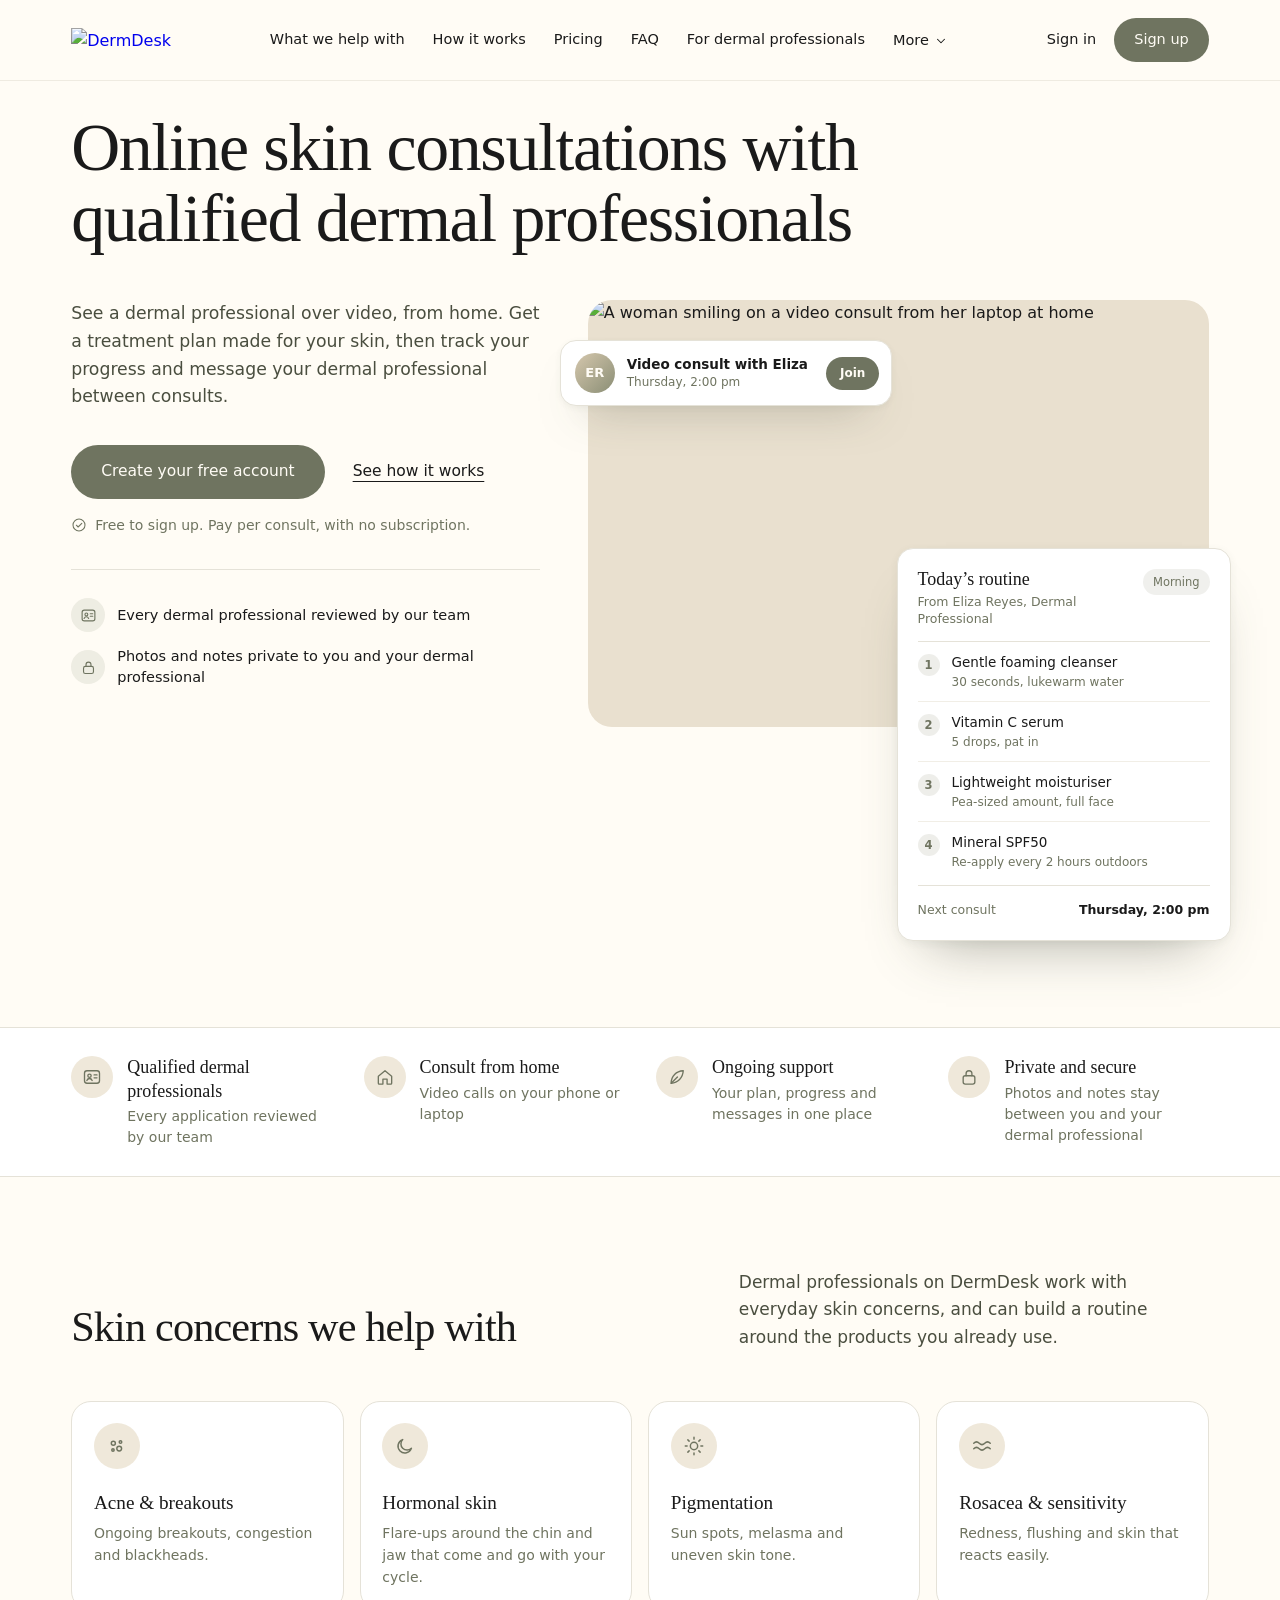
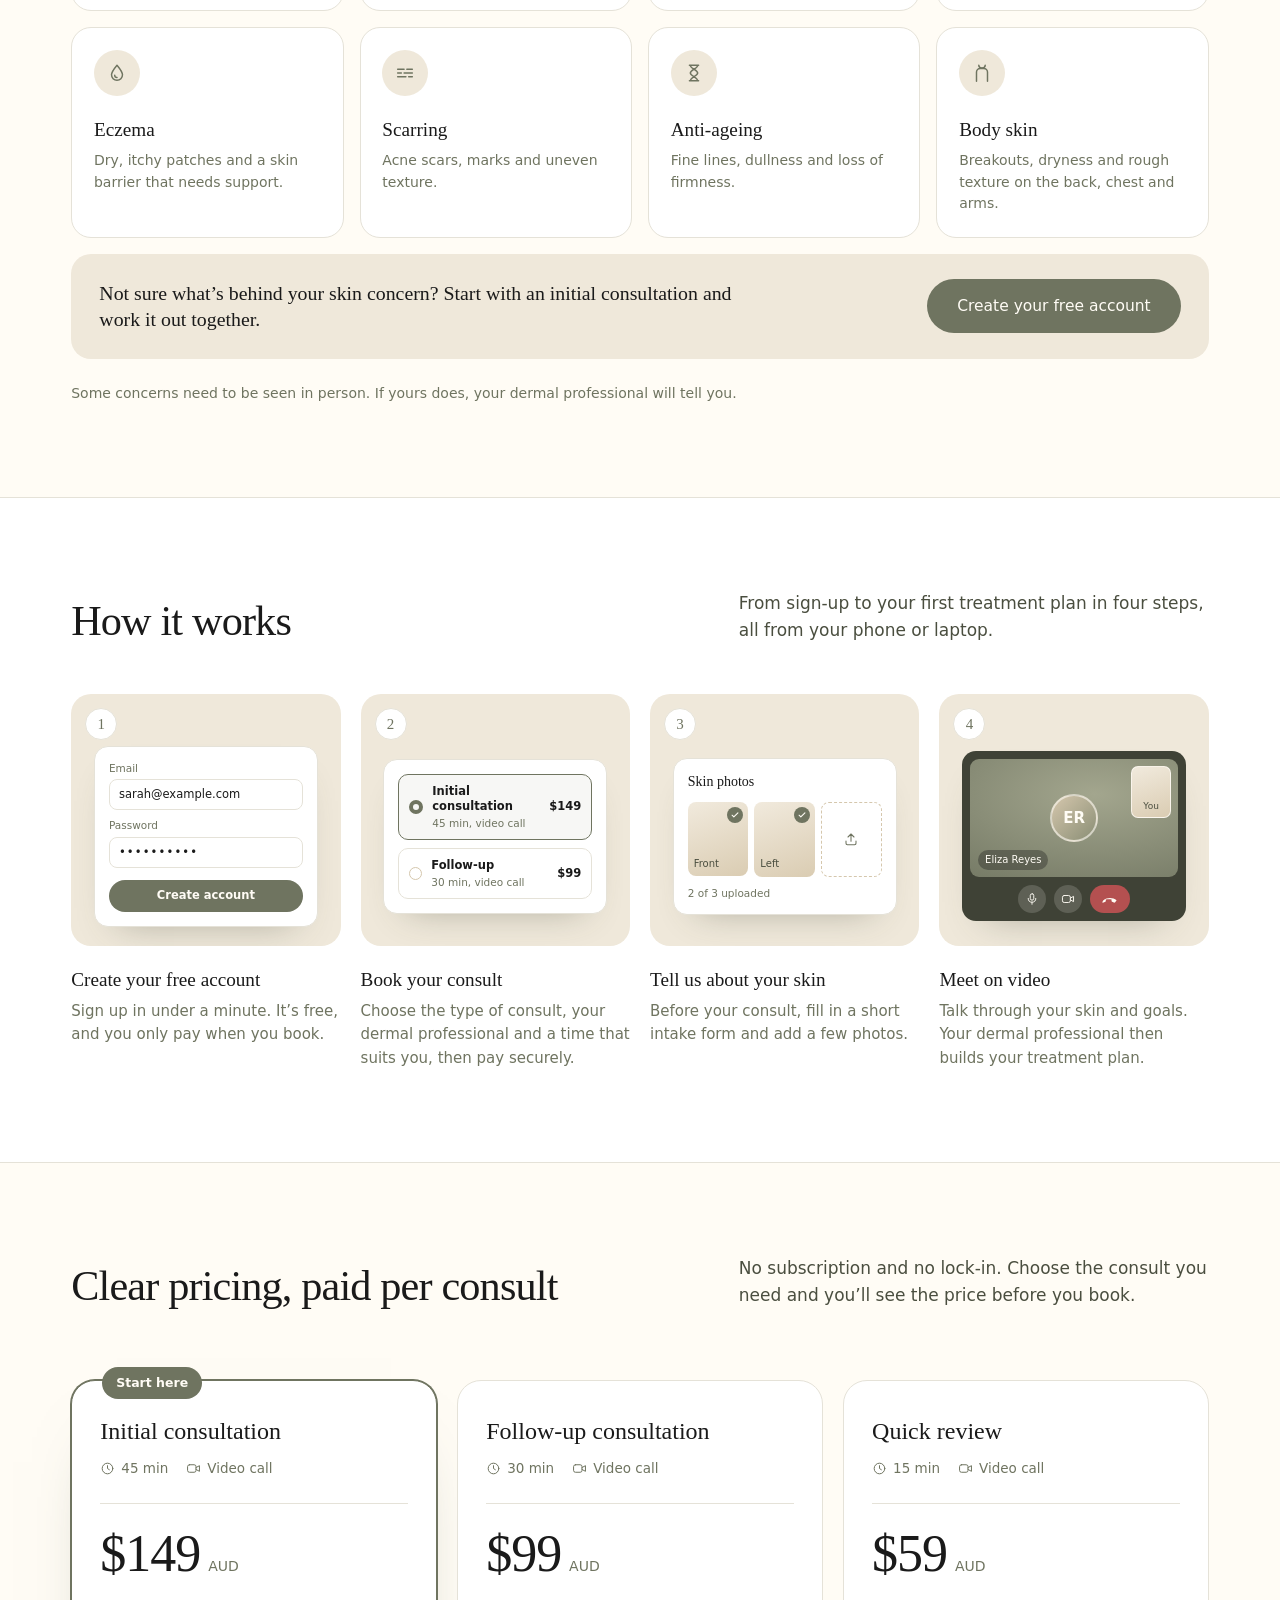
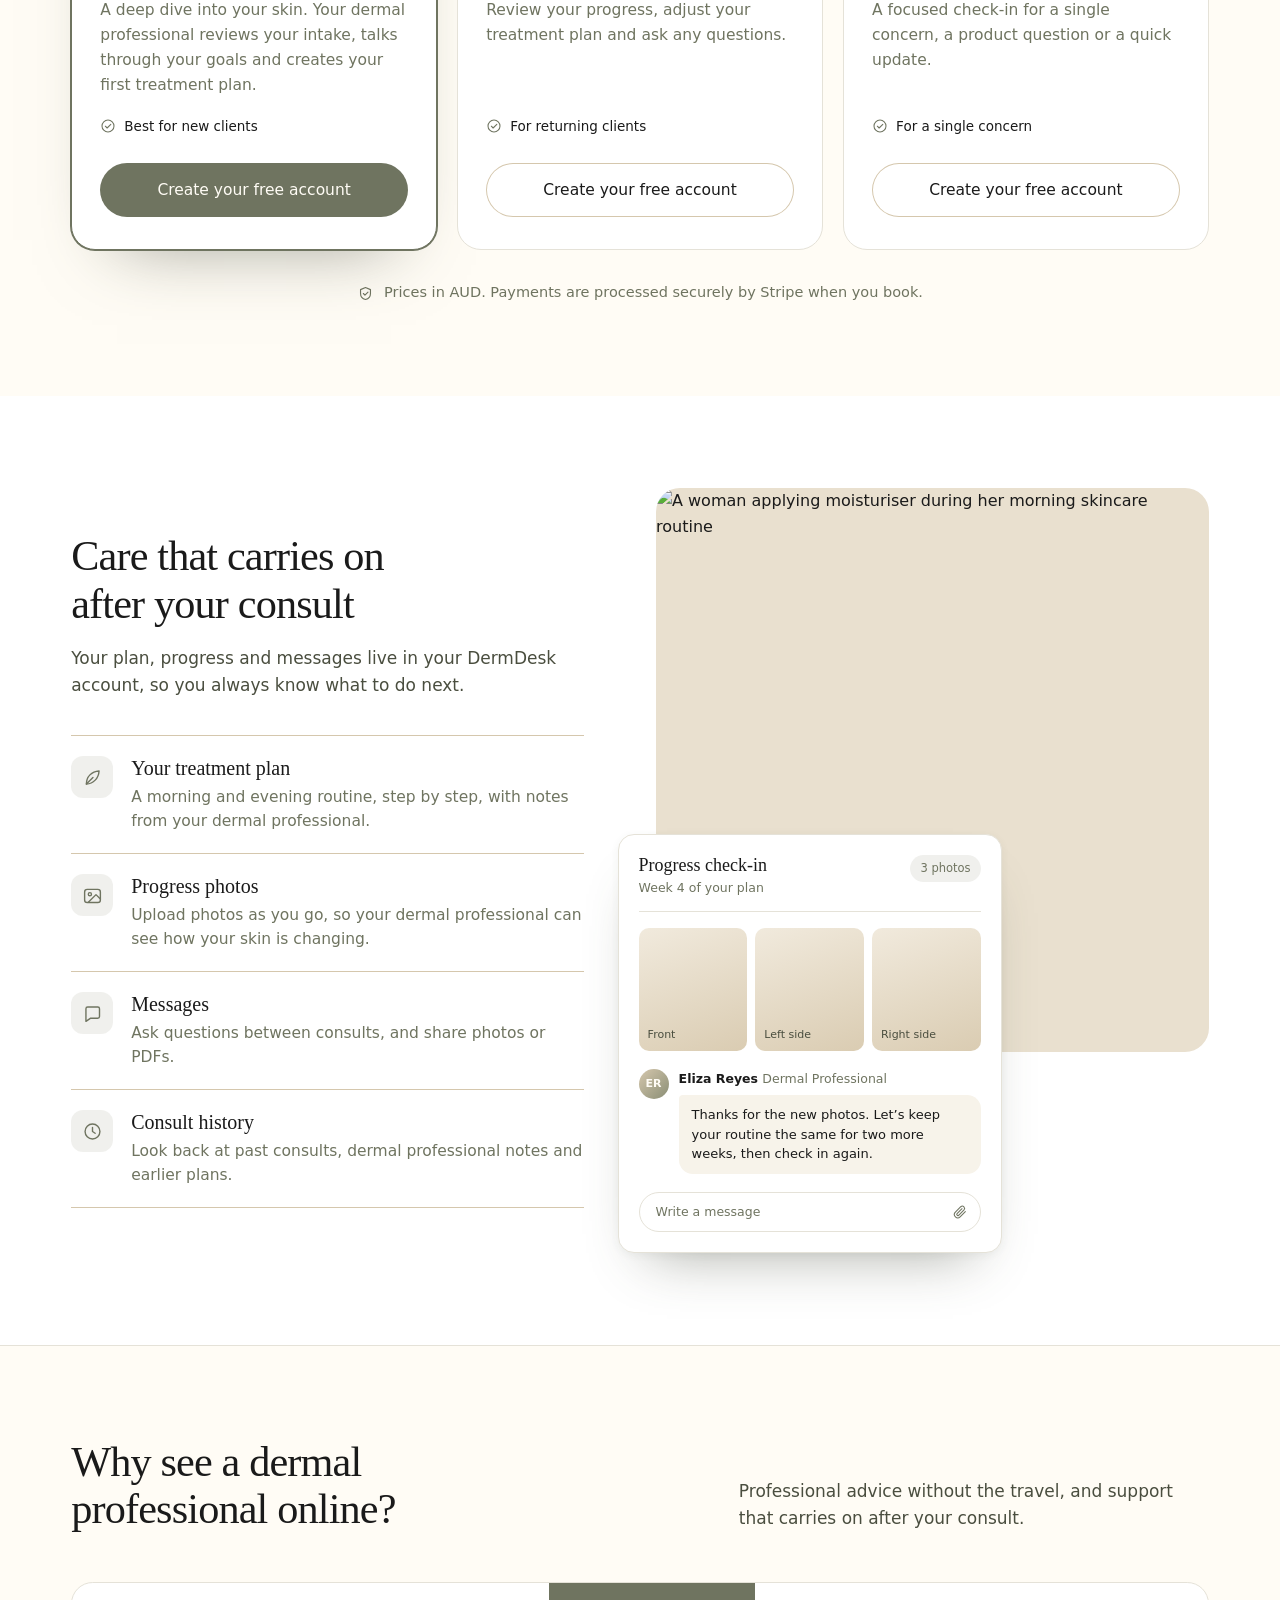
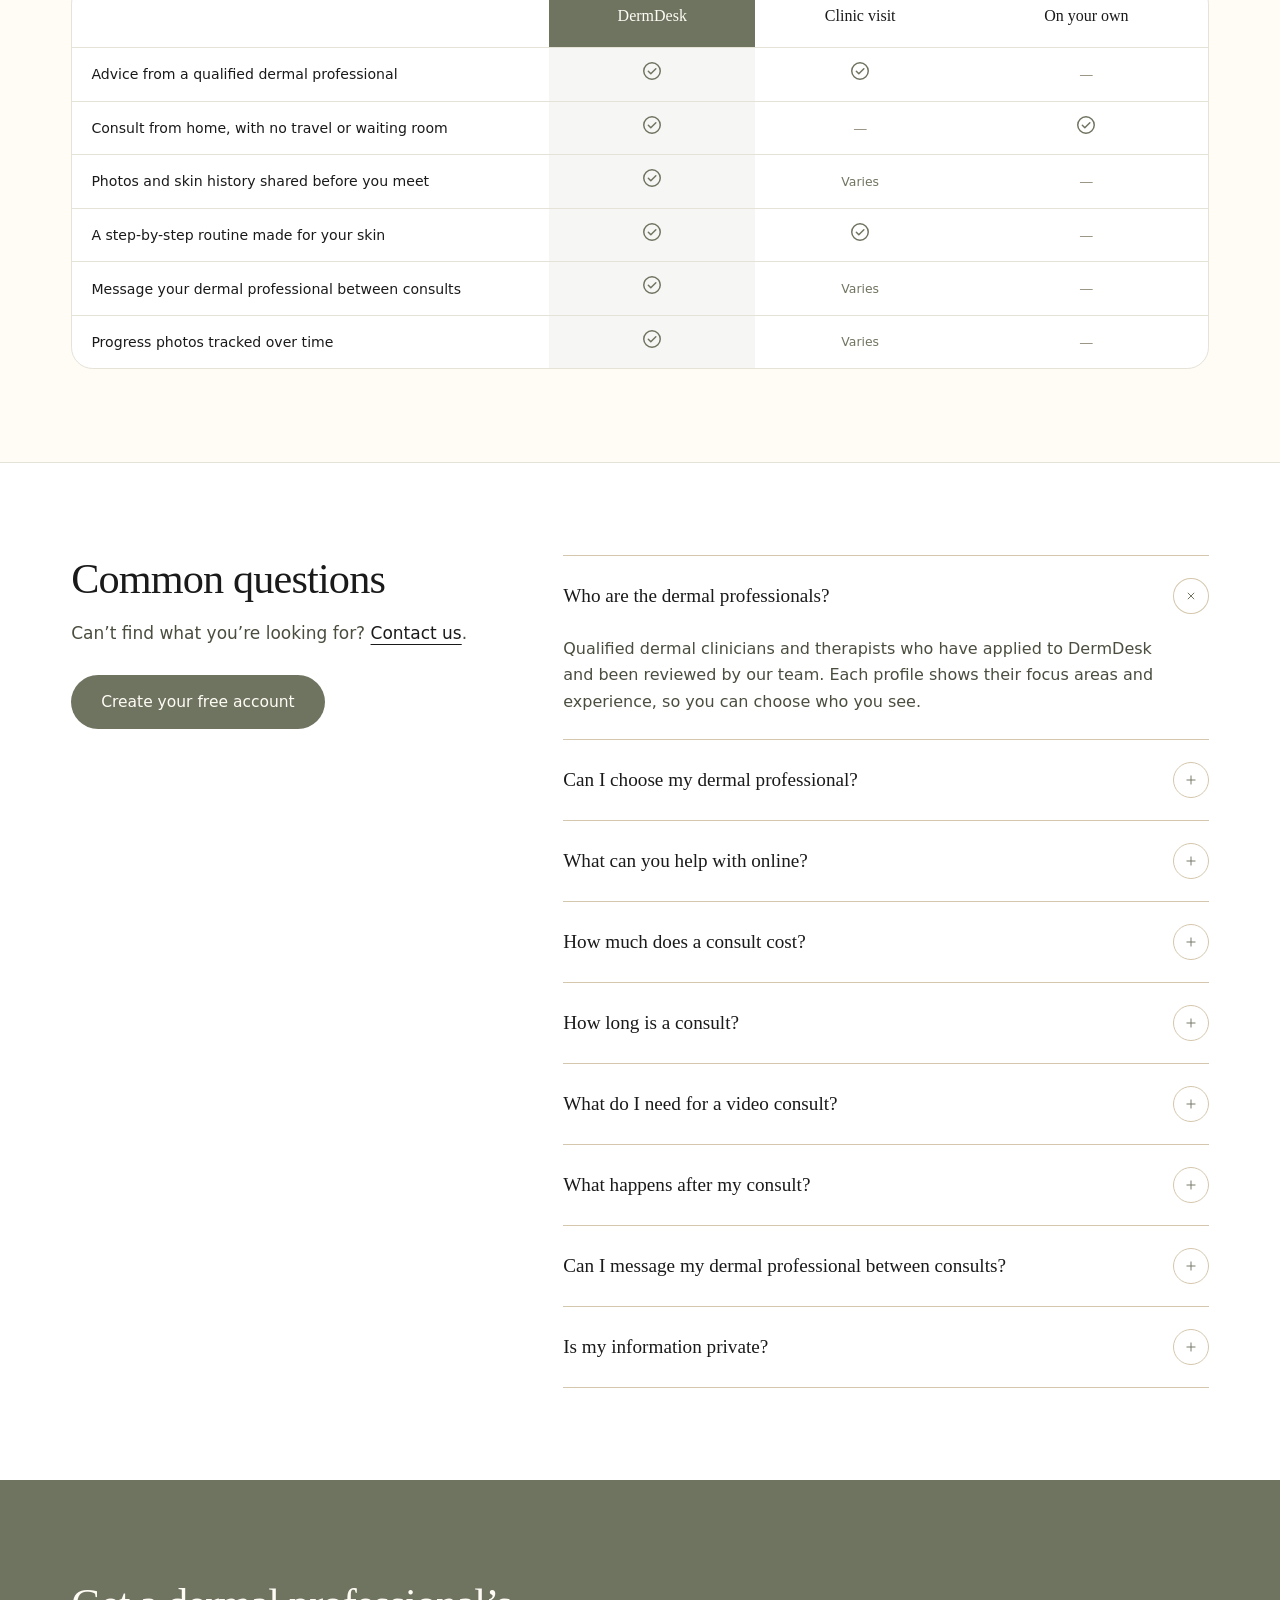
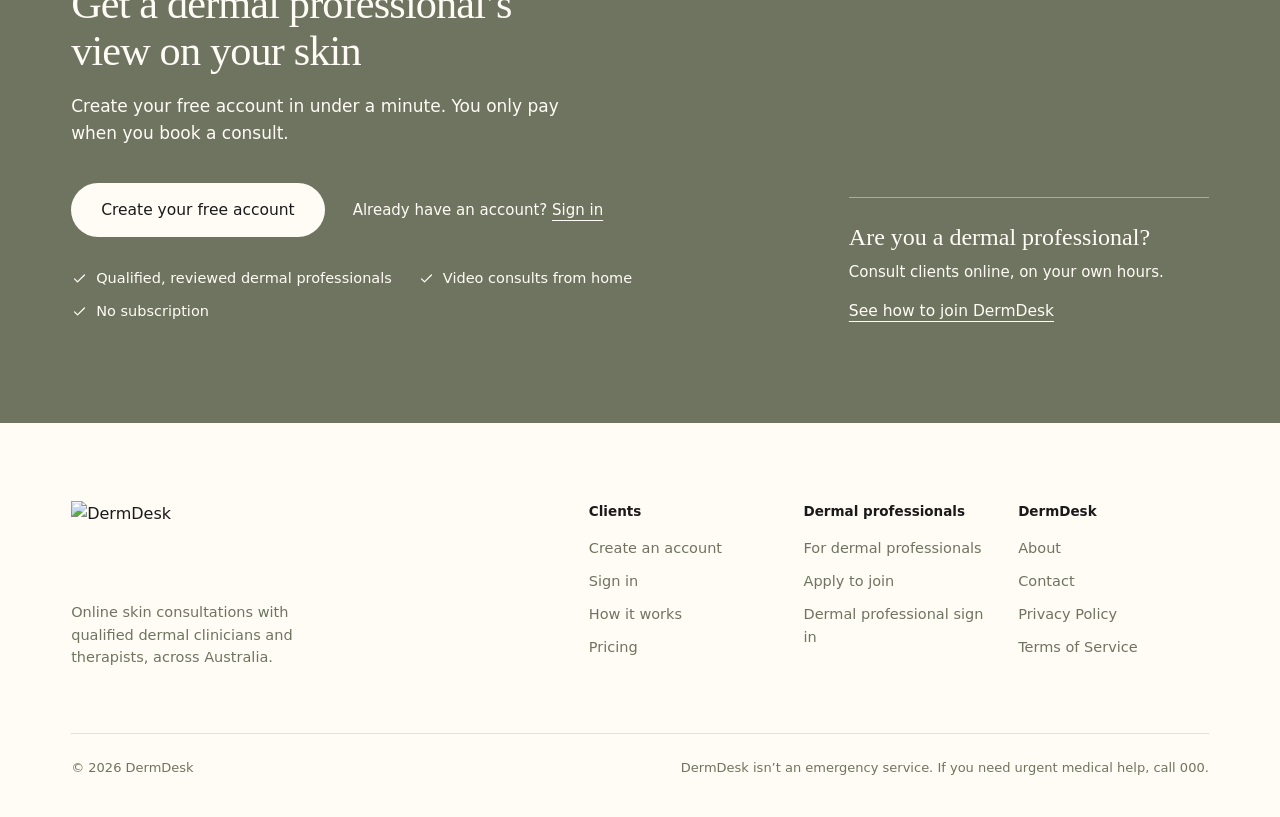
==== site/index.html @ 4ddb9a7c "Initial snapshot before filling in business details Co-Authored-By: Claude Opus 5.5 <noreply@anthrop" ====
<!DOCTYPE html>
<html lang="en-AU">
<head>
<meta charset="utf-8">
<meta name="viewport" content="width=device-width, initial-scale=1">
<title>DermDesk | Online skin consultations with dermal professionals</title>
<meta name="description" content="See a qualified dermal professional over video, from home. Get a treatment plan made for your skin, track your progress and message your dermal professional between consults.">
<meta property="og:title" content="DermDesk | Online skin consultations with dermal professionals">
<meta property="og:description" content="See a qualified dermal professional over video, from home. Get a treatment plan made for your skin, track your progress and message your dermal professional between consults.">
<meta property="og:type" content="website">
<meta name="theme-color" content="#FFFCF5">
<link rel="icon" type="image/svg+xml" href="/assets/mark-sage.svg">
<link rel="preload" href="/assets/fonts/fraunces-latin.woff2" as="font" type="font/woff2" crossorigin>
<link rel="preload" href="/assets/fonts/inter-latin.woff2" as="font" type="font/woff2" crossorigin>
<style>
@font-face {
  font-family: 'Fraunces';
  font-style: normal;
  font-weight: 400 600;
  font-display: swap;
  src: url("/assets/fonts/fraunces-latin.woff2") format('woff2');
  unicode-range: U+0000-00FF, U+0131, U+0152-0153, U+02BB-02BC, U+02C6, U+02DA, U+02DC, U+0304, U+0308, U+0329, U+2000-206F, U+20AC, U+2122, U+2191, U+2193, U+2212, U+2215, U+FEFF, U+FFFD;
}
@font-face {
  font-family: 'Inter';
  font-style: normal;
  font-weight: 400;
  font-display: swap;
  src: url("/assets/fonts/inter-latin.woff2") format('woff2');
  unicode-range: U+0000-00FF, U+0131, U+0152-0153, U+02BB-02BC, U+02C6, U+02DA, U+02DC, U+0304, U+0308, U+0329, U+2000-206F, U+20AC, U+2122, U+2191, U+2193, U+2212, U+2215, U+FEFF, U+FFFD;
}
@font-face {
  font-family: 'Inter';
  font-style: normal;
  font-weight: 500;
  font-display: swap;
  src: url("/assets/fonts/inter-latin.woff2") format('woff2');
  unicode-range: U+0000-00FF, U+0131, U+0152-0153, U+02BB-02BC, U+02C6, U+02DA, U+02DC, U+0304, U+0308, U+0329, U+2000-206F, U+20AC, U+2122, U+2191, U+2193, U+2212, U+2215, U+FEFF, U+FFFD;
}
@font-face {
  font-family: 'Inter';
  font-style: normal;
  font-weight: 600;
  font-display: swap;
  src: url("/assets/fonts/inter-latin.woff2") format('woff2');
  unicode-range: U+0000-00FF, U+0131, U+0152-0153, U+02BB-02BC, U+02C6, U+02DA, U+02DC, U+0304, U+0308, U+0329, U+2000-206F, U+20AC, U+2122, U+2191, U+2193, U+2212, U+2215, U+FEFF, U+FFFD;
}
body{margin:0;background:#FFFCF5}
.dd-navfull,.dd-navcompact,.dd-menu-closed,.dd-wide{display:contents}
.dd-more,.dd-menu-open{display:none}
.dd-more.is-open,[data-menu="open"] .dd-menu-open{display:contents}
[data-menu="open"] .dd-menu-closed{display:none}
@media (max-width:1179.98px){.dd-navfull{display:none}}
@media (min-width:1180px){.dd-navcompact,.dd-menu-open,[data-menu="open"] .dd-menu-open{display:none}}
@media (max-width:899.98px){.dd-wide{display:none}}
html{scroll-behavior:smooth;scroll-padding-top:88px}
details>summary::-webkit-details-marker{display:none}
details>summary>span:last-child{transition:transform .2s ease}
details[open]>summary>span:last-child{transform:rotate(45deg)}
</style>
</head>
<body>
<div style="container-type: inline-size; background: #FFFCF5; color: #1a1a1a; font-family: 'Inter', system-ui, -apple-system, 'Segoe UI', sans-serif; font-size: 16px; line-height: 1.6; overflow-x: hidden; -webkit-font-smoothing: antialiased;">

<div style="display: contents;">
<header style="position: sticky; top: 0; z-index: 20; background: #FFFCF5; border-bottom: 1px solid #efebe1;">
  <div style="max-width: 1240px; margin: 0 auto; padding: 18px clamp(20px, 4cqw, 56px); box-sizing: border-box; display: flex; align-items: center; gap: clamp(12px, 2.25cqw, 32px);">
    <a href="/" aria-label="DermDesk home" style="display: inline-flex; flex: none; text-decoration: none;"><img src="/assets/logo-sage.svg" alt="DermDesk" style="display: block; height: clamp(22px, 1.8cqw, 26px); width: auto;"></a>
    <div class="dd-navfull">
      <nav aria-label="Main" style="display: flex; align-items: center; gap: 28px; margin-left: auto;">
        <a href="#concerns" style="font-size: 14.5px; font-weight: 500; color: #1a1a1a; text-decoration: none;">What we help with</a>
        <a href="#how-it-works" style="font-size: 14.5px; font-weight: 500; color: #1a1a1a; text-decoration: none;">How it works</a>
        <a href="#pricing" style="font-size: 14.5px; font-weight: 500; color: #1a1a1a; text-decoration: none;">Pricing</a>
        <a href="#faq" style="font-size: 14.5px; font-weight: 500; color: #1a1a1a; text-decoration: none;">FAQ</a>
        <a href="/clinicians" style="font-size: 14.5px; font-weight: 500; color: #1a1a1a; text-decoration: none;">For dermal professionals</a>
        <div style="position: relative;">
          <button type="button" aria-expanded="false" aria-controls="more-menu" data-dd="toggle-more" style="display: inline-flex; align-items: center; gap: 5px; margin: 0; padding: 0; border: 0; background: none; font-family: inherit; font-size: 14.5px; font-weight: 500; line-height: 1.6; color: #1a1a1a; cursor: pointer;">More<svg width="14" height="14" viewBox="0 0 24 24" fill="none" stroke="currentColor" stroke-width="1.8" stroke-linecap="round" stroke-linejoin="round" aria-hidden="true"><path d="M6 9l6 6 6-6"></path></svg></button>
          <div class="dd-more">
            <div id="more-menu" style="position: absolute; top: calc(100% + 22px); right: -14px; z-index: 30; min-width: 216px; box-sizing: border-box; padding: 8px; background: #FFFFFF; border: 1px solid #e5e2d8; border-radius: 14px; box-shadow: 0 24px 44px -26px rgba(74,78,63,0.55), 0 2px 6px rgba(74,78,63,0.06);">
              <a href="/about" style="display: flex; align-items: center; min-height: 42px; padding: 0 12px; border-radius: 8px; font-size: 14.5px; color: #1a1a1a; text-decoration: none;">About</a>
              <a href="/contact" style="display: flex; align-items: center; min-height: 42px; padding: 0 12px; border-radius: 8px; font-size: 14.5px; color: #1a1a1a; text-decoration: none;">Contact</a>
              <a href="/privacy" style="display: flex; align-items: center; min-height: 42px; padding: 0 12px; border-radius: 8px; font-size: 14.5px; color: #1a1a1a; text-decoration: none;">Privacy Policy</a>
              <a href="/terms" style="display: flex; align-items: center; min-height: 42px; padding: 0 12px; border-radius: 8px; font-size: 14.5px; color: #1a1a1a; text-decoration: none;">Terms of Service</a>
            </div>
          </div>
        </div>
      </nav>
      <div style="display: flex; align-items: center; gap: 18px; margin-left: auto; flex: none;">
        <a href="https://app.dermdesk.com.au/login" style="font-size: 14.5px; font-weight: 500; color: #1a1a1a; text-decoration: none;">Sign in</a>
        <a href="https://app.dermdesk.com.au/signup" style="display: inline-flex; align-items: center; height: 44px; padding: 0 20px; border-radius: 999px; background: #6f7460; color: #FFFCF5; font-size: 14.5px; font-weight: 500; text-decoration: none; white-space: nowrap; box-sizing: border-box;">Sign up</a>
      </div>
    </div>
    <div class="dd-navcompact">
      <div style="display: flex; align-items: center; gap: 8px; margin-left: auto; flex: none;">
        <a href="https://app.dermdesk.com.au/signup" style="display: inline-flex; align-items: center; height: 44px; padding: 0 16px; border-radius: 999px; background: #6f7460; color: #FFFCF5; font-size: 14px; font-weight: 500; text-decoration: none; white-space: nowrap; box-sizing: border-box;">Sign up</a>
        <button type="button" aria-label="Open menu" aria-expanded="false" aria-controls="site-menu" data-dd="toggle-menu" style="width: 44px; height: 44px; flex: none; margin: 0; padding: 0; box-sizing: border-box; border-radius: 999px; border: 1px solid #e5e2d8; background: #FFFFFF; color: #1a1a1a; display: flex; align-items: center; justify-content: center; cursor: pointer;">
          <div class="dd-menu-open"><svg width="20" height="20" viewBox="0 0 24 24" fill="none" stroke="currentColor" stroke-width="1.7" stroke-linecap="round" aria-hidden="true"><path d="M6 6l12 12M18 6L6 18"></path></svg></div>
          <div class="dd-menu-closed"><svg width="20" height="20" viewBox="0 0 24 24" fill="none" stroke="currentColor" stroke-width="1.7" stroke-linecap="round" aria-hidden="true"><path d="M4 7h16M4 12h16M4 17h16"></path></svg></div>
        </button>
      </div>
    </div>
  </div>
  <div class="dd-menu-open">
    <div id="site-menu" style="position: absolute; top: 100%; left: 0; right: 0; z-index: 30; box-sizing: border-box; padding: 4px 20px 24px; background: #FFFCF5; border-bottom: 1px solid #efebe1; box-shadow: 0 30px 44px -30px rgba(26,26,26,0.4);">
      <nav aria-label="Menu">
        <ul style="list-style: none; margin: 0; padding: 0;">
          <li style="border-bottom: 1px solid #efebe1;"><a href="#concerns" data-dd="close-menu" style="display: flex; align-items: center; justify-content: space-between; gap: 12px; min-height: 56px; font-family: 'Fraunces', Georgia, serif; font-size: 21px; line-height: 1.2; color: #1a1a1a; text-decoration: none;">What we help with<svg width="18" height="18" viewBox="0 0 24 24" fill="none" stroke="#6f7460" stroke-width="1.7" stroke-linecap="round" stroke-linejoin="round" aria-hidden="true" style="flex: none;"><path d="M9 6l6 6-6 6"></path></svg></a></li>
          <li style="border-bottom: 1px solid #efebe1;"><a href="#how-it-works" data-dd="close-menu" style="display: flex; align-items: center; justify-content: space-between; gap: 12px; min-height: 56px; font-family: 'Fraunces', Georgia, serif; font-size: 21px; line-height: 1.2; color: #1a1a1a; text-decoration: none;">How it works<svg width="18" height="18" viewBox="0 0 24 24" fill="none" stroke="#6f7460" stroke-width="1.7" stroke-linecap="round" stroke-linejoin="round" aria-hidden="true" style="flex: none;"><path d="M9 6l6 6-6 6"></path></svg></a></li>
          <li style="border-bottom: 1px solid #efebe1;"><a href="#pricing" data-dd="close-menu" style="display: flex; align-items: center; justify-content: space-between; gap: 12px; min-height: 56px; font-family: 'Fraunces', Georgia, serif; font-size: 21px; line-height: 1.2; color: #1a1a1a; text-decoration: none;">Pricing<svg width="18" height="18" viewBox="0 0 24 24" fill="none" stroke="#6f7460" stroke-width="1.7" stroke-linecap="round" stroke-linejoin="round" aria-hidden="true" style="flex: none;"><path d="M9 6l6 6-6 6"></path></svg></a></li>
          <li style="border-bottom: 1px solid #efebe1;"><a href="#faq" data-dd="close-menu" style="display: flex; align-items: center; justify-content: space-between; gap: 12px; min-height: 56px; font-family: 'Fraunces', Georgia, serif; font-size: 21px; line-height: 1.2; color: #1a1a1a; text-decoration: none;">FAQ<svg width="18" height="18" viewBox="0 0 24 24" fill="none" stroke="#6f7460" stroke-width="1.7" stroke-linecap="round" stroke-linejoin="round" aria-hidden="true" style="flex: none;"><path d="M9 6l6 6-6 6"></path></svg></a></li>
          <li style="border-bottom: 1px solid #efebe1;"><a href="/clinicians" style="display: flex; align-items: center; justify-content: space-between; gap: 12px; min-height: 56px; font-family: 'Fraunces', Georgia, serif; font-size: 21px; line-height: 1.2; color: #1a1a1a; text-decoration: none;">For dermal professionals<svg width="18" height="18" viewBox="0 0 24 24" fill="none" stroke="#6f7460" stroke-width="1.7" stroke-linecap="round" stroke-linejoin="round" aria-hidden="true" style="flex: none;"><path d="M9 6l6 6-6 6"></path></svg></a></li>
        </ul>
        <p style="margin: 22px 0 4px; font-size: 13px; font-weight: 500; color: #6f7460;">More</p>
        <ul style="list-style: none; margin: 0; padding: 0; display: grid; grid-template-columns: repeat(2, minmax(0, 1fr)); column-gap: 16px;">
          <li><a href="/about" style="display: flex; align-items: center; min-height: 44px; font-size: 15.5px; color: #1a1a1a; text-decoration: none;">About</a></li>
          <li><a href="/contact" style="display: flex; align-items: center; min-height: 44px; font-size: 15.5px; color: #1a1a1a; text-decoration: none;">Contact</a></li>
          <li><a href="/privacy" style="display: flex; align-items: center; min-height: 44px; font-size: 15.5px; color: #1a1a1a; text-decoration: none;">Privacy Policy</a></li>
          <li><a href="/terms" style="display: flex; align-items: center; min-height: 44px; font-size: 15.5px; color: #1a1a1a; text-decoration: none;">Terms of Service</a></li>
        </ul>
      </nav>
      <div style="display: grid; grid-template-columns: repeat(2, minmax(0, 1fr)); gap: 10px; margin-top: 18px;">
        <a href="https://app.dermdesk.com.au/login" style="display: flex; align-items: center; justify-content: center; height: 48px; box-sizing: border-box; border-radius: 999px; border: 1px solid #d9d4c7; background: #FFFFFF; color: #1a1a1a; font-size: 15px; font-weight: 500; text-decoration: none;">Sign in</a>
        <a href="https://app.dermdesk.com.au/signup" style="display: flex; align-items: center; justify-content: center; height: 48px; box-sizing: border-box; border-radius: 999px; background: #6f7460; color: #FFFCF5; font-size: 15px; font-weight: 500; text-decoration: none;">Sign up</a>
      </div>
    </div>
  </div>
</header>

<section aria-labelledby="hero-title" style="padding: clamp(20px, 2.4cqw, 36px) 0 clamp(64px, 6.7cqw, 96px);">
  <div style="max-width: 1240px; margin: 0 auto; padding: 0 clamp(20px, 4cqw, 56px); box-sizing: border-box;">
    <h1 id="hero-title" style="margin: 0; max-width: 13.5em; font-family: 'Fraunces', Georgia, serif; font-weight: 400; font-size: clamp(42px, 5.3cqw, 76px); line-height: 1.05; letter-spacing: -0.02em; text-wrap: balance;">Online skin consultations with qualified dermal professionals</h1>
    <div style="display: flex; flex-wrap: wrap; align-items: flex-start; gap: 40px 48px; margin-top: clamp(28px, 3.6cqw, 52px);">
      <div style="flex: 1 1 360px; max-width: 470px;">
        <p style="margin: 0; font-size: clamp(17px, 1.35cqw, 19px); line-height: 1.6; color: #4a4e3f;">See a dermal professional over video, from home. Get a treatment plan made for your skin, then track your progress and message your dermal professional between consults.</p>
        <div style="display: flex; flex-wrap: wrap; align-items: center; gap: 18px 28px; margin-top: 34px;">
          <a href="https://app.dermdesk.com.au/signup" style="display: inline-flex; align-items: center; justify-content: center; height: 54px; padding: 0 30px; border-radius: 999px; background: #6f7460; color: #FFFCF5; font-size: 15.5px; font-weight: 500; text-decoration: none; white-space: nowrap; box-sizing: border-box;">Create your free account</a>
          <a href="#how-it-works" style="font-size: 15.5px; font-weight: 500; color: #1a1a1a; text-decoration: underline; text-decoration-thickness: 1px; text-underline-offset: 5px;">See how it works</a>
        </div>
        <p style="margin: 16px 0 0; display: flex; align-items: center; gap: 8px; font-size: 14px; line-height: 1.45; color: #6f7460;"><svg width="16" height="16" viewBox="0 0 24 24" fill="none" stroke="currentColor" stroke-width="1.6" stroke-linecap="round" stroke-linejoin="round" aria-hidden="true" style="flex: none;"><circle cx="12" cy="12" r="9"></circle><path d="M8 12.3l2.7 2.7 5.5-5.5"></path></svg>Free to sign up. Pay per consult, with no subscription.</p>
        <ul style="list-style: none; margin: 34px 0 0; padding: 28px 0 0; border-top: 1px solid #e5e2d8; display: flex; flex-direction: column; gap: 14px;">
          <li style="display: flex; align-items: center; gap: 12px; font-size: 14.5px; line-height: 1.45;"><span style="width: 34px; height: 34px; flex: none; border-radius: 50%; background: rgba(138,142,117,0.14); color: #6f7460; display: flex; align-items: center; justify-content: center;"><svg width="17" height="17" viewBox="0 0 24 24" fill="none" stroke="currentColor" stroke-width="1.6" stroke-linecap="round" stroke-linejoin="round" aria-hidden="true"><rect x="3" y="4.5" width="18" height="15" rx="3"></rect><circle cx="9" cy="10.5" r="2"></circle><path d="M5.8 16.2c.7-1.6 1.9-2.4 3.2-2.4s2.5.8 3.2 2.4M14.5 9.5h3.5M14.5 13h3.5"></path></svg></span>Every dermal professional reviewed by our team</li>
          <li style="display: flex; align-items: center; gap: 12px; font-size: 14.5px; line-height: 1.45;"><span style="width: 34px; height: 34px; flex: none; border-radius: 50%; background: rgba(138,142,117,0.14); color: #6f7460; display: flex; align-items: center; justify-content: center;"><svg width="17" height="17" viewBox="0 0 24 24" fill="none" stroke="currentColor" stroke-width="1.6" stroke-linecap="round" stroke-linejoin="round" aria-hidden="true"><rect x="5" y="10.5" width="14" height="10" rx="2.5"></rect><path d="M8.5 10.5V8a3.5 3.5 0 0 1 7 0v2.5"></path></svg></span>Photos and notes private to you and your dermal professional</li>
        </ul>
      </div>
      <div style="flex: 1.3 1 480px; min-width: 0; position: relative;">
        <img src="/assets/member-hero.jpg" alt="A woman smiling on a video consult from her laptop at home" style="display: block; width: 100%; height: auto; aspect-ratio: 16 / 11; object-fit: cover; border-radius: 24px; background: #E9E0CF;">
        <div class="dd-wide">
          <div style="position: absolute; top: 40px; left: -28px; z-index: 2; display: flex; align-items: center; gap: 12px; padding: 12px 12px 12px 14px; background: #FFFFFF; border: 1px solid #e5e2d8; border-radius: 16px; box-shadow: 0 24px 44px -26px rgba(74,78,63,0.55), 0 2px 6px rgba(74,78,63,0.06); color: #1a1a1a;">
            <span style="width: 40px; height: 40px; flex: none; border-radius: 50%; background: linear-gradient(135deg, #D5C7AD, #8A8E75); color: #FFFCF5; font-size: 13px; font-weight: 600; display: flex; align-items: center; justify-content: center;">ER</span>
            <div>
              <p style="margin: 0; font-size: 13.5px; font-weight: 600; line-height: 1.3;">Video consult with Eliza</p>
              <p style="margin: 1px 0 0; font-size: 12px; line-height: 1.35; color: #6f7460;">Thursday, 2:00 pm</p>
            </div>
            <span style="margin-left: 6px; padding: 7px 14px; border-radius: 999px; background: #6f7460; color: #FFFCF5; font-size: 12px; font-weight: 600;">Join</span>
          </div>
        </div>
        <div role="img" aria-label="Preview of the DermDesk app: today's skincare routine from your dermal professional" style="position: relative; z-index: 2; box-sizing: border-box; width: min(334px, 100%); margin: clamp(-210px, -14cqw, -96px) clamp(-24px, -1.7cqw, 0px) 0 auto; padding: 20px; background: #FFFFFF; border: 1px solid #e5e2d8; border-radius: 16px; box-shadow: 0 30px 54px -30px rgba(74,78,63,0.48), 0 2px 8px rgba(74,78,63,0.06); color: #1a1a1a;">
          <div style="display: flex; justify-content: space-between; align-items: flex-start; gap: 12px; padding-bottom: 14px; border-bottom: 1px solid #e5e2d8;">
            <div>
              <p style="margin: 0; font-family: 'Fraunces', Georgia, serif; font-size: 18px; font-weight: 500; line-height: 1.2;">Today’s routine</p>
              <p style="margin: 3px 0 0; font-size: 12.5px; line-height: 1.35; color: #6f7460;">From Eliza Reyes, Dermal Professional</p>
            </div>
            <span style="padding: 4px 10px; border-radius: 999px; background: rgba(138,142,117,0.13); color: #6f7460; font-size: 11.5px; font-weight: 500; white-space: nowrap;">Morning</span>
          </div>
          <ol style="list-style: none; margin: 0; padding: 0;">
            <li style="display: flex; gap: 12px; padding: 11px 0; border-bottom: 1px solid #f1eee6;"><span style="width: 22px; height: 22px; flex: none; margin-top: 1px; border-radius: 50%; background: rgba(138,142,117,0.15); color: #6f7460; font-size: 11.5px; font-weight: 600; display: flex; align-items: center; justify-content: center;">1</span><div><p style="margin: 0; font-size: 13.5px; font-weight: 500; line-height: 1.35;">Gentle foaming cleanser</p><p style="margin: 2px 0 0; font-size: 12px; line-height: 1.4; color: #6f7460;">30 seconds, lukewarm water</p></div></li>
            <li style="display: flex; gap: 12px; padding: 11px 0; border-bottom: 1px solid #f1eee6;"><span style="width: 22px; height: 22px; flex: none; margin-top: 1px; border-radius: 50%; background: rgba(138,142,117,0.15); color: #6f7460; font-size: 11.5px; font-weight: 600; display: flex; align-items: center; justify-content: center;">2</span><div><p style="margin: 0; font-size: 13.5px; font-weight: 500; line-height: 1.35;">Vitamin C serum</p><p style="margin: 2px 0 0; font-size: 12px; line-height: 1.4; color: #6f7460;">5 drops, pat in</p></div></li>
            <li style="display: flex; gap: 12px; padding: 11px 0; border-bottom: 1px solid #f1eee6;"><span style="width: 22px; height: 22px; flex: none; margin-top: 1px; border-radius: 50%; background: rgba(138,142,117,0.15); color: #6f7460; font-size: 11.5px; font-weight: 600; display: flex; align-items: center; justify-content: center;">3</span><div><p style="margin: 0; font-size: 13.5px; font-weight: 500; line-height: 1.35;">Lightweight moisturiser</p><p style="margin: 2px 0 0; font-size: 12px; line-height: 1.4; color: #6f7460;">Pea-sized amount, full face</p></div></li>
            <li style="display: flex; gap: 12px; padding: 11px 0;"><span style="width: 22px; height: 22px; flex: none; margin-top: 1px; border-radius: 50%; background: rgba(138,142,117,0.15); color: #6f7460; font-size: 11.5px; font-weight: 600; display: flex; align-items: center; justify-content: center;">4</span><div><p style="margin: 0; font-size: 13.5px; font-weight: 500; line-height: 1.35;">Mineral SPF50</p><p style="margin: 2px 0 0; font-size: 12px; line-height: 1.4; color: #6f7460;">Re-apply every 2 hours outdoors</p></div></li>
          </ol>
          <div style="display: flex; justify-content: space-between; align-items: center; gap: 12px; margin-top: 4px; padding-top: 14px; border-top: 1px solid #e5e2d8; font-size: 12.5px; color: #6f7460;"><span>Next consult</span><strong style="color: #1a1a1a; font-weight: 600;">Thursday, 2:00 pm</strong></div>
        </div>
      </div>
    </div>
  </div>
</section>

<section aria-label="Why DermDesk" style="background: #FFFFFF; border-top: 1px solid #e5e2d8; border-bottom: 1px solid #e5e2d8;">
  <div style="max-width: 1240px; margin: 0 auto; padding: 0 clamp(20px, 4cqw, 56px); box-sizing: border-box;">
    <ul style="list-style: none; margin: 0; padding: 28px 0; display: flex; flex-wrap: wrap; gap: 22px 32px;">
      <li style="flex: 1 1 220px; display: flex; align-items: flex-start; gap: 14px;"><span style="width: 42px; height: 42px; flex: none; border-radius: 50%; background: #EFE8DA; color: #6f7460; display: flex; align-items: center; justify-content: center;"><svg width="20" height="20" viewBox="0 0 24 24" fill="none" stroke="currentColor" stroke-width="1.6" stroke-linecap="round" stroke-linejoin="round" aria-hidden="true"><rect x="3" y="4.5" width="18" height="15" rx="3"></rect><circle cx="9" cy="10.5" r="2"></circle><path d="M5.8 16.2c.7-1.6 1.9-2.4 3.2-2.4s2.5.8 3.2 2.4M14.5 9.5h3.5M14.5 13h3.5"></path></svg></span><div><p style="margin: 0; font-family: 'Fraunces', Georgia, serif; font-size: 18px; font-weight: 500; line-height: 1.3;">Qualified dermal professionals</p><p style="margin: 3px 0 0; font-size: 14px; line-height: 1.5; color: #6f7460;">Every application reviewed by our team</p></div></li>
      <li style="flex: 1 1 220px; display: flex; align-items: flex-start; gap: 14px;"><span style="width: 42px; height: 42px; flex: none; border-radius: 50%; background: #EFE8DA; color: #6f7460; display: flex; align-items: center; justify-content: center;"><svg width="20" height="20" viewBox="0 0 24 24" fill="none" stroke="currentColor" stroke-width="1.6" stroke-linecap="round" stroke-linejoin="round" aria-hidden="true"><path d="M4 11l8-6.5 8 6.5v8.5a1 1 0 0 1-1 1h-4.5v-6h-5v6H5a1 1 0 0 1-1-1z"></path></svg></span><div><p style="margin: 0; font-family: 'Fraunces', Georgia, serif; font-size: 18px; font-weight: 500; line-height: 1.3;">Consult from home</p><p style="margin: 3px 0 0; font-size: 14px; line-height: 1.5; color: #6f7460;">Video calls on your phone or laptop</p></div></li>
      <li style="flex: 1 1 220px; display: flex; align-items: flex-start; gap: 14px;"><span style="width: 42px; height: 42px; flex: none; border-radius: 50%; background: #EFE8DA; color: #6f7460; display: flex; align-items: center; justify-content: center;"><svg width="20" height="20" viewBox="0 0 24 24" fill="none" stroke="currentColor" stroke-width="1.6" stroke-linecap="round" stroke-linejoin="round" aria-hidden="true"><path d="M5 19.5C5 11 11 5 19.5 4.5 19 13 13 19 5 19.5z"></path><path d="M5 19.5l7.5-7.5"></path></svg></span><div><p style="margin: 0; font-family: 'Fraunces', Georgia, serif; font-size: 18px; font-weight: 500; line-height: 1.3;">Ongoing support</p><p style="margin: 3px 0 0; font-size: 14px; line-height: 1.5; color: #6f7460;">Your plan, progress and messages in one place</p></div></li>
      <li style="flex: 1 1 220px; display: flex; align-items: flex-start; gap: 14px;"><span style="width: 42px; height: 42px; flex: none; border-radius: 50%; background: #EFE8DA; color: #6f7460; display: flex; align-items: center; justify-content: center;"><svg width="20" height="20" viewBox="0 0 24 24" fill="none" stroke="currentColor" stroke-width="1.6" stroke-linecap="round" stroke-linejoin="round" aria-hidden="true"><rect x="5" y="10.5" width="14" height="10" rx="2.5"></rect><path d="M8.5 10.5V8a3.5 3.5 0 0 1 7 0v2.5"></path></svg></span><div><p style="margin: 0; font-family: 'Fraunces', Georgia, serif; font-size: 18px; font-weight: 500; line-height: 1.3;">Private and secure</p><p style="margin: 3px 0 0; font-size: 14px; line-height: 1.5; color: #6f7460;">Photos and notes stay between you and your dermal professional</p></div></li>
    </ul>
  </div>
</section>

<section id="concerns" aria-labelledby="concerns-title" style="padding: clamp(56px, 7.2cqw, 104px) 0;">
  <div style="max-width: 1240px; margin: 0 auto; padding: 0 clamp(20px, 4cqw, 56px); box-sizing: border-box;">
    <div style="display: flex; flex-wrap: wrap; align-items: flex-end; justify-content: space-between; gap: 16px 48px;">
      <h2 id="concerns-title" style="margin: 0; flex: 1 1 420px; font-family: 'Fraunces', Georgia, serif; font-weight: 400; font-size: clamp(32px, 3.3cqw, 46px); line-height: 1.12; letter-spacing: -0.02em; text-wrap: balance;">Skin concerns we help with</h2>
      <p style="margin: 0; flex: 0 1 470px; font-size: clamp(17px, 1.25cqw, 18px); line-height: 1.6; color: #4a4e3f;">Dermal professionals on DermDesk work with everyday skin concerns, and can build a routine around the products you already use.</p>
    </div>
    <ul style="list-style: none; margin: clamp(36px, 3.9cqw, 56px) 0 0; padding: 0; display: grid; grid-template-columns: repeat(auto-fill, minmax(max(150px, calc(25% - 12px)), 1fr)); gap: 16px;">
      <li style="box-sizing: border-box; padding: clamp(18px, 1.7cqw, 24px); background: #FFFFFF; border: 1px solid #e5e2d8; border-radius: 20px;"><span style="width: 46px; height: 46px; border-radius: 50%; background: #EFE8DA; color: #6f7460; display: flex; align-items: center; justify-content: center;"><svg width="22" height="22" viewBox="0 0 24 24" fill="none" stroke="currentColor" stroke-width="1.6" stroke-linecap="round" stroke-linejoin="round" aria-hidden="true"><circle cx="8" cy="9" r="2.2"></circle><circle cx="15.8" cy="7.6" r="1.4"></circle><circle cx="14.4" cy="14.8" r="2.6"></circle><circle cx="7.6" cy="16.4" r="1.3"></circle></svg></span><h3 style="margin: 22px 0 0; font-family: 'Fraunces', Georgia, serif; font-weight: 500; font-size: clamp(18px, 1.5cqw, 21px); line-height: 1.25;">Acne &amp; breakouts</h3><p style="margin: 8px 0 0; font-size: clamp(14px, 1.05cqw, 15px); line-height: 1.55; color: #6f7460;">Ongoing breakouts, congestion and blackheads.</p></li>
      <li style="box-sizing: border-box; padding: clamp(18px, 1.7cqw, 24px); background: #FFFFFF; border: 1px solid #e5e2d8; border-radius: 20px;"><span style="width: 46px; height: 46px; border-radius: 50%; background: #EFE8DA; color: #6f7460; display: flex; align-items: center; justify-content: center;"><svg width="22" height="22" viewBox="0 0 24 24" fill="none" stroke="currentColor" stroke-width="1.6" stroke-linecap="round" stroke-linejoin="round" aria-hidden="true"><path d="M19 14.5A7.5 7.5 0 1 1 9.5 5a6 6 0 0 0 9.5 9.5z"></path></svg></span><h3 style="margin: 22px 0 0; font-family: 'Fraunces', Georgia, serif; font-weight: 500; font-size: clamp(18px, 1.5cqw, 21px); line-height: 1.25;">Hormonal skin</h3><p style="margin: 8px 0 0; font-size: clamp(14px, 1.05cqw, 15px); line-height: 1.55; color: #6f7460;">Flare-ups around the chin and jaw that come and go with your cycle.</p></li>
      <li style="box-sizing: border-box; padding: clamp(18px, 1.7cqw, 24px); background: #FFFFFF; border: 1px solid #e5e2d8; border-radius: 20px;"><span style="width: 46px; height: 46px; border-radius: 50%; background: #EFE8DA; color: #6f7460; display: flex; align-items: center; justify-content: center;"><svg width="22" height="22" viewBox="0 0 24 24" fill="none" stroke="currentColor" stroke-width="1.6" stroke-linecap="round" stroke-linejoin="round" aria-hidden="true"><circle cx="12" cy="12" r="4"></circle><path d="M12 2.5v2M12 19.5v2M2.5 12h2M19.5 12h2M5.3 5.3l1.4 1.4M17.3 17.3l1.4 1.4M5.3 18.7l1.4-1.4M17.3 6.7l1.4-1.4"></path></svg></span><h3 style="margin: 22px 0 0; font-family: 'Fraunces', Georgia, serif; font-weight: 500; font-size: clamp(18px, 1.5cqw, 21px); line-height: 1.25;">Pigmentation</h3><p style="margin: 8px 0 0; font-size: clamp(14px, 1.05cqw, 15px); line-height: 1.55; color: #6f7460;">Sun spots, melasma and uneven skin tone.</p></li>
      <li style="box-sizing: border-box; padding: clamp(18px, 1.7cqw, 24px); background: #FFFFFF; border: 1px solid #e5e2d8; border-radius: 20px;"><span style="width: 46px; height: 46px; border-radius: 50%; background: #EFE8DA; color: #6f7460; display: flex; align-items: center; justify-content: center;"><svg width="22" height="22" viewBox="0 0 24 24" fill="none" stroke="currentColor" stroke-width="1.6" stroke-linecap="round" stroke-linejoin="round" aria-hidden="true"><path d="M3 9c2-2 4-2 6 0s4 2 6 0 4-2 6 0M3 15c2-2 4-2 6 0s4 2 6 0 4-2 6 0"></path></svg></span><h3 style="margin: 22px 0 0; font-family: 'Fraunces', Georgia, serif; font-weight: 500; font-size: clamp(18px, 1.5cqw, 21px); line-height: 1.25;">Rosacea &amp; sensitivity</h3><p style="margin: 8px 0 0; font-size: clamp(14px, 1.05cqw, 15px); line-height: 1.55; color: #6f7460;">Redness, flushing and skin that reacts easily.</p></li>
      <li style="box-sizing: border-box; padding: clamp(18px, 1.7cqw, 24px); background: #FFFFFF; border: 1px solid #e5e2d8; border-radius: 20px;"><span style="width: 46px; height: 46px; border-radius: 50%; background: #EFE8DA; color: #6f7460; display: flex; align-items: center; justify-content: center;"><svg width="22" height="22" viewBox="0 0 24 24" fill="none" stroke="currentColor" stroke-width="1.6" stroke-linecap="round" stroke-linejoin="round" aria-hidden="true"><path d="M12 3.5c3.5 4.2 6 7.4 6 10.5a6 6 0 0 1-12 0c0-3.1 2.5-6.3 6-10.5z"></path><path d="M9.5 14.5a2.5 2.5 0 0 0 2.5 2.5"></path></svg></span><h3 style="margin: 22px 0 0; font-family: 'Fraunces', Georgia, serif; font-weight: 500; font-size: clamp(18px, 1.5cqw, 21px); line-height: 1.25;">Eczema</h3><p style="margin: 8px 0 0; font-size: clamp(14px, 1.05cqw, 15px); line-height: 1.55; color: #6f7460;">Dry, itchy patches and a skin barrier that needs support.</p></li>
      <li style="box-sizing: border-box; padding: clamp(18px, 1.7cqw, 24px); background: #FFFFFF; border: 1px solid #e5e2d8; border-radius: 20px;"><span style="width: 46px; height: 46px; border-radius: 50%; background: #EFE8DA; color: #6f7460; display: flex; align-items: center; justify-content: center;"><svg width="22" height="22" viewBox="0 0 24 24" fill="none" stroke="currentColor" stroke-width="1.6" stroke-linecap="round" stroke-linejoin="round" aria-hidden="true"><path d="M4 8h7M14 8h6M4 12h4M11 12h9M4 16h9M16 16h4"></path></svg></span><h3 style="margin: 22px 0 0; font-family: 'Fraunces', Georgia, serif; font-weight: 500; font-size: clamp(18px, 1.5cqw, 21px); line-height: 1.25;">Scarring</h3><p style="margin: 8px 0 0; font-size: clamp(14px, 1.05cqw, 15px); line-height: 1.55; color: #6f7460;">Acne scars, marks and uneven texture.</p></li>
      <li style="box-sizing: border-box; padding: clamp(18px, 1.7cqw, 24px); background: #FFFFFF; border: 1px solid #e5e2d8; border-radius: 20px;"><span style="width: 46px; height: 46px; border-radius: 50%; background: #EFE8DA; color: #6f7460; display: flex; align-items: center; justify-content: center;"><svg width="22" height="22" viewBox="0 0 24 24" fill="none" stroke="currentColor" stroke-width="1.6" stroke-linecap="round" stroke-linejoin="round" aria-hidden="true"><path d="M7 3.5h10M7 20.5h10M8 3.5c0 4 8 5 8 8.5s-8 4.5-8 8.5M16 3.5c0 4-8 5-8 8.5s8 4.5 8 8.5"></path></svg></span><h3 style="margin: 22px 0 0; font-family: 'Fraunces', Georgia, serif; font-weight: 500; font-size: clamp(18px, 1.5cqw, 21px); line-height: 1.25;">Anti-ageing</h3><p style="margin: 8px 0 0; font-size: clamp(14px, 1.05cqw, 15px); line-height: 1.55; color: #6f7460;">Fine lines, dullness and loss of firmness.</p></li>
      <li style="box-sizing: border-box; padding: clamp(18px, 1.7cqw, 24px); background: #FFFFFF; border: 1px solid #e5e2d8; border-radius: 20px;"><span style="width: 46px; height: 46px; border-radius: 50%; background: #EFE8DA; color: #6f7460; display: flex; align-items: center; justify-content: center;"><svg width="22" height="22" viewBox="0 0 24 24" fill="none" stroke="currentColor" stroke-width="1.6" stroke-linecap="round" stroke-linejoin="round" aria-hidden="true"><path d="M8.5 3.5c0 2 1.5 3 3.5 3s3.5-1 3.5-3M6 21V11a4 4 0 0 1 4-4h4a4 4 0 0 1 4 4v10"></path></svg></span><h3 style="margin: 22px 0 0; font-family: 'Fraunces', Georgia, serif; font-weight: 500; font-size: clamp(18px, 1.5cqw, 21px); line-height: 1.25;">Body skin</h3><p style="margin: 8px 0 0; font-size: clamp(14px, 1.05cqw, 15px); line-height: 1.55; color: #6f7460;">Breakouts, dryness and rough texture on the back, chest and arms.</p></li>
    </ul>
    <div style="display: flex; flex-wrap: wrap; align-items: center; justify-content: space-between; gap: 20px 32px; margin-top: 16px; padding: clamp(22px, 2cqw, 28px) clamp(22px, 2.2cqw, 32px); border-radius: 20px; background: #EFE8DA;">
      <p style="margin: 0; flex: 1 1 300px; max-width: 34em; font-family: 'Fraunces', Georgia, serif; font-size: clamp(19px, 1.55cqw, 22px); line-height: 1.35;">Not sure what’s behind your skin concern? Start with an initial consultation and work it out together.</p>
      <a href="https://app.dermdesk.com.au/signup" style="display: inline-flex; align-items: center; justify-content: center; height: 54px; padding: 0 30px; border-radius: 999px; background: #6f7460; color: #FFFCF5; font-size: 15.5px; font-weight: 500; text-decoration: none; white-space: nowrap; box-sizing: border-box;">Create your free account</a>
    </div>
    <p style="margin: 24px 0 0; font-size: 14px; line-height: 1.55; color: #6f7460;">Some concerns need to be seen in person. If yours does, your dermal professional will tell you.</p>
  </div>
</section>

<section id="how-it-works" aria-labelledby="how-title" style="padding: clamp(56px, 7.2cqw, 104px) 0; background: #FFFFFF; border-top: 1px solid #e5e2d8; border-bottom: 1px solid #e5e2d8;">
  <div style="max-width: 1240px; margin: 0 auto; padding: 0 clamp(20px, 4cqw, 56px); box-sizing: border-box;">
    <div style="display: flex; flex-wrap: wrap; align-items: flex-end; justify-content: space-between; gap: 16px 48px;">
      <h2 id="how-title" style="margin: 0; flex: 1 1 420px; font-family: 'Fraunces', Georgia, serif; font-weight: 400; font-size: clamp(32px, 3.3cqw, 46px); line-height: 1.12; letter-spacing: -0.02em; text-wrap: balance;">How it works</h2>
      <p style="margin: 0; flex: 0 1 470px; font-size: clamp(17px, 1.25cqw, 18px); line-height: 1.6; color: #4a4e3f;">From sign-up to your first treatment plan in four steps, all from your phone or laptop.</p>
    </div>
    <ol style="list-style: none; margin: clamp(36px, 3.9cqw, 56px) 0 0; padding: 0; display: grid; grid-template-columns: repeat(auto-fill, minmax(max(240px, calc(25% - 15px)), 1fr)); gap: 36px 20px;">
      <li>
        <div style="position: relative; height: 252px; box-sizing: border-box; padding: 52px 22px 20px; border-radius: 20px; background: #EFE8DA; display: flex; align-items: center; justify-content: center; overflow: hidden;">
          <span aria-hidden="true" style="position: absolute; top: 14px; left: 14px; width: 30px; height: 30px; border-radius: 50%; background: #FFFFFF; border: 1px solid #e5e2d8; display: flex; align-items: center; justify-content: center; font-family: 'Fraunces', Georgia, serif; font-size: 15px; font-weight: 500; color: #6f7460;">1</span>
          <div aria-hidden="true" style="width: 100%; max-width: 224px; box-sizing: border-box; padding: 14px; background: #FFFFFF; border: 1px solid #e5e2d8; border-radius: 14px; box-shadow: 0 18px 36px -24px rgba(74,78,63,0.45); font-size: 11.5px; line-height: 1.35;">
            <p style="margin: 0 0 4px; font-size: 10.5px; font-weight: 500; color: #6f7460;">Email</p>
            <div style="padding: 7px 9px; border: 1px solid #e5e2d8; border-radius: 8px;">sarah@example.com</div>
            <p style="margin: 8px 0 4px; font-size: 10.5px; font-weight: 500; color: #6f7460;">Password</p>
            <div style="padding: 7px 9px; border: 1px solid #e5e2d8; border-radius: 8px; letter-spacing: 0.1em;">••••••••••</div>
            <div style="margin-top: 12px; padding: 8px; border-radius: 999px; background: #6f7460; color: #FFFCF5; text-align: center; font-weight: 600;">Create account</div>
          </div>
        </div>
        <h3 style="margin: 22px 0 0; font-family: 'Fraunces', Georgia, serif; font-weight: 500; font-size: clamp(19px, 1.5cqw, 21px); line-height: 1.25;">Create your free account</h3>
        <p style="margin: 8px 0 0; max-width: 32ch; font-size: 15px; line-height: 1.55; color: #6f7460;">Sign up in under a minute. It’s free, and you only pay when you book.</p>
      </li>
      <li>
        <div style="position: relative; height: 252px; box-sizing: border-box; padding: 52px 22px 20px; border-radius: 20px; background: #EFE8DA; display: flex; align-items: center; justify-content: center; overflow: hidden;">
          <span aria-hidden="true" style="position: absolute; top: 14px; left: 14px; width: 30px; height: 30px; border-radius: 50%; background: #FFFFFF; border: 1px solid #e5e2d8; display: flex; align-items: center; justify-content: center; font-family: 'Fraunces', Georgia, serif; font-size: 15px; font-weight: 500; color: #6f7460;">2</span>
          <div aria-hidden="true" style="width: 100%; max-width: 224px; box-sizing: border-box; padding: 14px; background: #FFFFFF; border: 1px solid #e5e2d8; border-radius: 14px; box-shadow: 0 18px 36px -24px rgba(74,78,63,0.45); font-size: 11.5px; line-height: 1.35;">
            <div style="display: flex; align-items: center; gap: 9px; padding: 9px 10px; border: 1px solid #6f7460; border-radius: 10px; background: rgba(138,142,117,0.07);"><span style="width: 6px; height: 6px; flex: none; border-radius: 50%; border: 4px solid #6f7460;"></span><div style="flex: 1;"><p style="margin: 0; font-weight: 600;">Initial consultation</p><p style="margin: 1px 0 0; font-size: 10.5px; color: #6f7460;">45 min, video call</p></div><span style="font-weight: 600;">$149</span></div>
            <div style="display: flex; align-items: center; gap: 9px; margin-top: 8px; padding: 9px 10px; border: 1px solid #e5e2d8; border-radius: 10px;"><span style="width: 11px; height: 11px; flex: none; border-radius: 50%; border: 1.5px solid #D5C7AD;"></span><div style="flex: 1;"><p style="margin: 0; font-weight: 600;">Follow-up</p><p style="margin: 1px 0 0; font-size: 10.5px; color: #6f7460;">30 min, video call</p></div><span style="font-weight: 600;">$99</span></div>
          </div>
        </div>
        <h3 style="margin: 22px 0 0; font-family: 'Fraunces', Georgia, serif; font-weight: 500; font-size: clamp(19px, 1.5cqw, 21px); line-height: 1.25;">Book your consult</h3>
        <p style="margin: 8px 0 0; max-width: 32ch; font-size: 15px; line-height: 1.55; color: #6f7460;">Choose the type of consult, your dermal professional and a time that suits you, then pay securely.</p>
      </li>
      <li>
        <div style="position: relative; height: 252px; box-sizing: border-box; padding: 52px 22px 20px; border-radius: 20px; background: #EFE8DA; display: flex; align-items: center; justify-content: center; overflow: hidden;">
          <span aria-hidden="true" style="position: absolute; top: 14px; left: 14px; width: 30px; height: 30px; border-radius: 50%; background: #FFFFFF; border: 1px solid #e5e2d8; display: flex; align-items: center; justify-content: center; font-family: 'Fraunces', Georgia, serif; font-size: 15px; font-weight: 500; color: #6f7460;">3</span>
          <div aria-hidden="true" style="width: 100%; max-width: 224px; box-sizing: border-box; padding: 14px; background: #FFFFFF; border: 1px solid #e5e2d8; border-radius: 14px; box-shadow: 0 18px 36px -24px rgba(74,78,63,0.45); font-size: 11.5px; line-height: 1.35;">
            <p style="margin: 0; font-family: 'Fraunces', Georgia, serif; font-size: 14px; font-weight: 500;">Skin photos</p>
            <div style="display: grid; grid-template-columns: repeat(3, minmax(0, 1fr)); gap: 6px; margin-top: 10px;">
              <div style="position: relative; aspect-ratio: 3 / 3.7; box-sizing: border-box; padding: 6px; border-radius: 8px; background: linear-gradient(160deg, #F1EADD, #DACCB2); display: flex; align-items: flex-end; font-size: 10px; font-weight: 500; color: #4a4e3f;"><span style="position: absolute; top: 5px; right: 5px; width: 16px; height: 16px; border-radius: 50%; background: #6f7460; color: #FFFCF5; display: flex; align-items: center; justify-content: center;"><svg width="10" height="10" viewBox="0 0 24 24" fill="none" stroke="currentColor" stroke-width="2.6" stroke-linecap="round" stroke-linejoin="round" aria-hidden="true"><path d="M5 12.5l4.2 4.2L19 7"></path></svg></span>Front</div>
              <div style="position: relative; aspect-ratio: 3 / 3.7; box-sizing: border-box; padding: 6px; border-radius: 8px; background: linear-gradient(160deg, #F1EADD, #DACCB2); display: flex; align-items: flex-end; font-size: 10px; font-weight: 500; color: #4a4e3f;"><span style="position: absolute; top: 5px; right: 5px; width: 16px; height: 16px; border-radius: 50%; background: #6f7460; color: #FFFCF5; display: flex; align-items: center; justify-content: center;"><svg width="10" height="10" viewBox="0 0 24 24" fill="none" stroke="currentColor" stroke-width="2.6" stroke-linecap="round" stroke-linejoin="round" aria-hidden="true"><path d="M5 12.5l4.2 4.2L19 7"></path></svg></span>Left</div>
              <div style="aspect-ratio: 3 / 3.7; box-sizing: border-box; border-radius: 8px; border: 1px dashed #D5C7AD; color: #6f7460; display: flex; align-items: center; justify-content: center;"><svg width="16" height="16" viewBox="0 0 24 24" fill="none" stroke="currentColor" stroke-width="1.6" stroke-linecap="round" stroke-linejoin="round" aria-hidden="true"><path d="M12 15.5V4.5M7.5 9L12 4.5 16.5 9M4.5 15v3.5a2 2 0 0 0 2 2h11a2 2 0 0 0 2-2V15"></path></svg></div>
            </div>
            <p style="margin: 9px 0 0; font-size: 10.5px; color: #6f7460;">2 of 3 uploaded</p>
          </div>
        </div>
        <h3 style="margin: 22px 0 0; font-family: 'Fraunces', Georgia, serif; font-weight: 500; font-size: clamp(19px, 1.5cqw, 21px); line-height: 1.25;">Tell us about your skin</h3>
        <p style="margin: 8px 0 0; max-width: 32ch; font-size: 15px; line-height: 1.55; color: #6f7460;">Before your consult, fill in a short intake form and add a few photos.</p>
      </li>
      <li>
        <div style="position: relative; height: 252px; box-sizing: border-box; padding: 52px 22px 20px; border-radius: 20px; background: #EFE8DA; display: flex; align-items: center; justify-content: center; overflow: hidden;">
          <span aria-hidden="true" style="position: absolute; top: 14px; left: 14px; width: 30px; height: 30px; border-radius: 50%; background: #FFFFFF; border: 1px solid #e5e2d8; display: flex; align-items: center; justify-content: center; font-family: 'Fraunces', Georgia, serif; font-size: 15px; font-weight: 500; color: #6f7460;">4</span>
          <div aria-hidden="true" style="width: 100%; max-width: 224px; box-sizing: border-box; padding: 8px; background: #3f4236; border-radius: 14px; box-shadow: 0 18px 36px -24px rgba(74,78,63,0.45);">
            <div style="position: relative; height: 118px; border-radius: 9px; background: radial-gradient(120% 100% at 60% 30%, #a3a68e, #6f7460); display: flex; align-items: center; justify-content: center;">
              <span style="width: 48px; height: 48px; box-sizing: border-box; border-radius: 50%; border: 2px solid rgba(255,252,245,0.6); background: linear-gradient(135deg, #D5C7AD, #8A8E75); color: #FFFCF5; font-size: 15px; font-weight: 600; display: flex; align-items: center; justify-content: center;">ER</span>
              <span style="position: absolute; left: 8px; bottom: 7px; padding: 2px 7px; border-radius: 999px; background: rgba(26,26,26,0.35); color: #FFFCF5; font-size: 10px; font-weight: 500;">Eliza Reyes</span>
              <span style="position: absolute; top: 7px; right: 7px; width: 40px; height: 52px; box-sizing: border-box; padding-bottom: 4px; border-radius: 7px; border: 1.5px solid rgba(255,252,245,0.8); background: linear-gradient(160deg, #F1EADD, #DACCB2); color: #4a4e3f; font-size: 9px; display: flex; align-items: flex-end; justify-content: center;">You</span>
            </div>
            <div style="display: flex; justify-content: center; gap: 8px; margin-top: 8px;">
              <span style="width: 28px; height: 28px; border-radius: 50%; background: rgba(255,252,245,0.16); color: #FFFCF5; display: flex; align-items: center; justify-content: center;"><svg width="14" height="14" viewBox="0 0 24 24" fill="none" stroke="currentColor" stroke-width="1.6" stroke-linecap="round" stroke-linejoin="round" aria-hidden="true"><rect x="9" y="3" width="6" height="11" rx="3"></rect><path d="M5.5 11a6.5 6.5 0 0 0 13 0M12 17.5V21"></path></svg></span>
              <span style="width: 28px; height: 28px; border-radius: 50%; background: rgba(255,252,245,0.16); color: #FFFCF5; display: flex; align-items: center; justify-content: center;"><svg width="14" height="14" viewBox="0 0 24 24" fill="none" stroke="currentColor" stroke-width="1.6" stroke-linecap="round" stroke-linejoin="round" aria-hidden="true"><rect x="2.5" y="6" width="13.5" height="12" rx="3"></rect><path d="M16 10.5l5.5-3v9l-5.5-3"></path></svg></span>
              <span style="width: 40px; height: 28px; border-radius: 999px; background: #b45050; color: #FFFCF5; display: flex; align-items: center; justify-content: center;"><svg width="18" height="18" viewBox="0 0 24 24" aria-hidden="true"><path fill="currentColor" d="M3.2 13.6c4.9-4.1 12.7-4.1 17.6 0l-1.9 2.7c-.4.6-1.2.8-1.8.4l-2.4-1.2c-.5-.3-.8-.9-.7-1.5l.2-1.2c-2.6-.8-5.3-.8-7.9 0l.2 1.2c.1.6-.2 1.2-.7 1.5l-2.4 1.2c-.6.4-1.4.2-1.8-.4z"></path></svg></span>
            </div>
          </div>
        </div>
        <h3 style="margin: 22px 0 0; font-family: 'Fraunces', Georgia, serif; font-weight: 500; font-size: clamp(19px, 1.5cqw, 21px); line-height: 1.25;">Meet on video</h3>
        <p style="margin: 8px 0 0; max-width: 32ch; font-size: 15px; line-height: 1.55; color: #6f7460;">Talk through your skin and goals. Your dermal professional then builds your treatment plan.</p>
      </li>
    </ol>
  </div>
</section>

<section id="pricing" aria-labelledby="pricing-title" style="padding: clamp(56px, 7.2cqw, 104px) 0;">
  <div style="max-width: 1240px; margin: 0 auto; padding: 0 clamp(20px, 4cqw, 56px); box-sizing: border-box;">
    <div style="display: flex; flex-wrap: wrap; align-items: flex-end; justify-content: space-between; gap: 16px 48px;">
      <h2 id="pricing-title" style="margin: 0; flex: 1 1 420px; font-family: 'Fraunces', Georgia, serif; font-weight: 400; font-size: clamp(32px, 3.3cqw, 46px); line-height: 1.12; letter-spacing: -0.02em; text-wrap: balance;">Clear pricing, paid per consult</h2>
      <p style="margin: 0; flex: 0 1 470px; font-size: clamp(17px, 1.25cqw, 18px); line-height: 1.6; color: #4a4e3f;">No subscription and no lock-in. Choose the consult you need and you’ll see the price before you book.</p>
    </div>
    <ul style="list-style: none; margin: clamp(44px, 4.4cqw, 64px) 0 0; padding: 14px 0 0; display: grid; grid-template-columns: repeat(auto-fill, minmax(max(280px, calc(33.333% - 14px)), 1fr)); gap: 36px 20px;">
      <li style="position: relative; box-sizing: border-box; display: flex; flex-direction: column; padding: 36px clamp(24px, 2.2cqw, 32px) 32px; border-radius: 24px; background: #FFFFFF; border: 1px solid #6f7460; box-shadow: 0 0 0 1px #6f7460, 0 36px 70px -46px rgba(74,78,63,0.6);">
        <span style="position: absolute; top: -14px; left: 30px; padding: 6px 14px; border-radius: 999px; background: #6f7460; color: #FFFCF5; font-size: 12.5px; font-weight: 600;">Start here</span>
        <h3 style="margin: 0; font-family: 'Fraunces', Georgia, serif; font-weight: 500; font-size: 24px; line-height: 1.2;">Initial consultation</h3>
        <div style="display: flex; flex-wrap: wrap; gap: 8px 18px; margin-top: 12px; font-size: 13.5px; color: #6f7460;"><span style="display: inline-flex; align-items: center; gap: 6px;"><svg width="15" height="15" viewBox="0 0 24 24" fill="none" stroke="currentColor" stroke-width="1.6" stroke-linecap="round" stroke-linejoin="round" aria-hidden="true"><circle cx="12" cy="12" r="8.5"></circle><path d="M12 7.5V12l3 2"></path></svg>45 min</span><span style="display: inline-flex; align-items: center; gap: 6px;"><svg width="15" height="15" viewBox="0 0 24 24" fill="none" stroke="currentColor" stroke-width="1.6" stroke-linecap="round" stroke-linejoin="round" aria-hidden="true"><rect x="2.5" y="6" width="13.5" height="12" rx="3"></rect><path d="M16 10.5l5.5-3v9l-5.5-3"></path></svg>Video call</span></div>
        <div style="display: flex; align-items: baseline; gap: 8px; margin-top: 24px; padding-top: 24px; border-top: 1px solid #e5e2d8;"><span style="font-family: 'Fraunces', Georgia, serif; font-size: 52px; line-height: 1; letter-spacing: -0.02em;">$149</span><span style="font-size: 14px; color: #6f7460;">AUD</span></div>
        <p style="margin: 18px 0 0; flex: 1; font-size: 15.5px; line-height: 1.6; color: #6f7460;">A deep dive into your skin. Your dermal professional reviews your intake, talks through your goals and creates your first treatment plan.</p>
        <p style="margin: 18px 0 0; display: flex; align-items: center; gap: 8px; font-size: 13.5px; font-weight: 500;"><svg width="16" height="16" viewBox="0 0 24 24" fill="none" stroke="currentColor" stroke-width="1.6" stroke-linecap="round" stroke-linejoin="round" aria-hidden="true" style="flex: none; color: #6f7460;"><circle cx="12" cy="12" r="9"></circle><path d="M8 12.3l2.7 2.7 5.5-5.5"></path></svg>Best for new clients</p>
        <a href="https://app.dermdesk.com.au/signup" style="display: flex; align-items: center; justify-content: center; height: 54px; margin-top: 26px; border-radius: 999px; background: #6f7460; color: #FFFCF5; font-size: 15.5px; font-weight: 500; text-decoration: none;">Create your free account</a>
      </li>
      <li style="position: relative; box-sizing: border-box; display: flex; flex-direction: column; padding: 36px clamp(24px, 2.2cqw, 32px) 32px; border-radius: 24px; background: #FFFFFF; border: 1px solid #e5e2d8;">
        <h3 style="margin: 0; font-family: 'Fraunces', Georgia, serif; font-weight: 500; font-size: 24px; line-height: 1.2;">Follow-up consultation</h3>
        <div style="display: flex; flex-wrap: wrap; gap: 8px 18px; margin-top: 12px; font-size: 13.5px; color: #6f7460;"><span style="display: inline-flex; align-items: center; gap: 6px;"><svg width="15" height="15" viewBox="0 0 24 24" fill="none" stroke="currentColor" stroke-width="1.6" stroke-linecap="round" stroke-linejoin="round" aria-hidden="true"><circle cx="12" cy="12" r="8.5"></circle><path d="M12 7.5V12l3 2"></path></svg>30 min</span><span style="display: inline-flex; align-items: center; gap: 6px;"><svg width="15" height="15" viewBox="0 0 24 24" fill="none" stroke="currentColor" stroke-width="1.6" stroke-linecap="round" stroke-linejoin="round" aria-hidden="true"><rect x="2.5" y="6" width="13.5" height="12" rx="3"></rect><path d="M16 10.5l5.5-3v9l-5.5-3"></path></svg>Video call</span></div>
        <div style="display: flex; align-items: baseline; gap: 8px; margin-top: 24px; padding-top: 24px; border-top: 1px solid #e5e2d8;"><span style="font-family: 'Fraunces', Georgia, serif; font-size: 52px; line-height: 1; letter-spacing: -0.02em;">$99</span><span style="font-size: 14px; color: #6f7460;">AUD</span></div>
        <p style="margin: 18px 0 0; flex: 1; font-size: 15.5px; line-height: 1.6; color: #6f7460;">Review your progress, adjust your treatment plan and ask any questions.</p>
        <p style="margin: 18px 0 0; display: flex; align-items: center; gap: 8px; font-size: 13.5px; font-weight: 500;"><svg width="16" height="16" viewBox="0 0 24 24" fill="none" stroke="currentColor" stroke-width="1.6" stroke-linecap="round" stroke-linejoin="round" aria-hidden="true" style="flex: none; color: #6f7460;"><circle cx="12" cy="12" r="9"></circle><path d="M8 12.3l2.7 2.7 5.5-5.5"></path></svg>For returning clients</p>
        <a href="https://app.dermdesk.com.au/signup" style="display: flex; align-items: center; justify-content: center; height: 54px; margin-top: 26px; border-radius: 999px; box-shadow: inset 0 0 0 1px #D5C7AD; color: #1a1a1a; font-size: 15.5px; font-weight: 500; text-decoration: none;">Create your free account</a>
      </li>
      <li style="position: relative; box-sizing: border-box; display: flex; flex-direction: column; padding: 36px clamp(24px, 2.2cqw, 32px) 32px; border-radius: 24px; background: #FFFFFF; border: 1px solid #e5e2d8;">
        <h3 style="margin: 0; font-family: 'Fraunces', Georgia, serif; font-weight: 500; font-size: 24px; line-height: 1.2;">Quick review</h3>
        <div style="display: flex; flex-wrap: wrap; gap: 8px 18px; margin-top: 12px; font-size: 13.5px; color: #6f7460;"><span style="display: inline-flex; align-items: center; gap: 6px;"><svg width="15" height="15" viewBox="0 0 24 24" fill="none" stroke="currentColor" stroke-width="1.6" stroke-linecap="round" stroke-linejoin="round" aria-hidden="true"><circle cx="12" cy="12" r="8.5"></circle><path d="M12 7.5V12l3 2"></path></svg>15 min</span><span style="display: inline-flex; align-items: center; gap: 6px;"><svg width="15" height="15" viewBox="0 0 24 24" fill="none" stroke="currentColor" stroke-width="1.6" stroke-linecap="round" stroke-linejoin="round" aria-hidden="true"><rect x="2.5" y="6" width="13.5" height="12" rx="3"></rect><path d="M16 10.5l5.5-3v9l-5.5-3"></path></svg>Video call</span></div>
        <div style="display: flex; align-items: baseline; gap: 8px; margin-top: 24px; padding-top: 24px; border-top: 1px solid #e5e2d8;"><span style="font-family: 'Fraunces', Georgia, serif; font-size: 52px; line-height: 1; letter-spacing: -0.02em;">$59</span><span style="font-size: 14px; color: #6f7460;">AUD</span></div>
        <p style="margin: 18px 0 0; flex: 1; font-size: 15.5px; line-height: 1.6; color: #6f7460;">A focused check-in for a single concern, a product question or a quick update.</p>
        <p style="margin: 18px 0 0; display: flex; align-items: center; gap: 8px; font-size: 13.5px; font-weight: 500;"><svg width="16" height="16" viewBox="0 0 24 24" fill="none" stroke="currentColor" stroke-width="1.6" stroke-linecap="round" stroke-linejoin="round" aria-hidden="true" style="flex: none; color: #6f7460;"><circle cx="12" cy="12" r="9"></circle><path d="M8 12.3l2.7 2.7 5.5-5.5"></path></svg>For a single concern</p>
        <a href="https://app.dermdesk.com.au/signup" style="display: flex; align-items: center; justify-content: center; height: 54px; margin-top: 26px; border-radius: 999px; box-shadow: inset 0 0 0 1px #D5C7AD; color: #1a1a1a; font-size: 15.5px; font-weight: 500; text-decoration: none;">Create your free account</a>
      </li>
    </ul>
    <p style="margin: 32px 0 0; display: flex; flex-wrap: wrap; align-items: center; justify-content: center; gap: 10px; text-align: center; font-size: 14.5px; line-height: 1.5; color: #6f7460;"><svg width="17" height="17" viewBox="0 0 24 24" fill="none" stroke="currentColor" stroke-width="1.6" stroke-linecap="round" stroke-linejoin="round" aria-hidden="true" style="flex: none;"><path d="M12 3.5l7 3v5.5c0 4.3-3 7.6-7 8.5-4-.9-7-4.2-7-8.5V6.5z"></path><path d="M9 12l2.2 2.2L15.5 10"></path></svg>Prices in AUD. Payments are processed securely by Stripe when you book.</p>
  </div>
</section>
</div>

<div style="display: contents;">
<section aria-labelledby="care-title" style="padding: clamp(56px, 7.2cqw, 104px) 0; background: #FFFFFF; border-bottom: 1px solid #e5e2d8;">
  <div style="max-width: 1240px; margin: 0 auto; padding: 0 clamp(20px, 4cqw, 56px); box-sizing: border-box;">
    <div style="display: flex; flex-wrap: wrap; align-items: center; gap: 48px 72px;">
      <div style="flex: 1 1 400px; max-width: 520px;">
        <h2 id="care-title" style="margin: 0; font-family: 'Fraunces', Georgia, serif; font-weight: 400; font-size: clamp(32px, 3.3cqw, 46px); line-height: 1.12; letter-spacing: -0.02em; text-wrap: balance;">Care that carries on after your consult</h2>
        <p style="margin: 18px 0 0; font-size: clamp(17px, 1.25cqw, 18px); line-height: 1.6; color: #4a4e3f;">Your plan, progress and messages live in your DermDesk account, so you always know what to do next.</p>
        <ul style="list-style: none; margin: 36px 0 0; padding: 0; border-bottom: 1px solid #D5C7AD;">
          <li style="display: flex; gap: 18px; padding: 20px 0; border-top: 1px solid #D5C7AD;"><span style="width: 42px; height: 42px; flex: none; border-radius: 12px; background: rgba(138,142,117,0.13); color: #6f7460; display: flex; align-items: center; justify-content: center;"><svg width="21" height="21" viewBox="0 0 24 24" fill="none" stroke="currentColor" stroke-width="1.6" stroke-linecap="round" stroke-linejoin="round" aria-hidden="true"><path d="M5 19.5C5 11 11 5 19.5 4.5 19 13 13 19 5 19.5z"></path><path d="M5 19.5l7.5-7.5"></path></svg></span><div><h3 style="margin: 0; font-family: 'Fraunces', Georgia, serif; font-weight: 500; font-size: 20px; line-height: 1.25;">Your treatment plan</h3><p style="margin: 4px 0 0; font-size: 15.5px; line-height: 1.55; color: #6f7460;">A morning and evening routine, step by step, with notes from your dermal professional.</p></div></li>
          <li style="display: flex; gap: 18px; padding: 20px 0; border-top: 1px solid #D5C7AD;"><span style="width: 42px; height: 42px; flex: none; border-radius: 12px; background: rgba(138,142,117,0.13); color: #6f7460; display: flex; align-items: center; justify-content: center;"><svg width="21" height="21" viewBox="0 0 24 24" fill="none" stroke="currentColor" stroke-width="1.6" stroke-linecap="round" stroke-linejoin="round" aria-hidden="true"><rect x="3" y="5" width="18" height="15" rx="3"></rect><circle cx="9" cy="10.5" r="1.8"></circle><path d="M21 16l-5-5-8.5 8.5"></path></svg></span><div><h3 style="margin: 0; font-family: 'Fraunces', Georgia, serif; font-weight: 500; font-size: 20px; line-height: 1.25;">Progress photos</h3><p style="margin: 4px 0 0; font-size: 15.5px; line-height: 1.55; color: #6f7460;">Upload photos as you go, so your dermal professional can see how your skin is changing.</p></div></li>
          <li style="display: flex; gap: 18px; padding: 20px 0; border-top: 1px solid #D5C7AD;"><span style="width: 42px; height: 42px; flex: none; border-radius: 12px; background: rgba(138,142,117,0.13); color: #6f7460; display: flex; align-items: center; justify-content: center;"><svg width="21" height="21" viewBox="0 0 24 24" fill="none" stroke="currentColor" stroke-width="1.6" stroke-linecap="round" stroke-linejoin="round" aria-hidden="true"><path d="M20 15.5a2 2 0 0 1-2 2H9.5L4.5 21V6.5a2 2 0 0 1 2-2H18a2 2 0 0 1 2 2z"></path></svg></span><div><h3 style="margin: 0; font-family: 'Fraunces', Georgia, serif; font-weight: 500; font-size: 20px; line-height: 1.25;">Messages</h3><p style="margin: 4px 0 0; font-size: 15.5px; line-height: 1.55; color: #6f7460;">Ask questions between consults, and share photos or PDFs.</p></div></li>
          <li style="display: flex; gap: 18px; padding: 20px 0; border-top: 1px solid #D5C7AD;"><span style="width: 42px; height: 42px; flex: none; border-radius: 12px; background: rgba(138,142,117,0.13); color: #6f7460; display: flex; align-items: center; justify-content: center;"><svg width="21" height="21" viewBox="0 0 24 24" fill="none" stroke="currentColor" stroke-width="1.6" stroke-linecap="round" stroke-linejoin="round" aria-hidden="true"><circle cx="12" cy="12" r="8.5"></circle><path d="M12 7.5V12l3 2"></path></svg></span><div><h3 style="margin: 0; font-family: 'Fraunces', Georgia, serif; font-weight: 500; font-size: 20px; line-height: 1.25;">Consult history</h3><p style="margin: 4px 0 0; font-size: 15.5px; line-height: 1.55; color: #6f7460;">Look back at past consults, dermal professional notes and earlier plans.</p></div></li>
        </ul>
      </div>
      <div style="flex: 1 1 440px; min-width: 0; position: relative;">
        <img src="/assets/member-routine.jpg" alt="A woman applying moisturiser during her morning skincare routine" style="display: block; width: 100%; height: auto; aspect-ratio: 1 / 1.02; object-fit: cover; border-radius: 24px; background: #E9E0CF;">
        <div role="img" aria-label="Preview of the DermDesk app: a progress check-in with photos and a message from your dermal professional" style="position: relative; z-index: 2; box-sizing: border-box; width: min(384px, 100%); margin: clamp(-250px, -17cqw, -100px) auto 0 clamp(-44px, -3cqw, 0px); padding: 20px; background: #FFFFFF; border: 1px solid #e5e2d8; border-radius: 16px; box-shadow: 0 30px 54px -30px rgba(74,78,63,0.48), 0 2px 8px rgba(74,78,63,0.06); color: #1a1a1a;">
          <div style="display: flex; justify-content: space-between; align-items: flex-start; gap: 12px; padding-bottom: 14px; border-bottom: 1px solid #e5e2d8;">
            <div>
              <p style="margin: 0; font-family: 'Fraunces', Georgia, serif; font-size: 18px; font-weight: 500; line-height: 1.2;">Progress check-in</p>
              <p style="margin: 3px 0 0; font-size: 12.5px; line-height: 1.35; color: #6f7460;">Week 4 of your plan</p>
            </div>
            <span style="padding: 4px 10px; border-radius: 999px; background: rgba(138,142,117,0.13); color: #6f7460; font-size: 11.5px; font-weight: 500; white-space: nowrap;">3 photos</span>
          </div>
          <div style="display: grid; grid-template-columns: repeat(3, minmax(0, 1fr)); gap: 8px; margin-top: 16px;">
            <div style="aspect-ratio: 3 / 3.4; box-sizing: border-box; padding: 8px 9px; border-radius: 10px; background: linear-gradient(160deg, #F1EADD, #DACCB2); display: flex; align-items: flex-end; font-size: 11px; font-weight: 500; color: #4a4e3f;">Front</div>
            <div style="aspect-ratio: 3 / 3.4; box-sizing: border-box; padding: 8px 9px; border-radius: 10px; background: linear-gradient(160deg, #F1EADD, #DACCB2); display: flex; align-items: flex-end; font-size: 11px; font-weight: 500; color: #4a4e3f;">Left side</div>
            <div style="aspect-ratio: 3 / 3.4; box-sizing: border-box; padding: 8px 9px; border-radius: 10px; background: linear-gradient(160deg, #F1EADD, #DACCB2); display: flex; align-items: flex-end; font-size: 11px; font-weight: 500; color: #4a4e3f;">Right side</div>
          </div>
          <div style="display: flex; gap: 10px; margin-top: 18px;">
            <span style="width: 30px; height: 30px; flex: none; border-radius: 50%; background: linear-gradient(135deg, #D5C7AD, #8A8E75); color: #FFFCF5; font-size: 11px; font-weight: 600; display: flex; align-items: center; justify-content: center;">ER</span>
            <div>
              <p style="margin: 0; font-size: 12.5px; font-weight: 600;">Eliza Reyes <span style="font-weight: 400; color: #6f7460;">Dermal Professional</span></p>
              <p style="margin: 6px 0 0; padding: 10px 13px; border-radius: 4px 14px 14px 14px; background: #F7F3EA; font-size: 13px; line-height: 1.5;">Thanks for the new photos. Let’s keep your routine the same for two more weeks, then check in again.</p>
            </div>
          </div>
          <div style="display: flex; justify-content: space-between; align-items: center; margin-top: 18px; padding: 9px 12px 9px 16px; border: 1px solid #e5e2d8; border-radius: 999px; font-size: 12.5px; color: #6f7460;"><span>Write a message</span><svg width="16" height="16" viewBox="0 0 24 24" fill="none" stroke="currentColor" stroke-width="1.6" stroke-linecap="round" stroke-linejoin="round" aria-hidden="true"><path d="M20 11.5l-7.8 7.8a5 5 0 0 1-7.1-7.1l8.1-8.1a3.4 3.4 0 0 1 4.8 4.8l-8 8a1.7 1.7 0 0 1-2.4-2.4l7.4-7.4"></path></svg></div>
        </div>
      </div>
    </div>
  </div>
</section>

<section id="compare" aria-labelledby="compare-title" style="padding: clamp(56px, 7.2cqw, 104px) 0;">
  <div style="max-width: 1240px; margin: 0 auto; padding: 0 clamp(20px, 4cqw, 56px); box-sizing: border-box;">
    <div style="display: flex; flex-wrap: wrap; align-items: flex-end; justify-content: space-between; gap: 16px 48px;">
      <h2 id="compare-title" style="margin: 0; flex: 1 1 420px; font-family: 'Fraunces', Georgia, serif; font-weight: 400; font-size: clamp(32px, 3.3cqw, 46px); line-height: 1.12; letter-spacing: -0.02em; text-wrap: balance;">Why see a dermal professional online?</h2>
      <p style="margin: 0; flex: 0 1 470px; font-size: clamp(17px, 1.25cqw, 18px); line-height: 1.6; color: #4a4e3f;">Professional advice without the travel, and support that carries on after your consult.</p>
    </div>
    <div style="margin-top: clamp(36px, 3.9cqw, 56px); overflow: hidden; border-radius: clamp(16px, 1.7cqw, 24px); border: 1px solid #e5e2d8; background: #FFFFFF;">
      <table style="width: 100%; border-collapse: collapse; font-size: clamp(12.5px, 1.1cqw, 15.5px);">
        <thead>
          <tr>
            <th scope="col" style="width: 42%; padding: clamp(14px, 1.5cqw, 22px); text-align: left; font-weight: 400;"><span style="position: absolute; width: 1px; height: 1px; overflow: hidden; clip: rect(0 0 0 0); white-space: nowrap;">Feature</span></th>
            <th scope="col" style="padding: clamp(14px, 1.5cqw, 22px) 8px; background: #6f7460; color: #FFFCF5; font-family: 'Fraunces', Georgia, serif; font-weight: 500; font-size: clamp(13.5px, 1.25cqw, 18px);">DermDesk</th>
            <th scope="col" style="padding: clamp(14px, 1.5cqw, 22px) 8px; font-family: 'Fraunces', Georgia, serif; font-weight: 500; font-size: clamp(13.5px, 1.25cqw, 18px);">Clinic visit</th>
            <th scope="col" style="padding: clamp(14px, 1.5cqw, 22px) 8px; font-family: 'Fraunces', Georgia, serif; font-weight: 500; font-size: clamp(13.5px, 1.25cqw, 18px);">On your own</th>
          </tr>
        </thead>
        <tbody>
          <tr>
            <th scope="row" style="padding: clamp(12px, 1.25cqw, 18px) clamp(12px, 1.5cqw, 22px); border-top: 1px solid #e5e2d8; text-align: left; font-weight: 400; line-height: 1.45;">Advice from a qualified dermal professional</th>
            <td style="padding: 12px 8px; border-top: 1px solid #e5e2d8; background: rgba(138,142,117,0.08); text-align: center; color: #6f7460;"><svg width="22" height="22" viewBox="0 0 24 24" fill="none" stroke="currentColor" stroke-width="1.6" stroke-linecap="round" stroke-linejoin="round" role="img" aria-label="Yes" style="margin: 0 auto;"><circle cx="12" cy="12" r="9"></circle><path d="M8 12.3l2.7 2.7 5.5-5.5"></path></svg></td>
            <td style="padding: 12px 8px; border-top: 1px solid #e5e2d8; text-align: center; color: #6f7460;"><svg width="22" height="22" viewBox="0 0 24 24" fill="none" stroke="currentColor" stroke-width="1.6" stroke-linecap="round" stroke-linejoin="round" role="img" aria-label="Yes" style="margin: 0 auto;"><circle cx="12" cy="12" r="9"></circle><path d="M8 12.3l2.7 2.7 5.5-5.5"></path></svg></td>
            <td style="padding: 12px 8px; border-top: 1px solid #e5e2d8; text-align: center; color: #9b9686;" aria-label="No">—</td>
          </tr>
          <tr>
            <th scope="row" style="padding: clamp(12px, 1.25cqw, 18px) clamp(12px, 1.5cqw, 22px); border-top: 1px solid #e5e2d8; text-align: left; font-weight: 400; line-height: 1.45;">Consult from home, with no travel or waiting room</th>
            <td style="padding: 12px 8px; border-top: 1px solid #e5e2d8; background: rgba(138,142,117,0.08); text-align: center; color: #6f7460;"><svg width="22" height="22" viewBox="0 0 24 24" fill="none" stroke="currentColor" stroke-width="1.6" stroke-linecap="round" stroke-linejoin="round" role="img" aria-label="Yes" style="margin: 0 auto;"><circle cx="12" cy="12" r="9"></circle><path d="M8 12.3l2.7 2.7 5.5-5.5"></path></svg></td>
            <td style="padding: 12px 8px; border-top: 1px solid #e5e2d8; text-align: center; color: #9b9686;" aria-label="No">—</td>
            <td style="padding: 12px 8px; border-top: 1px solid #e5e2d8; text-align: center; color: #6f7460;"><svg width="22" height="22" viewBox="0 0 24 24" fill="none" stroke="currentColor" stroke-width="1.6" stroke-linecap="round" stroke-linejoin="round" role="img" aria-label="Yes" style="margin: 0 auto;"><circle cx="12" cy="12" r="9"></circle><path d="M8 12.3l2.7 2.7 5.5-5.5"></path></svg></td>
          </tr>
          <tr>
            <th scope="row" style="padding: clamp(12px, 1.25cqw, 18px) clamp(12px, 1.5cqw, 22px); border-top: 1px solid #e5e2d8; text-align: left; font-weight: 400; line-height: 1.45;">Photos and skin history shared before you meet</th>
            <td style="padding: 12px 8px; border-top: 1px solid #e5e2d8; background: rgba(138,142,117,0.08); text-align: center; color: #6f7460;"><svg width="22" height="22" viewBox="0 0 24 24" fill="none" stroke="currentColor" stroke-width="1.6" stroke-linecap="round" stroke-linejoin="round" role="img" aria-label="Yes" style="margin: 0 auto;"><circle cx="12" cy="12" r="9"></circle><path d="M8 12.3l2.7 2.7 5.5-5.5"></path></svg></td>
            <td style="padding: 12px 8px; border-top: 1px solid #e5e2d8; text-align: center; font-size: 0.88em; color: #6f7460;">Varies</td>
            <td style="padding: 12px 8px; border-top: 1px solid #e5e2d8; text-align: center; color: #9b9686;" aria-label="No">—</td>
          </tr>
          <tr>
            <th scope="row" style="padding: clamp(12px, 1.25cqw, 18px) clamp(12px, 1.5cqw, 22px); border-top: 1px solid #e5e2d8; text-align: left; font-weight: 400; line-height: 1.45;">A step-by-step routine made for your skin</th>
            <td style="padding: 12px 8px; border-top: 1px solid #e5e2d8; background: rgba(138,142,117,0.08); text-align: center; color: #6f7460;"><svg width="22" height="22" viewBox="0 0 24 24" fill="none" stroke="currentColor" stroke-width="1.6" stroke-linecap="round" stroke-linejoin="round" role="img" aria-label="Yes" style="margin: 0 auto;"><circle cx="12" cy="12" r="9"></circle><path d="M8 12.3l2.7 2.7 5.5-5.5"></path></svg></td>
            <td style="padding: 12px 8px; border-top: 1px solid #e5e2d8; text-align: center; color: #6f7460;"><svg width="22" height="22" viewBox="0 0 24 24" fill="none" stroke="currentColor" stroke-width="1.6" stroke-linecap="round" stroke-linejoin="round" role="img" aria-label="Yes" style="margin: 0 auto;"><circle cx="12" cy="12" r="9"></circle><path d="M8 12.3l2.7 2.7 5.5-5.5"></path></svg></td>
            <td style="padding: 12px 8px; border-top: 1px solid #e5e2d8; text-align: center; color: #9b9686;" aria-label="No">—</td>
          </tr>
          <tr>
            <th scope="row" style="padding: clamp(12px, 1.25cqw, 18px) clamp(12px, 1.5cqw, 22px); border-top: 1px solid #e5e2d8; text-align: left; font-weight: 400; line-height: 1.45;">Message your dermal professional between consults</th>
            <td style="padding: 12px 8px; border-top: 1px solid #e5e2d8; background: rgba(138,142,117,0.08); text-align: center; color: #6f7460;"><svg width="22" height="22" viewBox="0 0 24 24" fill="none" stroke="currentColor" stroke-width="1.6" stroke-linecap="round" stroke-linejoin="round" role="img" aria-label="Yes" style="margin: 0 auto;"><circle cx="12" cy="12" r="9"></circle><path d="M8 12.3l2.7 2.7 5.5-5.5"></path></svg></td>
            <td style="padding: 12px 8px; border-top: 1px solid #e5e2d8; text-align: center; font-size: 0.88em; color: #6f7460;">Varies</td>
            <td style="padding: 12px 8px; border-top: 1px solid #e5e2d8; text-align: center; color: #9b9686;" aria-label="No">—</td>
          </tr>
          <tr>
            <th scope="row" style="padding: clamp(12px, 1.25cqw, 18px) clamp(12px, 1.5cqw, 22px); border-top: 1px solid #e5e2d8; text-align: left; font-weight: 400; line-height: 1.45;">Progress photos tracked over time</th>
            <td style="padding: 12px 8px; border-top: 1px solid #e5e2d8; background: rgba(138,142,117,0.08); text-align: center; color: #6f7460;"><svg width="22" height="22" viewBox="0 0 24 24" fill="none" stroke="currentColor" stroke-width="1.6" stroke-linecap="round" stroke-linejoin="round" role="img" aria-label="Yes" style="margin: 0 auto;"><circle cx="12" cy="12" r="9"></circle><path d="M8 12.3l2.7 2.7 5.5-5.5"></path></svg></td>
            <td style="padding: 12px 8px; border-top: 1px solid #e5e2d8; text-align: center; font-size: 0.88em; color: #6f7460;">Varies</td>
            <td style="padding: 12px 8px; border-top: 1px solid #e5e2d8; text-align: center; color: #9b9686;" aria-label="No">—</td>
          </tr>
        </tbody>
      </table>
    </div>
  </div>
</section>

<section id="faq" aria-labelledby="faq-title" style="padding: clamp(56px, 7.2cqw, 104px) 0; background: #FFFFFF; border-top: 1px solid #e5e2d8;">
  <div style="max-width: 1240px; margin: 0 auto; padding: 0 clamp(20px, 4cqw, 56px); box-sizing: border-box; display: flex; flex-wrap: wrap; align-items: flex-start; gap: 36px 72px;">
    <div style="flex: 1 1 320px; max-width: 420px;">
      <h2 id="faq-title" style="margin: 0; font-family: 'Fraunces', Georgia, serif; font-weight: 400; font-size: clamp(32px, 3.3cqw, 46px); line-height: 1.12; letter-spacing: -0.02em;">Common questions</h2>
      <p style="margin: 18px 0 0; font-size: clamp(17px, 1.25cqw, 18px); line-height: 1.6; color: #4a4e3f;">Can’t find what you’re looking for? <a href="/contact" style="color: #1a1a1a; font-weight: 500; text-decoration: underline; text-underline-offset: 5px; text-decoration-thickness: 1px;">Contact us</a>.</p>
      <a href="https://app.dermdesk.com.au/signup" style="display: inline-flex; align-items: center; justify-content: center; height: 54px; margin-top: 28px; padding: 0 30px; border-radius: 999px; background: #6f7460; color: #FFFCF5; font-size: 15.5px; font-weight: 500; text-decoration: none; white-space: nowrap; box-sizing: border-box;">Create your free account</a>
    </div>
    <div style="flex: 1.5 1 460px; min-width: 0; border-bottom: 1px solid #D5C7AD;">
      <details open="" style="border-top: 1px solid #D5C7AD;"><summary style="list-style: none; display: flex; justify-content: space-between; align-items: center; gap: 24px; padding: 22px 0; cursor: pointer;"><h3 style="margin: 0; font-family: 'Fraunces', Georgia, serif; font-weight: 400; font-size: clamp(18.5px, 1.5cqw, 21px); line-height: 1.35;">Who are the dermal professionals?</h3><span style="width: 34px; height: 34px; flex: none; border-radius: 50%; border: 1px solid #D5C7AD; color: #6f7460; display: flex; align-items: center; justify-content: center;"><svg width="14" height="14" viewBox="0 0 24 24" fill="none" stroke="currentColor" stroke-width="1.6" stroke-linecap="round" stroke-linejoin="round" aria-hidden="true"><path d="M12 5v14M5 12h14"></path></svg></span></summary><p style="margin: 0; padding: 0 clamp(0px, 4cqw, 58px) 24px 0; max-width: 60ch; font-size: 16px; line-height: 1.65; color: #4a4e3f;">Qualified dermal clinicians and therapists who have applied to DermDesk and been reviewed by our team. Each profile shows their focus areas and experience, so you can choose who you see.</p></details>
      <details style="border-top: 1px solid #D5C7AD;"><summary style="list-style: none; display: flex; justify-content: space-between; align-items: center; gap: 24px; padding: 22px 0; cursor: pointer;"><h3 style="margin: 0; font-family: 'Fraunces', Georgia, serif; font-weight: 400; font-size: clamp(18.5px, 1.5cqw, 21px); line-height: 1.35;">Can I choose my dermal professional?</h3><span style="width: 34px; height: 34px; flex: none; border-radius: 50%; border: 1px solid #D5C7AD; color: #6f7460; display: flex; align-items: center; justify-content: center;"><svg width="14" height="14" viewBox="0 0 24 24" fill="none" stroke="currentColor" stroke-width="1.6" stroke-linecap="round" stroke-linejoin="round" aria-hidden="true"><path d="M12 5v14M5 12h14"></path></svg></span></summary><p style="margin: 0; padding: 0 clamp(0px, 4cqw, 58px) 24px 0; max-width: 60ch; font-size: 16px; line-height: 1.65; color: #4a4e3f;">Yes. When you book, you can see each dermal professional’s focus areas and experience, and choose who you’d like to see.</p></details>
      <details style="border-top: 1px solid #D5C7AD;"><summary style="list-style: none; display: flex; justify-content: space-between; align-items: center; gap: 24px; padding: 22px 0; cursor: pointer;"><h3 style="margin: 0; font-family: 'Fraunces', Georgia, serif; font-weight: 400; font-size: clamp(18.5px, 1.5cqw, 21px); line-height: 1.35;">What can you help with online?</h3><span style="width: 34px; height: 34px; flex: none; border-radius: 50%; border: 1px solid #D5C7AD; color: #6f7460; display: flex; align-items: center; justify-content: center;"><svg width="14" height="14" viewBox="0 0 24 24" fill="none" stroke="currentColor" stroke-width="1.6" stroke-linecap="round" stroke-linejoin="round" aria-hidden="true"><path d="M12 5v14M5 12h14"></path></svg></span></summary><p style="margin: 0; padding: 0 clamp(0px, 4cqw, 58px) 24px 0; max-width: 60ch; font-size: 16px; line-height: 1.65; color: #4a4e3f;">Common concerns like acne, pigmentation, rosacea, eczema and scarring, as well as building a routine that suits your skin. If something needs to be seen in person, your dermal professional will let you know.</p></details>
      <details style="border-top: 1px solid #D5C7AD;"><summary style="list-style: none; display: flex; justify-content: space-between; align-items: center; gap: 24px; padding: 22px 0; cursor: pointer;"><h3 style="margin: 0; font-family: 'Fraunces', Georgia, serif; font-weight: 400; font-size: clamp(18.5px, 1.5cqw, 21px); line-height: 1.35;">How much does a consult cost?</h3><span style="width: 34px; height: 34px; flex: none; border-radius: 50%; border: 1px solid #D5C7AD; color: #6f7460; display: flex; align-items: center; justify-content: center;"><svg width="14" height="14" viewBox="0 0 24 24" fill="none" stroke="currentColor" stroke-width="1.6" stroke-linecap="round" stroke-linejoin="round" aria-hidden="true"><path d="M12 5v14M5 12h14"></path></svg></span></summary><p style="margin: 0; padding: 0 clamp(0px, 4cqw, 58px) 24px 0; max-width: 60ch; font-size: 16px; line-height: 1.65; color: #4a4e3f;">An initial consultation is $149, a follow-up is $99 and a quick review is $59. You’ll see the price before you book, and you pay securely when you book.</p></details>
      <details style="border-top: 1px solid #D5C7AD;"><summary style="list-style: none; display: flex; justify-content: space-between; align-items: center; gap: 24px; padding: 22px 0; cursor: pointer;"><h3 style="margin: 0; font-family: 'Fraunces', Georgia, serif; font-weight: 400; font-size: clamp(18.5px, 1.5cqw, 21px); line-height: 1.35;">How long is a consult?</h3><span style="width: 34px; height: 34px; flex: none; border-radius: 50%; border: 1px solid #D5C7AD; color: #6f7460; display: flex; align-items: center; justify-content: center;"><svg width="14" height="14" viewBox="0 0 24 24" fill="none" stroke="currentColor" stroke-width="1.6" stroke-linecap="round" stroke-linejoin="round" aria-hidden="true"><path d="M12 5v14M5 12h14"></path></svg></span></summary><p style="margin: 0; padding: 0 clamp(0px, 4cqw, 58px) 24px 0; max-width: 60ch; font-size: 16px; line-height: 1.65; color: #4a4e3f;">Initial consultations are 45 minutes, follow-ups are 30 minutes and quick reviews are 15 minutes.</p></details>
      <details style="border-top: 1px solid #D5C7AD;"><summary style="list-style: none; display: flex; justify-content: space-between; align-items: center; gap: 24px; padding: 22px 0; cursor: pointer;"><h3 style="margin: 0; font-family: 'Fraunces', Georgia, serif; font-weight: 400; font-size: clamp(18.5px, 1.5cqw, 21px); line-height: 1.35;">What do I need for a video consult?</h3><span style="width: 34px; height: 34px; flex: none; border-radius: 50%; border: 1px solid #D5C7AD; color: #6f7460; display: flex; align-items: center; justify-content: center;"><svg width="14" height="14" viewBox="0 0 24 24" fill="none" stroke="currentColor" stroke-width="1.6" stroke-linecap="round" stroke-linejoin="round" aria-hidden="true"><path d="M12 5v14M5 12h14"></path></svg></span></summary><p style="margin: 0; padding: 0 clamp(0px, 4cqw, 58px) 24px 0; max-width: 60ch; font-size: 16px; line-height: 1.65; color: #4a4e3f;">A phone or computer with a camera and a good internet connection. Natural light helps your dermal professional see your skin clearly. You join from your DermDesk account.</p></details>
      <details style="border-top: 1px solid #D5C7AD;"><summary style="list-style: none; display: flex; justify-content: space-between; align-items: center; gap: 24px; padding: 22px 0; cursor: pointer;"><h3 style="margin: 0; font-family: 'Fraunces', Georgia, serif; font-weight: 400; font-size: clamp(18.5px, 1.5cqw, 21px); line-height: 1.35;">What happens after my consult?</h3><span style="width: 34px; height: 34px; flex: none; border-radius: 50%; border: 1px solid #D5C7AD; color: #6f7460; display: flex; align-items: center; justify-content: center;"><svg width="14" height="14" viewBox="0 0 24 24" fill="none" stroke="currentColor" stroke-width="1.6" stroke-linecap="round" stroke-linejoin="round" aria-hidden="true"><path d="M12 5v14M5 12h14"></path></svg></span></summary><p style="margin: 0; padding: 0 clamp(0px, 4cqw, 58px) 24px 0; max-width: 60ch; font-size: 16px; line-height: 1.65; color: #4a4e3f;">Your dermal professional shares your treatment plan in your account. You can upload progress photos, message your dermal professional and book a follow-up when you’re ready.</p></details>
      <details style="border-top: 1px solid #D5C7AD;"><summary style="list-style: none; display: flex; justify-content: space-between; align-items: center; gap: 24px; padding: 22px 0; cursor: pointer;"><h3 style="margin: 0; font-family: 'Fraunces', Georgia, serif; font-weight: 400; font-size: clamp(18.5px, 1.5cqw, 21px); line-height: 1.35;">Can I message my dermal professional between consults?</h3><span style="width: 34px; height: 34px; flex: none; border-radius: 50%; border: 1px solid #D5C7AD; color: #6f7460; display: flex; align-items: center; justify-content: center;"><svg width="14" height="14" viewBox="0 0 24 24" fill="none" stroke="currentColor" stroke-width="1.6" stroke-linecap="round" stroke-linejoin="round" aria-hidden="true"><path d="M12 5v14M5 12h14"></path></svg></span></summary><p style="margin: 0; padding: 0 clamp(0px, 4cqw, 58px) 24px 0; max-width: 60ch; font-size: 16px; line-height: 1.65; color: #4a4e3f;">Yes. You can message your dermal professional from your account and share photos or PDFs.</p></details>
      <details style="border-top: 1px solid #D5C7AD;"><summary style="list-style: none; display: flex; justify-content: space-between; align-items: center; gap: 24px; padding: 22px 0; cursor: pointer;"><h3 style="margin: 0; font-family: 'Fraunces', Georgia, serif; font-weight: 400; font-size: clamp(18.5px, 1.5cqw, 21px); line-height: 1.35;">Is my information private?</h3><span style="width: 34px; height: 34px; flex: none; border-radius: 50%; border: 1px solid #D5C7AD; color: #6f7460; display: flex; align-items: center; justify-content: center;"><svg width="14" height="14" viewBox="0 0 24 24" fill="none" stroke="currentColor" stroke-width="1.6" stroke-linecap="round" stroke-linejoin="round" aria-hidden="true"><path d="M12 5v14M5 12h14"></path></svg></span></summary><p style="margin: 0; padding: 0 clamp(0px, 4cqw, 58px) 24px 0; max-width: 60ch; font-size: 16px; line-height: 1.65; color: #4a4e3f;">Yes. Your photos and consultation notes are always private to you and your dermal professional, and payments are processed by Stripe.</p></details>
    </div>
  </div>
</section>

<section aria-labelledby="cta-title" style="padding: clamp(72px, 7.8cqw, 112px) 0; background: #6f7460; color: #FFFCF5;">
  <div style="max-width: 1240px; margin: 0 auto; padding: 0 clamp(20px, 4cqw, 56px); box-sizing: border-box; display: flex; flex-wrap: wrap; align-items: flex-end; justify-content: space-between; gap: 48px 64px;">
    <div style="flex: 1 1 520px; max-width: 680px;">
      <h2 id="cta-title" style="margin: 0; font-family: 'Fraunces', Georgia, serif; font-weight: 400; font-size: clamp(32px, 3.3cqw, 46px); line-height: 1.12; letter-spacing: -0.02em; text-wrap: balance;">Get a dermal professional’s view on your skin</h2>
      <p style="margin: 18px 0 0; max-width: 48ch; font-size: clamp(17px, 1.25cqw, 18px); line-height: 1.6;">Create your free account in under a minute. You only pay when you book a consult.</p>
      <div style="display: flex; flex-wrap: wrap; align-items: center; gap: 18px 28px; margin-top: 36px;">
        <a href="https://app.dermdesk.com.au/signup" style="display: inline-flex; align-items: center; justify-content: center; height: 54px; padding: 0 30px; border-radius: 999px; background: #FFFCF5; color: #1a1a1a; font-size: 15.5px; font-weight: 500; text-decoration: none; white-space: nowrap; box-sizing: border-box;">Create your free account</a>
        <span style="font-size: 15px;">Already have an account? <a href="https://app.dermdesk.com.au/login" style="color: #FFFCF5; font-weight: 500; text-decoration: underline; text-underline-offset: 5px; text-decoration-thickness: 1px;">Sign in</a></span>
      </div>
      <ul style="list-style: none; margin: 30px 0 0; padding: 0; display: flex; flex-wrap: wrap; gap: 10px 26px; font-size: 14.5px;">
        <li style="display: flex; align-items: center; gap: 8px;"><svg width="17" height="17" viewBox="0 0 24 24" fill="none" stroke="currentColor" stroke-width="1.8" stroke-linecap="round" stroke-linejoin="round" aria-hidden="true"><path d="M5 12.5l4.2 4.2L19 7"></path></svg>Qualified, reviewed dermal professionals</li>
        <li style="display: flex; align-items: center; gap: 8px;"><svg width="17" height="17" viewBox="0 0 24 24" fill="none" stroke="currentColor" stroke-width="1.8" stroke-linecap="round" stroke-linejoin="round" aria-hidden="true"><path d="M5 12.5l4.2 4.2L19 7"></path></svg>Video consults from home</li>
        <li style="display: flex; align-items: center; gap: 8px;"><svg width="17" height="17" viewBox="0 0 24 24" fill="none" stroke="currentColor" stroke-width="1.8" stroke-linecap="round" stroke-linejoin="round" aria-hidden="true"><path d="M5 12.5l4.2 4.2L19 7"></path></svg>No subscription</li>
      </ul>
    </div>
    <aside aria-label="For dermal professionals" style="flex: 0 1 360px; padding-top: 24px; border-top: 1px solid rgba(255,252,245,0.4);">
      <p style="margin: 0; font-family: 'Fraunces', Georgia, serif; font-size: 24px; line-height: 1.3;">Are you a dermal professional?</p>
      <p style="margin: 8px 0 0; font-size: 15px; line-height: 1.55;">Consult clients online, on your own hours.</p>
      <a href="/clinicians" style="display: inline-block; margin-top: 14px; color: #FFFCF5; font-size: 15.5px; font-weight: 500; text-decoration: underline; text-underline-offset: 5px; text-decoration-thickness: 1px;">See how to join DermDesk</a>
    </aside>
  </div>
</section>

<footer style="padding: clamp(64px, 6.1cqw, 88px) 0 40px;">
  <div style="max-width: 1240px; margin: 0 auto; padding: 0 clamp(20px, 4cqw, 56px); box-sizing: border-box;">
    <div style="display: flex; flex-wrap: wrap; justify-content: space-between; gap: 48px 64px;">
      <div style="flex: 1 1 300px; max-width: 380px;">
        <img src="/assets/mark-sage.svg" alt="DermDesk" style="display: block; height: 78px; width: auto;">
        <p style="margin: 22px 0 0; max-width: 30ch; font-size: 14.5px; line-height: 1.55; color: #6f7460;">Online skin consultations with qualified dermal clinicians and therapists, across Australia.</p>
      </div>
      <nav aria-label="Footer" style="flex: 1 1 480px; max-width: 620px; display: flex; flex-wrap: wrap; gap: 32px 24px;">
        <div style="flex: 1 1 150px;">
          <p style="margin: 0 0 14px; font-size: 13.5px; font-weight: 600;">Clients</p>
          <ul style="list-style: none; margin: 0; padding: 0; display: flex; flex-direction: column; gap: 10px; font-size: 14.5px;">
            <li><a href="https://app.dermdesk.com.au/signup" style="color: #6f7460; text-decoration: none;">Create an account</a></li>
            <li><a href="https://app.dermdesk.com.au/login" style="color: #6f7460; text-decoration: none;">Sign in</a></li>
            <li><a href="#how-it-works" style="color: #6f7460; text-decoration: none;">How it works</a></li>
            <li><a href="#pricing" style="color: #6f7460; text-decoration: none;">Pricing</a></li>
          </ul>
        </div>
        <div style="flex: 1 1 150px;">
          <p style="margin: 0 0 14px; font-size: 13.5px; font-weight: 600;">Dermal professionals</p>
          <ul style="list-style: none; margin: 0; padding: 0; display: flex; flex-direction: column; gap: 10px; font-size: 14.5px;">
            <li><a href="/clinicians" style="color: #6f7460; text-decoration: none;">For dermal professionals</a></li>
            <li><a href="https://app.dermdesk.com.au/apply" style="color: #6f7460; text-decoration: none;">Apply to join</a></li>
            <li><a href="https://app.dermdesk.com.au/login" style="color: #6f7460; text-decoration: none;">Dermal professional sign in</a></li>
          </ul>
        </div>
        <div style="flex: 1 1 150px;">
          <p style="margin: 0 0 14px; font-size: 13.5px; font-weight: 600;">DermDesk</p>
          <ul style="list-style: none; margin: 0; padding: 0; display: flex; flex-direction: column; gap: 10px; font-size: 14.5px;">
            <li><a href="/about" style="color: #6f7460; text-decoration: none;">About</a></li>
            <li><a href="/contact" style="color: #6f7460; text-decoration: none;">Contact</a></li>
            <li><a href="/privacy" style="color: #6f7460; text-decoration: none;">Privacy Policy</a></li>
            <li><a href="/terms" style="color: #6f7460; text-decoration: none;">Terms of Service</a></li>
          </ul>
        </div>
      </nav>
    </div>
    <div style="display: flex; flex-wrap: wrap; justify-content: space-between; gap: 8px 24px; margin-top: clamp(48px, 5cqw, 72px); padding-top: 24px; border-top: 1px solid #e5e2d8; font-size: 13px; line-height: 1.5; color: #6f7460;">
      <p style="margin: 0;">© 2026 DermDesk</p>
      <p style="margin: 0;">DermDesk isn’t an emergency service. If you need urgent medical help, call 000.</p>
    </div>
  </div>
</footer>
</div>

</div>
<script>(function(){
  var root=document.documentElement;
  function setMenu(open){
    if(open)root.setAttribute('data-menu','open');else root.removeAttribute('data-menu');
    document.querySelectorAll('[data-dd="toggle-menu"]').forEach(function(b){
      b.setAttribute('aria-expanded',open?'true':'false');
      b.setAttribute('aria-label',open?'Close menu':'Open menu');
    });
  }
  function setMore(open){
    document.querySelectorAll('.dd-more').forEach(function(m){m.classList.toggle('is-open',open)});
    document.querySelectorAll('[data-dd="toggle-more"]').forEach(function(b){b.setAttribute('aria-expanded',open?'true':'false')});
  }
  document.addEventListener('click',function(e){
    var t=e.target.closest('[data-dd]');
    var act=t&&t.getAttribute('data-dd');
    if(act==='toggle-menu'){setMenu(root.getAttribute('data-menu')!=='open');return}
    if(act==='close-menu'){setMenu(false);return}
    if(act==='toggle-more'){setMore(!document.querySelector('.dd-more.is-open'));return}
    if(!e.target.closest('.dd-more'))setMore(false);
  });
  document.addEventListener('keydown',function(e){if(e.key==='Escape'){setMenu(false);setMore(false)}});
  window.addEventListener('resize',function(){if(window.innerWidth>=1180)setMenu(false);else setMore(false)});
})();</script>
</body>
</html>
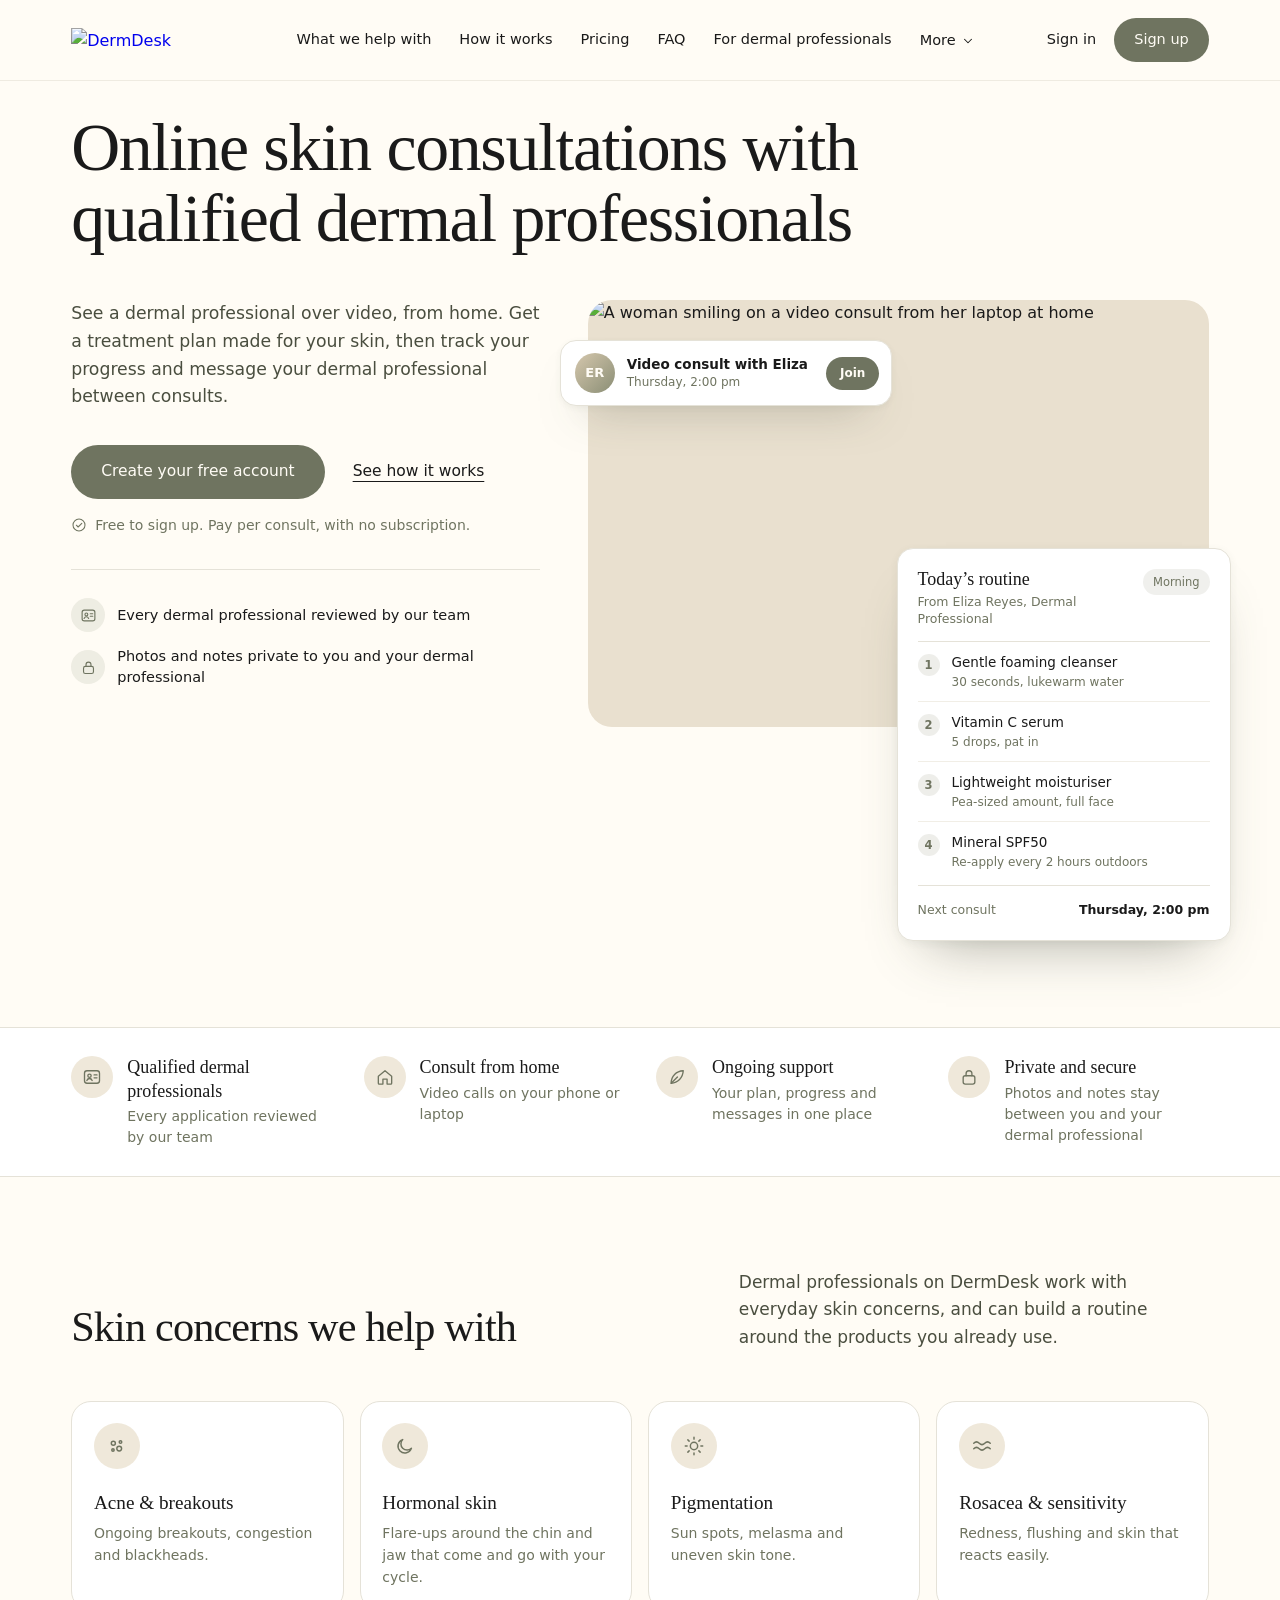
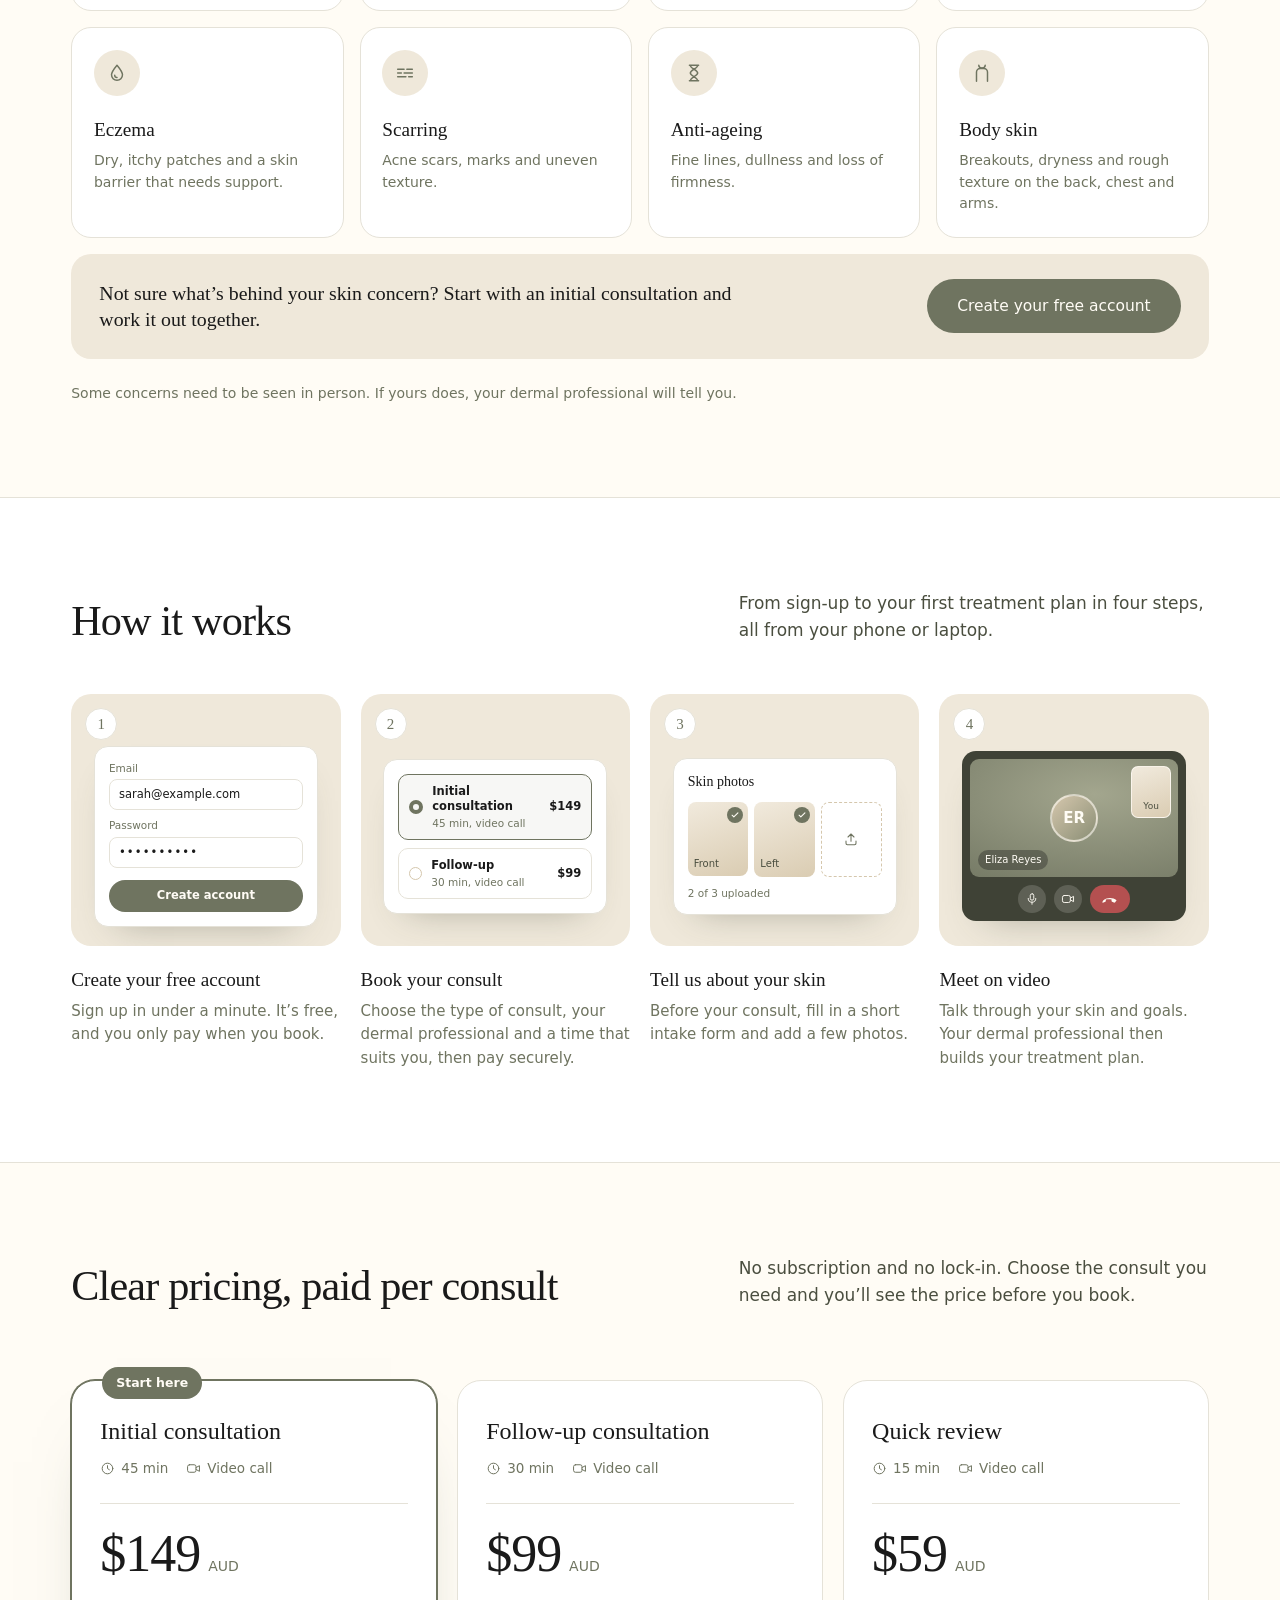
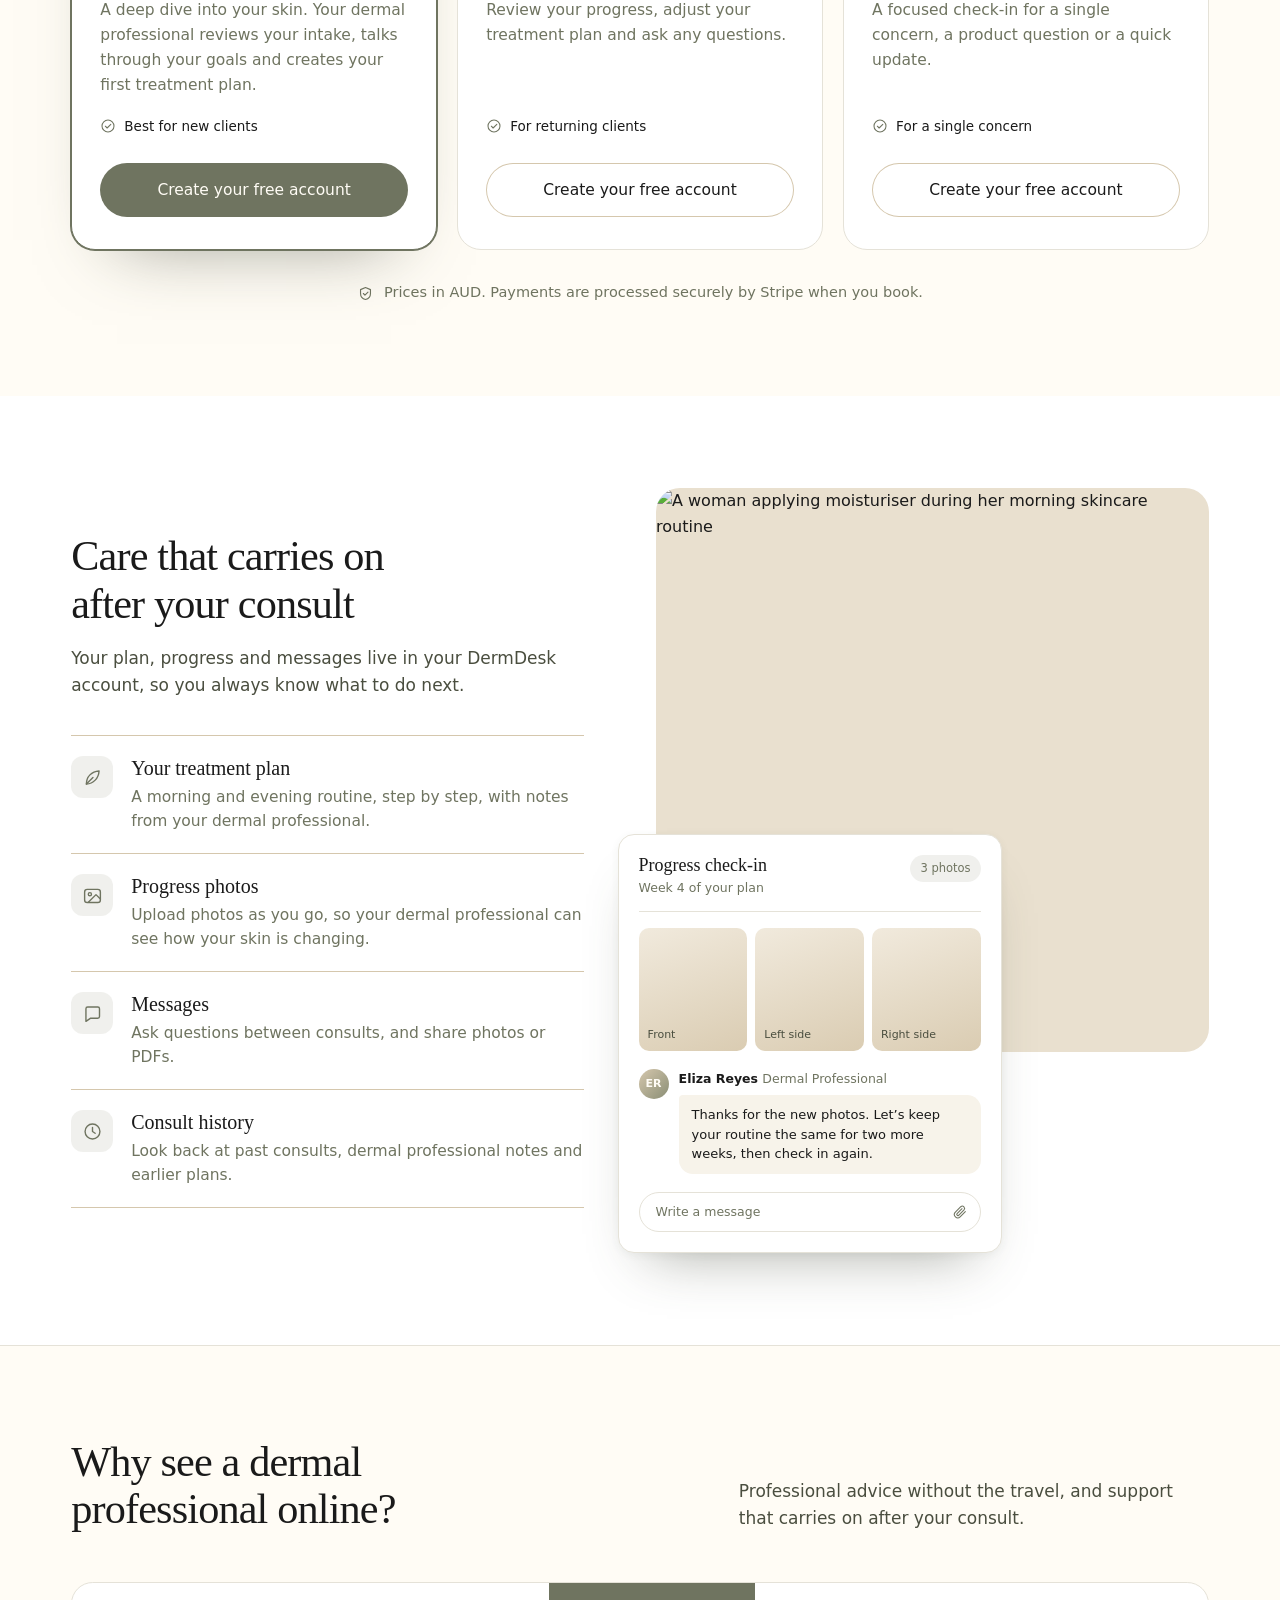
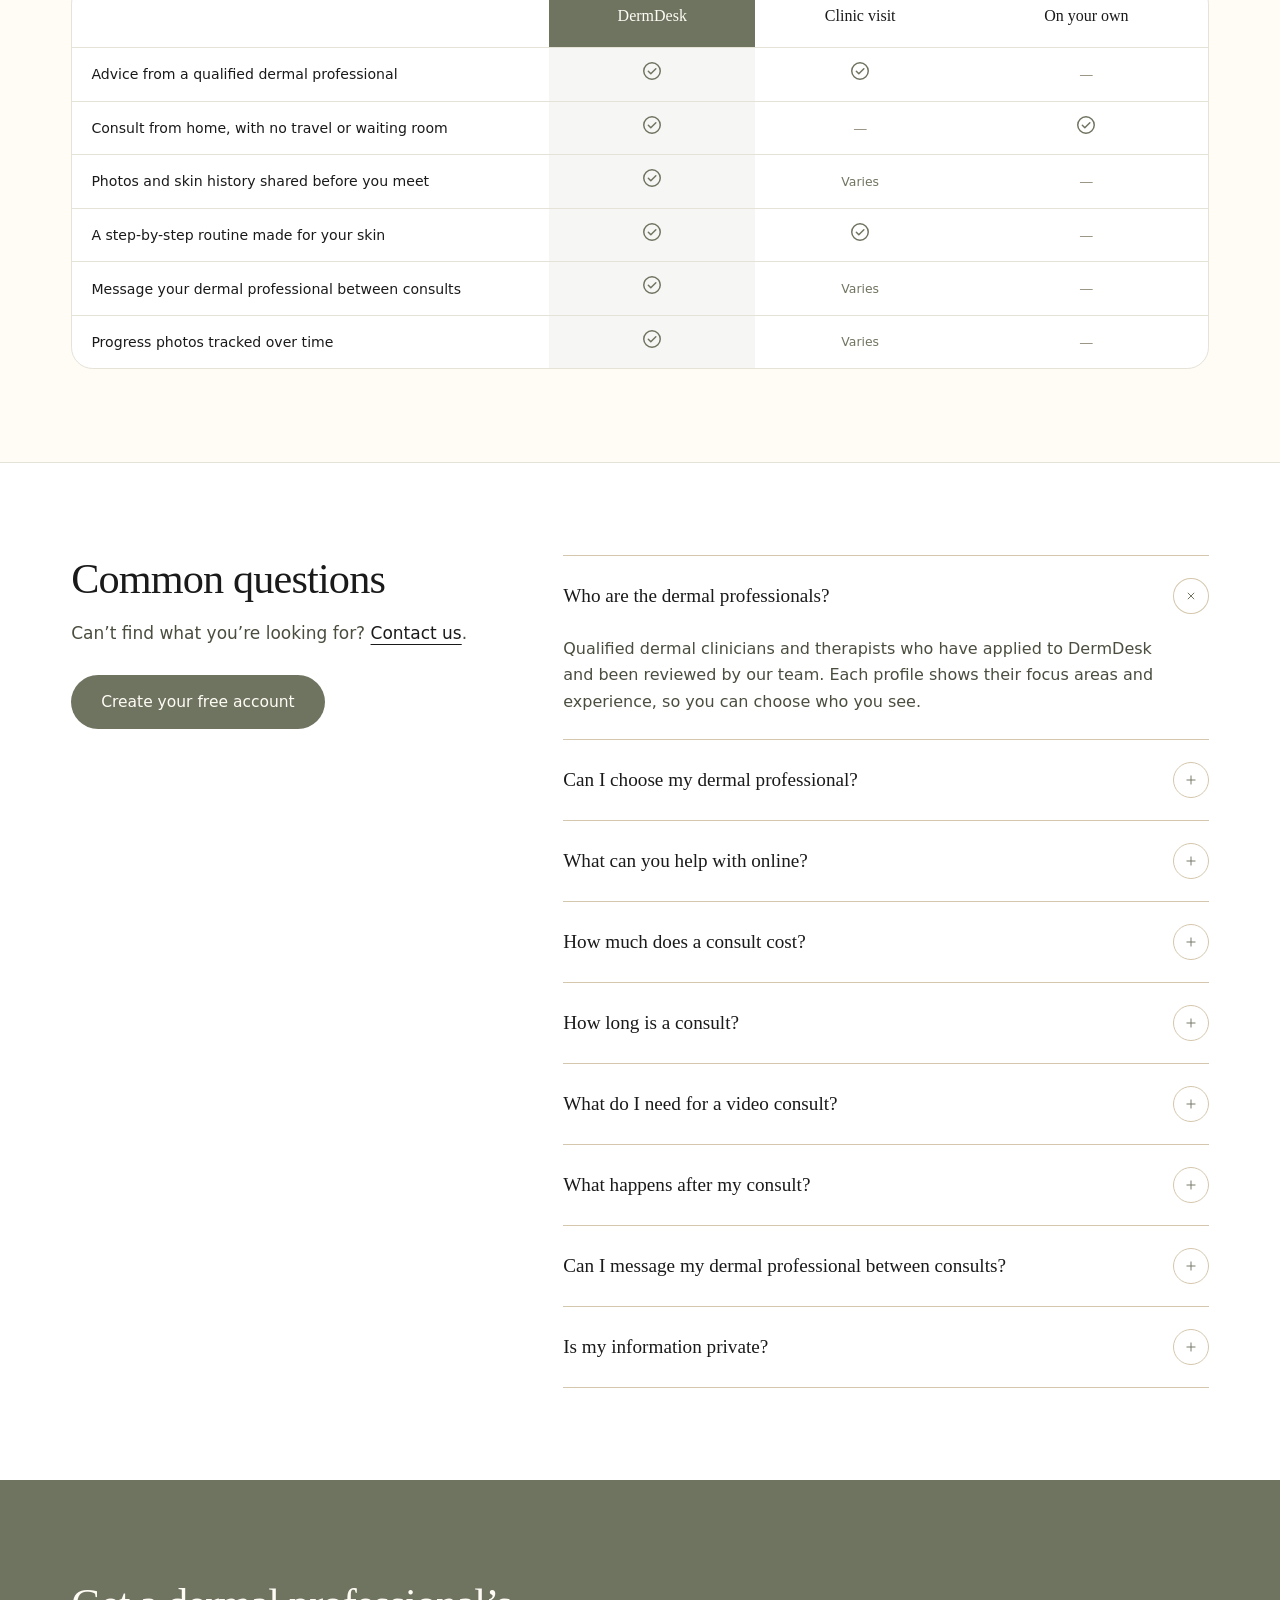
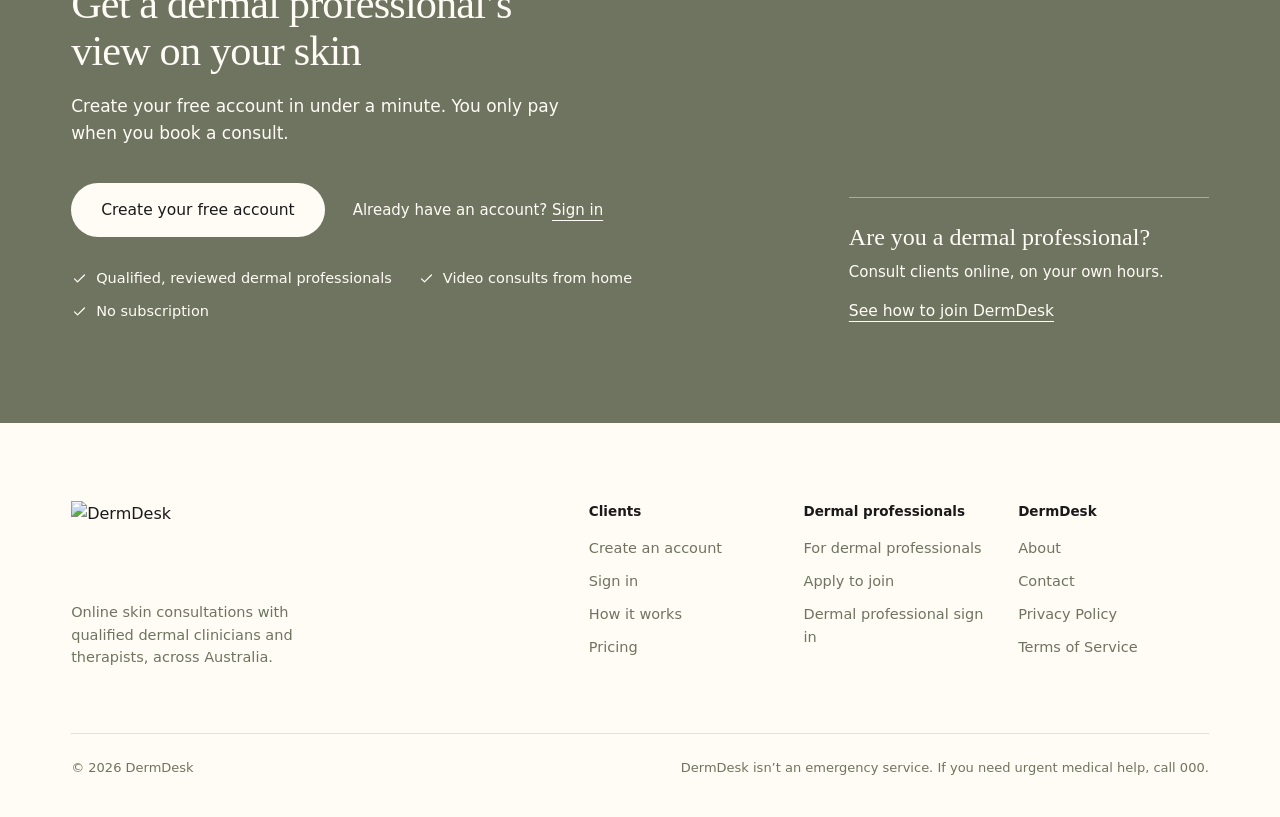
==== commit fe083708: "Add SEO basics: head tags, structured data, sitemap - Canonical links, Open Graph and Twitter tags w" ====
--- a/site/index.html
+++ b/site/index.html
@@ -4,10 +4,23 @@
 <meta charset="utf-8">
 <meta name="viewport" content="width=device-width, initial-scale=1">
 <title>DermDesk | Online skin consultations with dermal professionals</title>
-<meta name="description" content="See a qualified dermal professional over video, from home. Get a treatment plan made for your skin, track your progress and message your dermal professional between consults.">
+<meta name="description" content="See a qualified dermal professional over video, from home. Get a treatment plan for your skin and message your dermal professional between consults.">
+<link rel="canonical" href="https://dermdesk.com.au/">
+<meta property="og:type" content="website">
+<meta property="og:site_name" content="DermDesk">
+<meta property="og:locale" content="en_AU">
+<meta property="og:url" content="https://dermdesk.com.au/">
 <meta property="og:title" content="DermDesk | Online skin consultations with dermal professionals">
-<meta property="og:description" content="See a qualified dermal professional over video, from home. Get a treatment plan made for your skin, track your progress and message your dermal professional between consults.">
-<meta property="og:type" content="website">
+<meta property="og:description" content="See a qualified dermal professional over video, from home. Get a treatment plan for your skin and message your dermal professional between consults.">
+<meta property="og:image" content="https://dermdesk.com.au/assets/og-home.jpg">
+<meta property="og:image:width" content="1200">
+<meta property="og:image:height" content="630">
+<meta property="og:image:alt" content="A woman smiling on a video consult from her laptop at home">
+<meta name="twitter:card" content="summary_large_image">
+<meta name="twitter:title" content="DermDesk | Online skin consultations with dermal professionals">
+<meta name="twitter:description" content="See a qualified dermal professional over video, from home. Get a treatment plan for your skin and message your dermal professional between consults.">
+<meta name="twitter:image" content="https://dermdesk.com.au/assets/og-home.jpg">
+<meta name="twitter:image:alt" content="A woman smiling on a video consult from her laptop at home">
 <meta name="theme-color" content="#FFFCF5">
 <link rel="icon" type="image/svg+xml" href="/assets/mark-sage.svg">
 <link rel="preload" href="/assets/fonts/fraunces-latin.woff2" as="font" type="font/woff2" crossorigin>
@@ -58,6 +71,113 @@
 details>summary>span:last-child{transition:transform .2s ease}
 details[open]>summary>span:last-child{transform:rotate(45deg)}
 </style>
+<script type="application/ld+json">
+{
+ "@context": "https://schema.org",
+ "@graph": [
+  {
+   "@type": "Organization",
+   "@id": "https://dermdesk.com.au/#organization",
+   "name": "DermDesk",
+   "legalName": "Karlee Jayne Sandland",
+   "url": "https://dermdesk.com.au/",
+   "logo": "https://dermdesk.com.au/assets/mark-sage.svg",
+   "description": "DermDesk connects people across Australia with qualified dermal clinicians and therapists over video, with ongoing support after every consult.",
+   "areaServed": {
+    "@type": "Country",
+    "name": "Australia"
+   }
+  },
+  {
+   "@type": "WebSite",
+   "@id": "https://dermdesk.com.au/#website",
+   "url": "https://dermdesk.com.au/",
+   "name": "DermDesk",
+   "inLanguage": "en-AU",
+   "publisher": {
+    "@id": "https://dermdesk.com.au/#organization"
+   }
+  },
+  {
+   "@type": "FAQPage",
+   "mainEntity": [
+    {
+     "@type": "Question",
+     "name": "Who are the dermal professionals?",
+     "acceptedAnswer": {
+      "@type": "Answer",
+      "text": "Qualified dermal clinicians and therapists who have applied to DermDesk and been reviewed by our team. Each profile shows their focus areas and experience, so you can choose who you see."
+     }
+    },
+    {
+     "@type": "Question",
+     "name": "Can I choose my dermal professional?",
+     "acceptedAnswer": {
+      "@type": "Answer",
+      "text": "Yes. When you book, you can see each dermal professional’s focus areas and experience, and choose who you’d like to see."
+     }
+    },
+    {
+     "@type": "Question",
+     "name": "What can you help with online?",
+     "acceptedAnswer": {
+      "@type": "Answer",
+      "text": "Common concerns like acne, pigmentation, rosacea, eczema and scarring, as well as building a routine that suits your skin. If something needs to be seen in person, your dermal professional will let you know."
+     }
+    },
+    {
+     "@type": "Question",
+     "name": "How much does a consult cost?",
+     "acceptedAnswer": {
+      "@type": "Answer",
+      "text": "An initial consultation is $149, a follow-up is $99 and a quick review is $59. You’ll see the price before you book, and you pay securely when you book."
+     }
+    },
+    {
+     "@type": "Question",
+     "name": "How long is a consult?",
+     "acceptedAnswer": {
+      "@type": "Answer",
+      "text": "Initial consultations are 45 minutes, follow-ups are 30 minutes and quick reviews are 15 minutes."
+     }
+    },
+    {
+     "@type": "Question",
+     "name": "What do I need for a video consult?",
+     "acceptedAnswer": {
+      "@type": "Answer",
+      "text": "A phone or computer with a camera and a good internet connection. Natural light helps your dermal professional see your skin clearly. You join from your DermDesk account."
+     }
+    },
+    {
+     "@type": "Question",
+     "name": "What happens after my consult?",
+     "acceptedAnswer": {
+      "@type": "Answer",
+      "text": "Your dermal professional shares your treatment plan in your account. You can upload progress photos, message your dermal professional and book a follow-up when you’re ready."
+     }
+    },
+    {
+     "@type": "Question",
+     "name": "Can I message my dermal professional between consults?",
+     "acceptedAnswer": {
+      "@type": "Answer",
+      "text": "Yes. You can message your dermal professional from your account and share photos or PDFs."
+     }
+    },
+    {
+     "@type": "Question",
+     "name": "Is my information private?",
+     "acceptedAnswer": {
+      "@type": "Answer",
+      "text": "Yes. Your photos and consultation notes are always private to you and your dermal professional, and payments are processed by Stripe."
+     }
+    }
+   ]
+  }
+ ]
+}
+</script>
 </head>
 <body>
 <div style="container-type: inline-size; background: #FFFCF5; color: #1a1a1a; font-family: 'Inter', system-ui, -apple-system, 'Segoe UI', sans-serif; font-size: 16px; line-height: 1.6; overflow-x: hidden; -webkit-font-smoothing: antialiased;">
@@ -65,7 +185,7 @@
 <div style="display: contents;">
 <header style="position: sticky; top: 0; z-index: 20; background: #FFFCF5; border-bottom: 1px solid #efebe1;">
   <div style="max-width: 1240px; margin: 0 auto; padding: 18px clamp(20px, 4cqw, 56px); box-sizing: border-box; display: flex; align-items: center; gap: clamp(12px, 2.25cqw, 32px);">
-    <a href="/" aria-label="DermDesk home" style="display: inline-flex; flex: none; text-decoration: none;"><img src="/assets/logo-sage.svg" alt="DermDesk" style="display: block; height: clamp(22px, 1.8cqw, 26px); width: auto;"></a>
+    <a href="/" aria-label="DermDesk home" style="display: inline-flex; flex: none; text-decoration: none;"><img src="/assets/logo-sage.svg" width="1850" height="278" alt="DermDesk" style="display: block; height: clamp(22px, 1.8cqw, 26px); width: auto;"></a>
     <div class="dd-navfull">
       <nav aria-label="Main" style="display: flex; align-items: center; gap: 28px; margin-left: auto;">
         <a href="#concerns" style="font-size: 14.5px; font-weight: 500; color: #1a1a1a; text-decoration: none;">What we help with</a>
@@ -143,7 +263,7 @@
         </ul>
       </div>
       <div style="flex: 1.3 1 480px; min-width: 0; position: relative;">
-        <img src="/assets/member-hero.jpg" alt="A woman smiling on a video consult from her laptop at home" style="display: block; width: 100%; height: auto; aspect-ratio: 16 / 11; object-fit: cover; border-radius: 24px; background: #E9E0CF;">
+        <img src="/assets/member-hero.jpg" width="1600" height="1100" fetchpriority="high" alt="A woman smiling on a video consult from her laptop at home" style="display: block; width: 100%; height: auto; aspect-ratio: 16 / 11; object-fit: cover; border-radius: 24px; background: #E9E0CF;">
         <div class="dd-wide">
           <div style="position: absolute; top: 40px; left: -28px; z-index: 2; display: flex; align-items: center; gap: 12px; padding: 12px 12px 12px 14px; background: #FFFFFF; border: 1px solid #e5e2d8; border-radius: 16px; box-shadow: 0 24px 44px -26px rgba(74,78,63,0.55), 0 2px 6px rgba(74,78,63,0.06); color: #1a1a1a;">
             <span style="width: 40px; height: 40px; flex: none; border-radius: 50%; background: linear-gradient(135deg, #D5C7AD, #8A8E75); color: #FFFCF5; font-size: 13px; font-weight: 600; display: flex; align-items: center; justify-content: center;">ER</span>
@@ -334,7 +454,7 @@
         </ul>
       </div>
       <div style="flex: 1 1 440px; min-width: 0; position: relative;">
-        <img src="/assets/member-routine.jpg" alt="A woman applying moisturiser during her morning skincare routine" style="display: block; width: 100%; height: auto; aspect-ratio: 1 / 1.02; object-fit: cover; border-radius: 24px; background: #E9E0CF;">
+        <img src="/assets/member-routine.jpg" width="1300" height="1326" loading="lazy" decoding="async" alt="A woman applying moisturiser during her morning skincare routine" style="display: block; width: 100%; height: auto; aspect-ratio: 1 / 1.02; object-fit: cover; border-radius: 24px; background: #E9E0CF;">
         <div role="img" aria-label="Preview of the DermDesk app: a progress check-in with photos and a message from your dermal professional" style="position: relative; z-index: 2; box-sizing: border-box; width: min(384px, 100%); margin: clamp(-250px, -17cqw, -100px) auto 0 clamp(-44px, -3cqw, 0px); padding: 20px; background: #FFFFFF; border: 1px solid #e5e2d8; border-radius: 16px; box-shadow: 0 30px 54px -30px rgba(74,78,63,0.48), 0 2px 8px rgba(74,78,63,0.06); color: #1a1a1a;">
           <div style="display: flex; justify-content: space-between; align-items: flex-start; gap: 12px; padding-bottom: 14px; border-bottom: 1px solid #e5e2d8;">
             <div>
@@ -469,7 +589,7 @@
   <div style="max-width: 1240px; margin: 0 auto; padding: 0 clamp(20px, 4cqw, 56px); box-sizing: border-box;">
     <div style="display: flex; flex-wrap: wrap; justify-content: space-between; gap: 48px 64px;">
       <div style="flex: 1 1 300px; max-width: 380px;">
-        <img src="/assets/mark-sage.svg" alt="DermDesk" style="display: block; height: 78px; width: auto;">
+        <img src="/assets/mark-sage.svg" width="965" height="569" loading="lazy" decoding="async" alt="DermDesk" style="display: block; height: 78px; width: auto;">
         <p style="margin: 22px 0 0; max-width: 30ch; font-size: 14.5px; line-height: 1.55; color: #6f7460;">Online skin consultations with qualified dermal clinicians and therapists, across Australia.</p>
       </div>
       <nav aria-label="Footer" style="flex: 1 1 480px; max-width: 620px; display: flex; flex-wrap: wrap; gap: 32px 24px;">
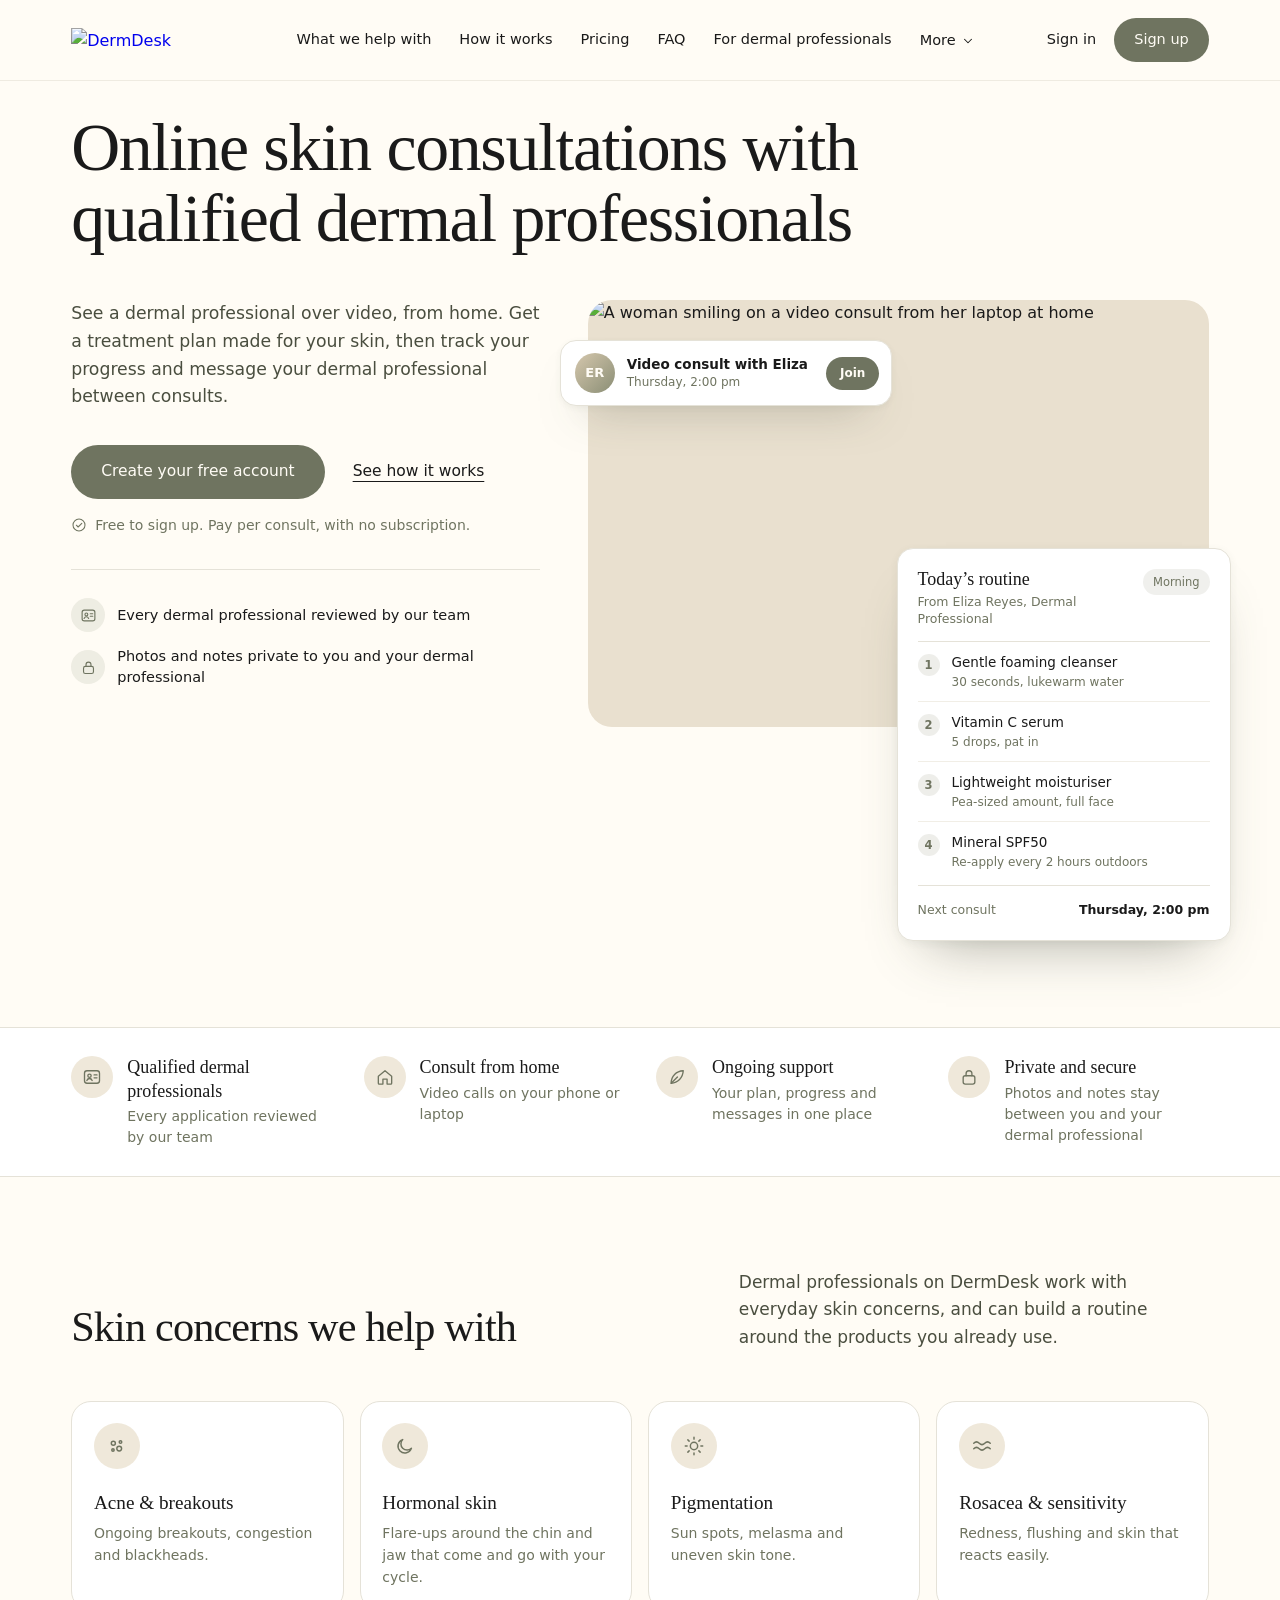
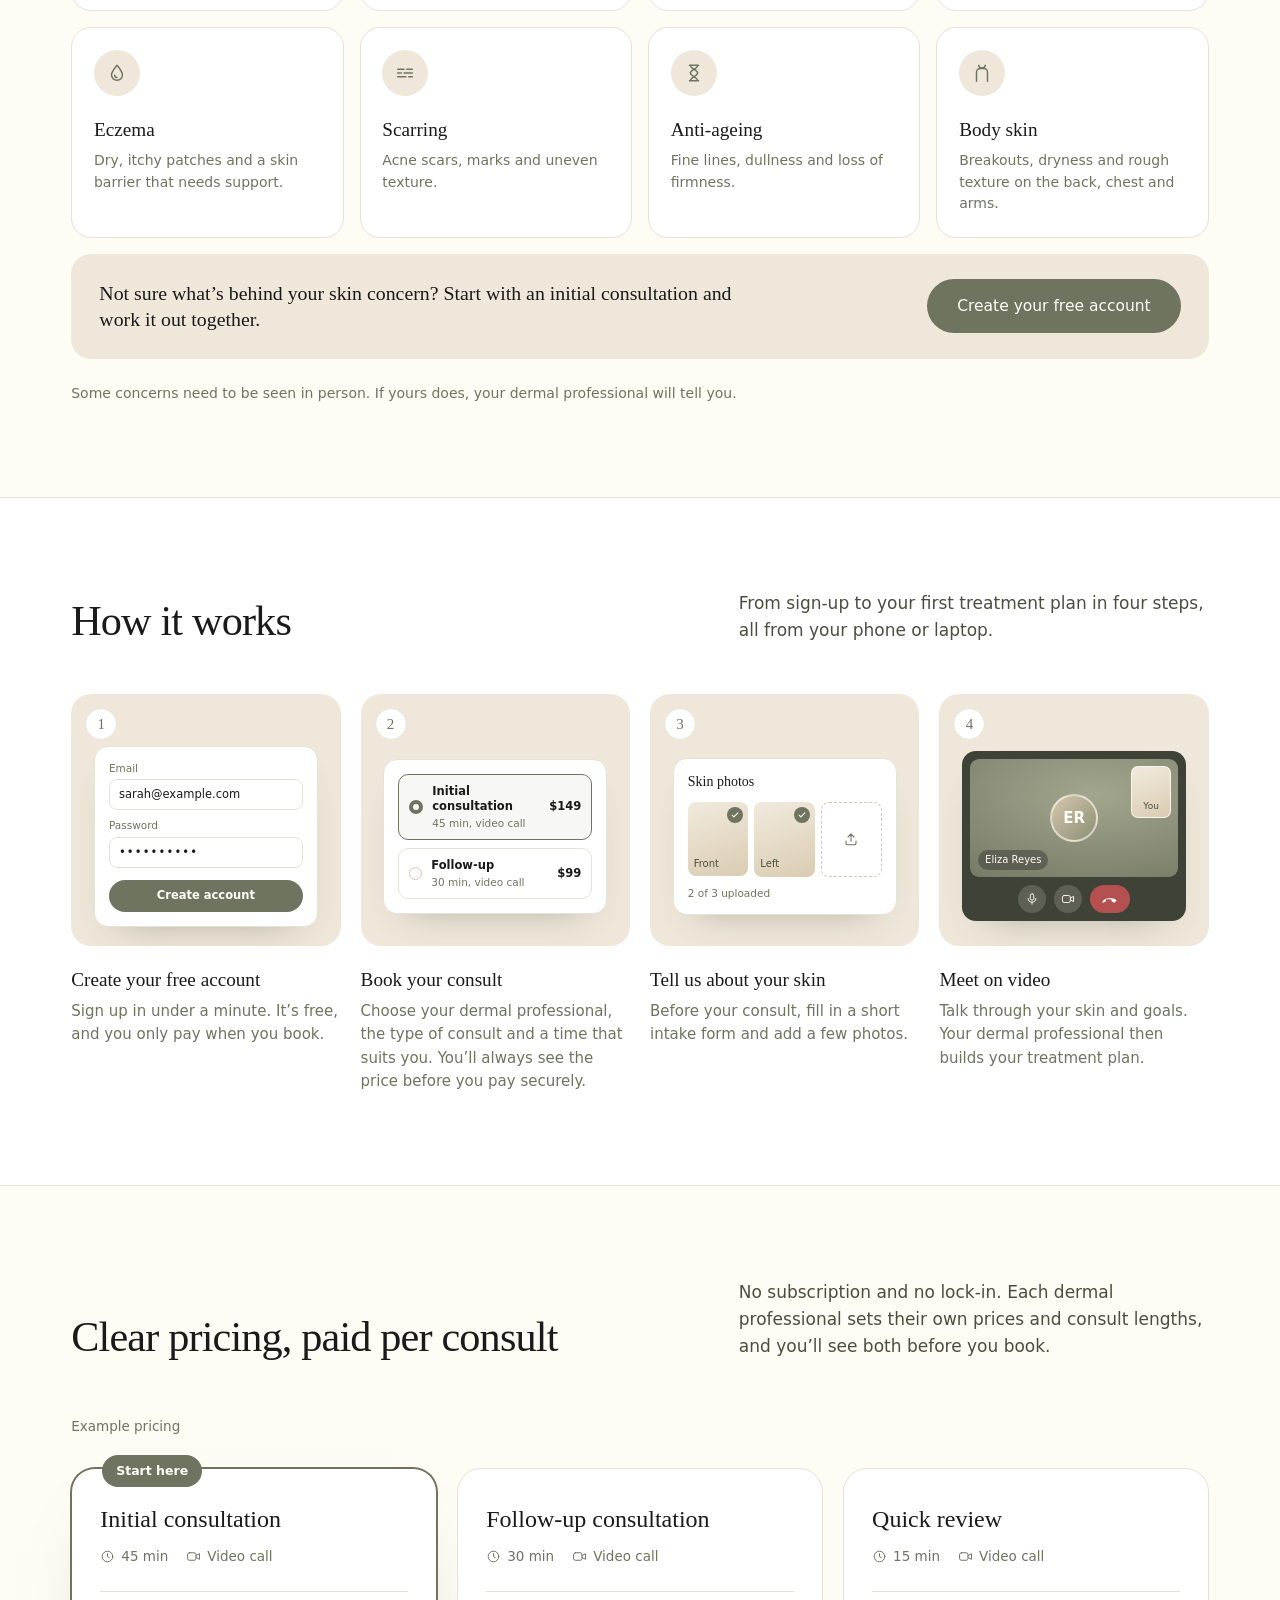
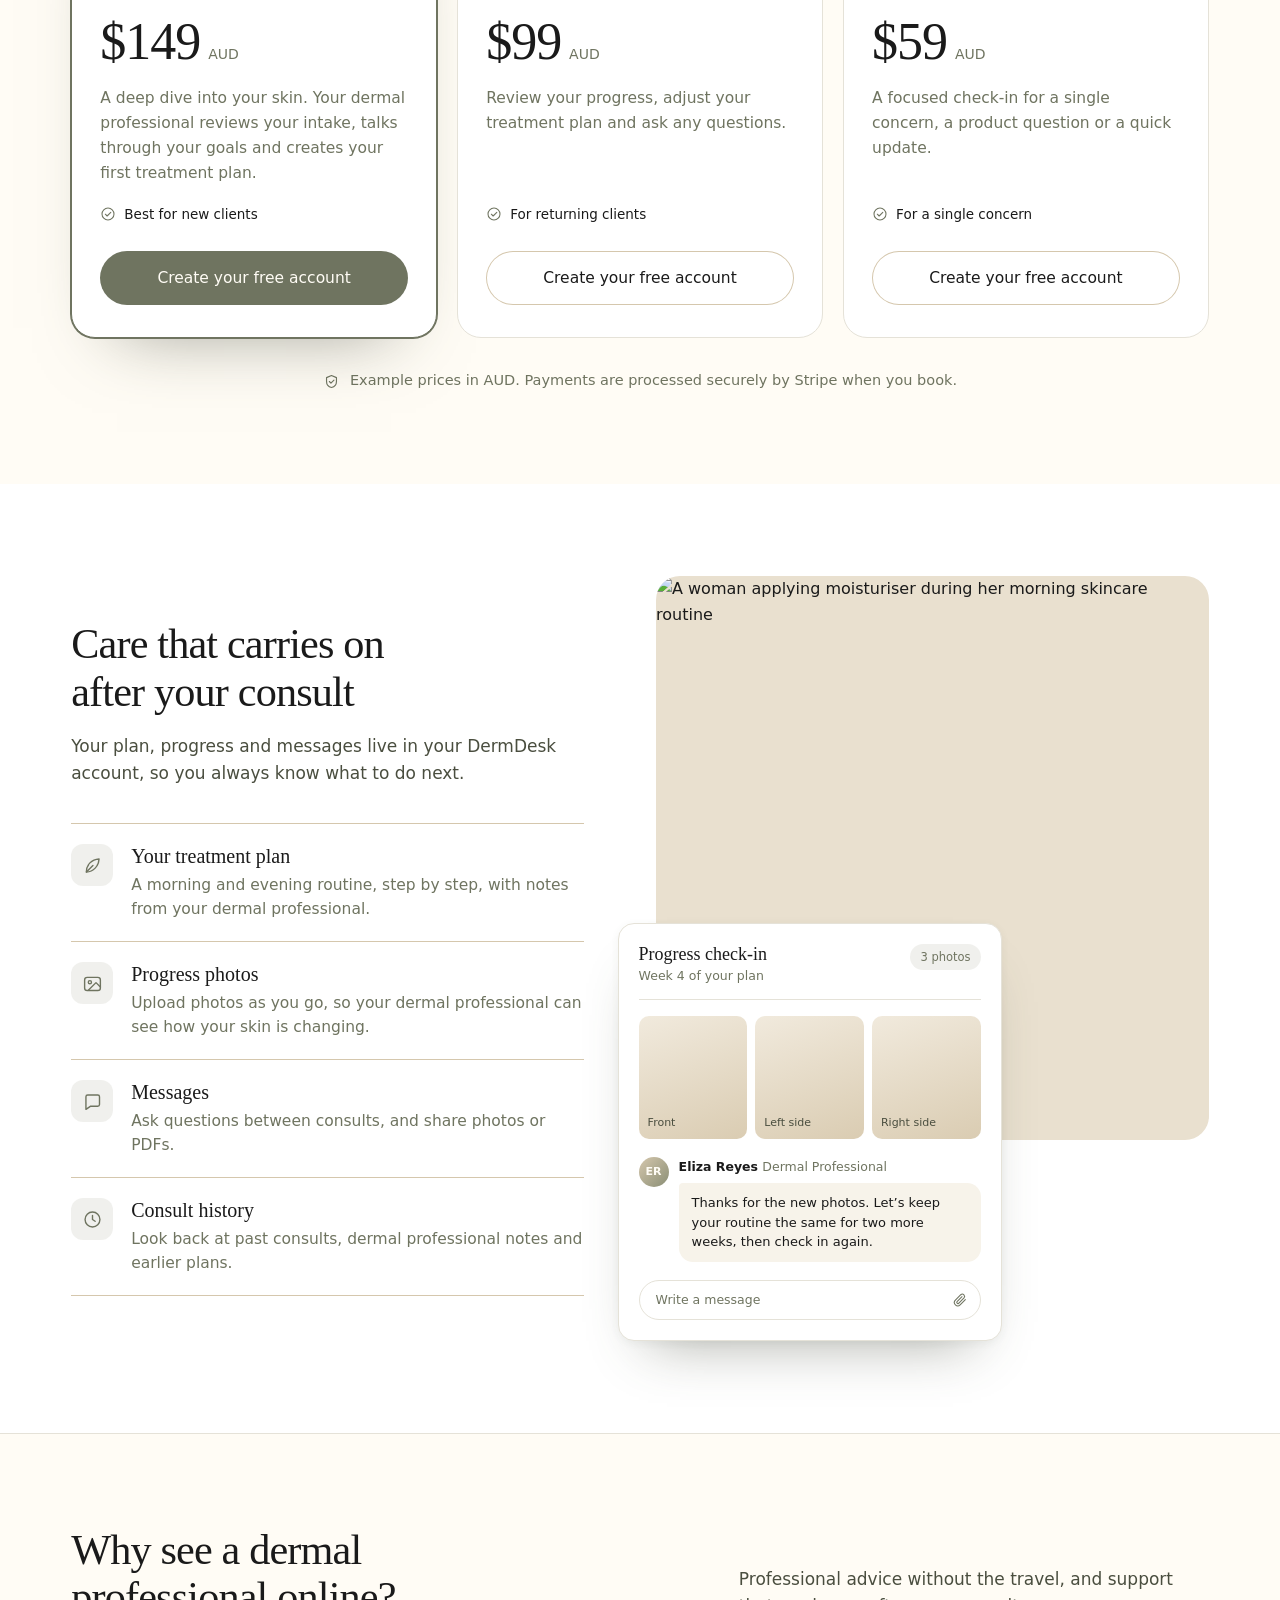
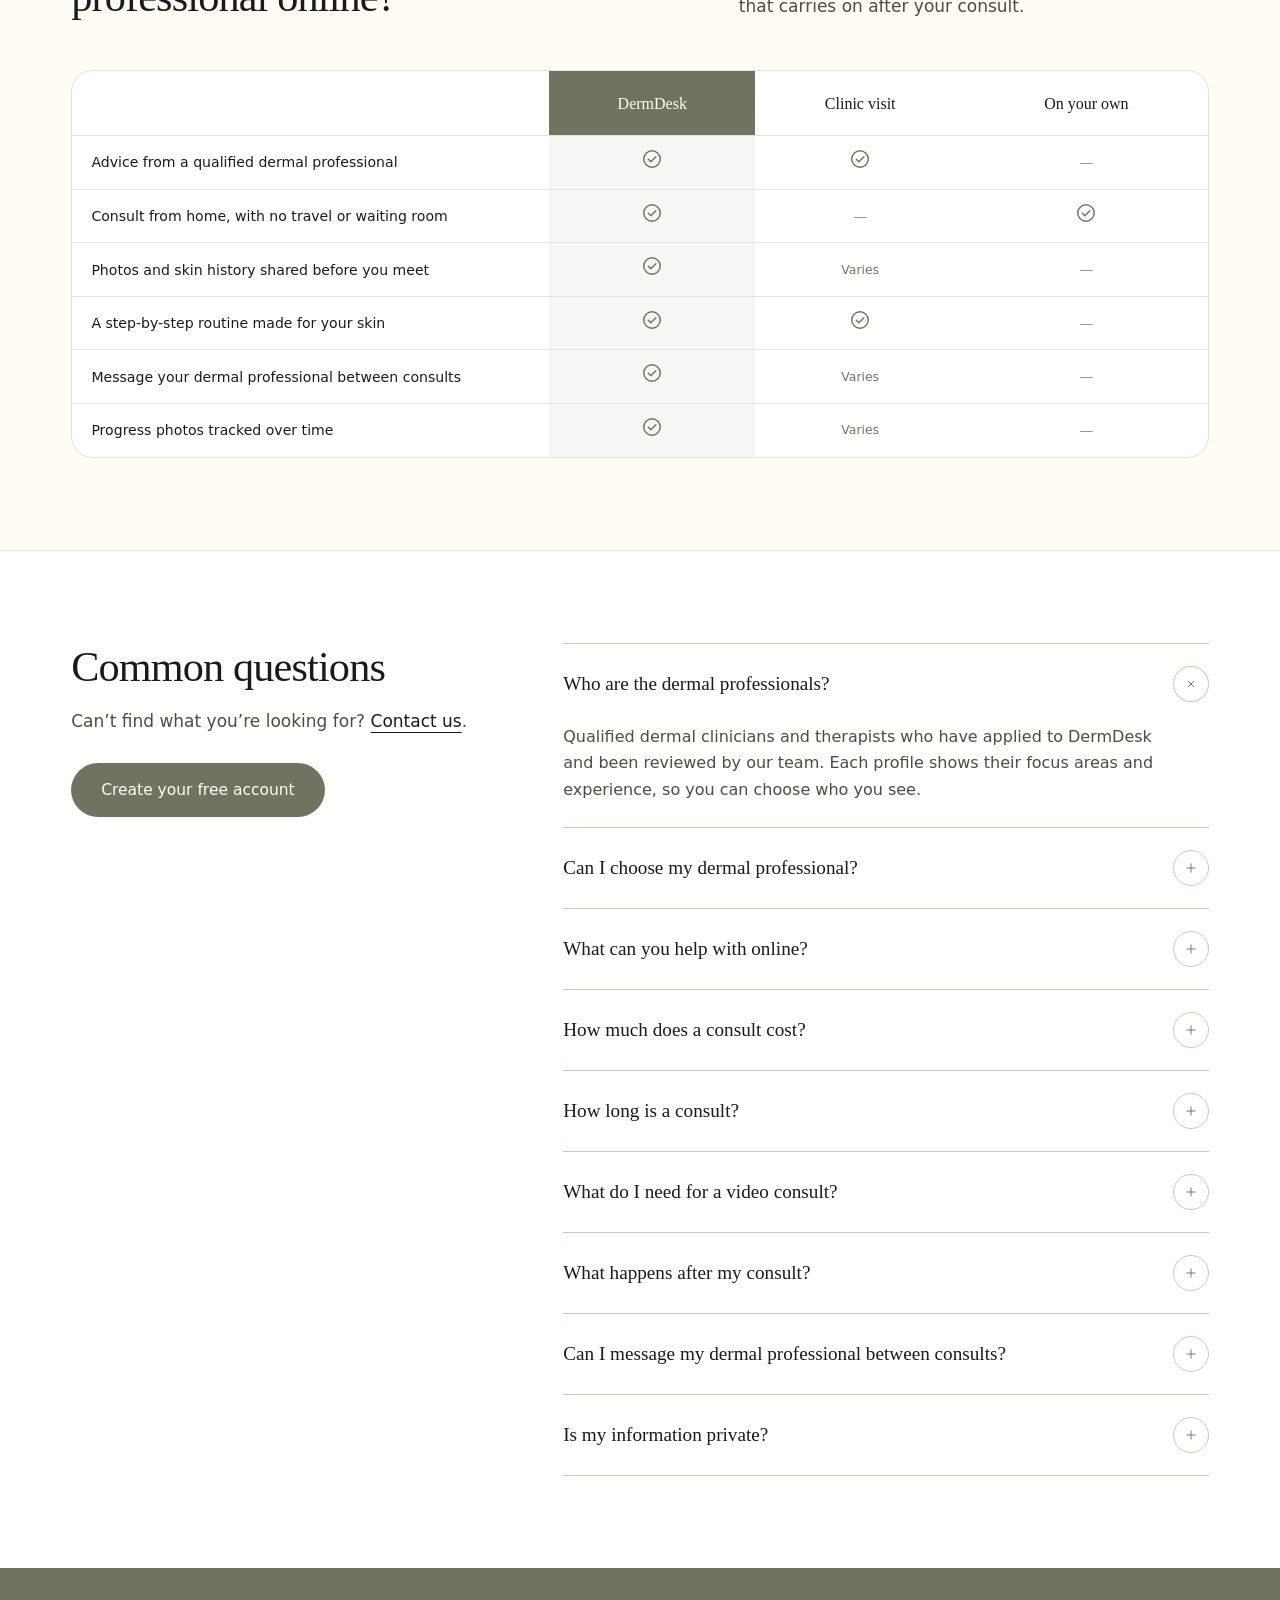
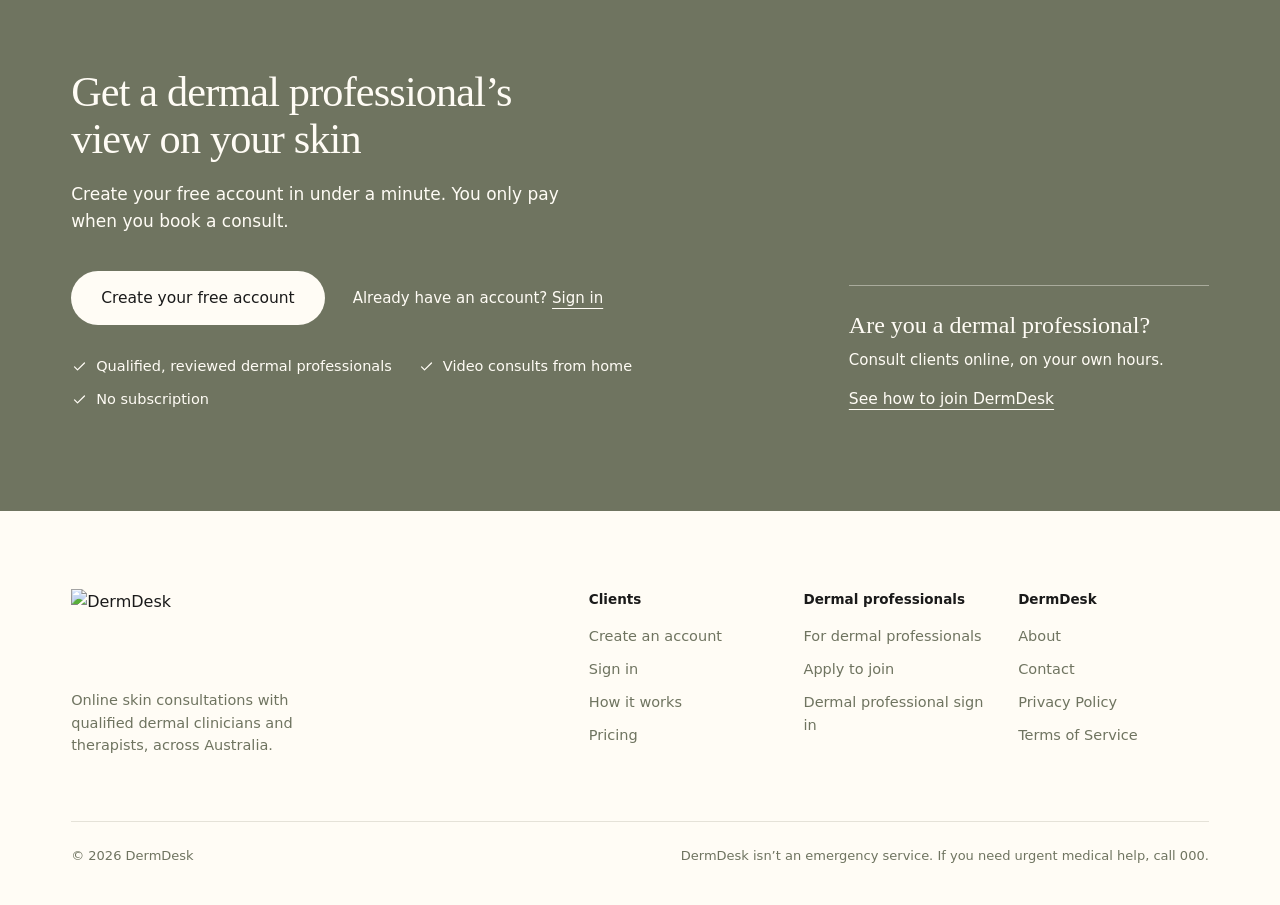
==== commit e499c44f: "Show consult prices and lengths as set by each professional Each dermal professional sets their own " ====
--- a/site/index.html
+++ b/site/index.html
@@ -86,7 +86,8 @@
    "areaServed": {
     "@type": "Country",
     "name": "Australia"
-   }
+   },
+   "email": "hello@dermdesk.com.au"
   },
   {
    "@type": "WebSite",
@@ -130,7 +131,7 @@
      "name": "How much does a consult cost?",
      "acceptedAnswer": {
       "@type": "Answer",
-      "text": "An initial consultation is $149, a follow-up is $99 and a quick review is $59. You’ll see the price before you book, and you pay securely when you book."
+      "text": "Each dermal professional sets their own prices, so the cost depends on who you see and the type of consult. You’ll always see the price before you book, and payment is taken securely at the time of booking."
      }
     },
     {
@@ -138,7 +139,7 @@
      "name": "How long is a consult?",
      "acceptedAnswer": {
       "@type": "Answer",
-      "text": "Initial consultations are 45 minutes, follow-ups are 30 minutes and quick reviews are 15 minutes."
+      "text": "Each dermal professional sets their own consult lengths, so it depends on who you see and the type of consult. You’ll see the consult length before you book."
      }
     },
     {
@@ -206,13 +207,13 @@
         </div>
       </nav>
       <div style="display: flex; align-items: center; gap: 18px; margin-left: auto; flex: none;">
-        <a href="https://app.dermdesk.com.au/login" style="font-size: 14.5px; font-weight: 500; color: #1a1a1a; text-decoration: none;">Sign in</a>
-        <a href="https://app.dermdesk.com.au/signup" style="display: inline-flex; align-items: center; height: 44px; padding: 0 20px; border-radius: 999px; background: #6f7460; color: #FFFCF5; font-size: 14.5px; font-weight: 500; text-decoration: none; white-space: nowrap; box-sizing: border-box;">Sign up</a>
+        <a href="https://app.dermdesk.com.au/?mode=login" style="font-size: 14.5px; font-weight: 500; color: #1a1a1a; text-decoration: none;">Sign in</a>
+        <a href="https://app.dermdesk.com.au/?mode=signup" style="display: inline-flex; align-items: center; height: 44px; padding: 0 20px; border-radius: 999px; background: #6f7460; color: #FFFCF5; font-size: 14.5px; font-weight: 500; text-decoration: none; white-space: nowrap; box-sizing: border-box;">Sign up</a>
       </div>
     </div>
     <div class="dd-navcompact">
       <div style="display: flex; align-items: center; gap: 8px; margin-left: auto; flex: none;">
-        <a href="https://app.dermdesk.com.au/signup" style="display: inline-flex; align-items: center; height: 44px; padding: 0 16px; border-radius: 999px; background: #6f7460; color: #FFFCF5; font-size: 14px; font-weight: 500; text-decoration: none; white-space: nowrap; box-sizing: border-box;">Sign up</a>
+        <a href="https://app.dermdesk.com.au/?mode=signup" style="display: inline-flex; align-items: center; height: 44px; padding: 0 16px; border-radius: 999px; background: #6f7460; color: #FFFCF5; font-size: 14px; font-weight: 500; text-decoration: none; white-space: nowrap; box-sizing: border-box;">Sign up</a>
         <button type="button" aria-label="Open menu" aria-expanded="false" aria-controls="site-menu" data-dd="toggle-menu" style="width: 44px; height: 44px; flex: none; margin: 0; padding: 0; box-sizing: border-box; border-radius: 999px; border: 1px solid #e5e2d8; background: #FFFFFF; color: #1a1a1a; display: flex; align-items: center; justify-content: center; cursor: pointer;">
           <div class="dd-menu-open"><svg width="20" height="20" viewBox="0 0 24 24" fill="none" stroke="currentColor" stroke-width="1.7" stroke-linecap="round" aria-hidden="true"><path d="M6 6l12 12M18 6L6 18"></path></svg></div>
           <div class="dd-menu-closed"><svg width="20" height="20" viewBox="0 0 24 24" fill="none" stroke="currentColor" stroke-width="1.7" stroke-linecap="round" aria-hidden="true"><path d="M4 7h16M4 12h16M4 17h16"></path></svg></div>
@@ -239,8 +240,8 @@
         </ul>
       </nav>
       <div style="display: grid; grid-template-columns: repeat(2, minmax(0, 1fr)); gap: 10px; margin-top: 18px;">
-        <a href="https://app.dermdesk.com.au/login" style="display: flex; align-items: center; justify-content: center; height: 48px; box-sizing: border-box; border-radius: 999px; border: 1px solid #d9d4c7; background: #FFFFFF; color: #1a1a1a; font-size: 15px; font-weight: 500; text-decoration: none;">Sign in</a>
-        <a href="https://app.dermdesk.com.au/signup" style="display: flex; align-items: center; justify-content: center; height: 48px; box-sizing: border-box; border-radius: 999px; background: #6f7460; color: #FFFCF5; font-size: 15px; font-weight: 500; text-decoration: none;">Sign up</a>
+        <a href="https://app.dermdesk.com.au/?mode=login" style="display: flex; align-items: center; justify-content: center; height: 48px; box-sizing: border-box; border-radius: 999px; border: 1px solid #d9d4c7; background: #FFFFFF; color: #1a1a1a; font-size: 15px; font-weight: 500; text-decoration: none;">Sign in</a>
+        <a href="https://app.dermdesk.com.au/?mode=signup" style="display: flex; align-items: center; justify-content: center; height: 48px; box-sizing: border-box; border-radius: 999px; background: #6f7460; color: #FFFCF5; font-size: 15px; font-weight: 500; text-decoration: none;">Sign up</a>
       </div>
     </div>
   </div>
@@ -253,7 +254,7 @@
       <div style="flex: 1 1 360px; max-width: 470px;">
         <p style="margin: 0; font-size: clamp(17px, 1.35cqw, 19px); line-height: 1.6; color: #4a4e3f;">See a dermal professional over video, from home. Get a treatment plan made for your skin, then track your progress and message your dermal professional between consults.</p>
         <div style="display: flex; flex-wrap: wrap; align-items: center; gap: 18px 28px; margin-top: 34px;">
-          <a href="https://app.dermdesk.com.au/signup" style="display: inline-flex; align-items: center; justify-content: center; height: 54px; padding: 0 30px; border-radius: 999px; background: #6f7460; color: #FFFCF5; font-size: 15.5px; font-weight: 500; text-decoration: none; white-space: nowrap; box-sizing: border-box;">Create your free account</a>
+          <a href="https://app.dermdesk.com.au/?mode=signup" style="display: inline-flex; align-items: center; justify-content: center; height: 54px; padding: 0 30px; border-radius: 999px; background: #6f7460; color: #FFFCF5; font-size: 15.5px; font-weight: 500; text-decoration: none; white-space: nowrap; box-sizing: border-box;">Create your free account</a>
           <a href="#how-it-works" style="font-size: 15.5px; font-weight: 500; color: #1a1a1a; text-decoration: underline; text-decoration-thickness: 1px; text-underline-offset: 5px;">See how it works</a>
         </div>
         <p style="margin: 16px 0 0; display: flex; align-items: center; gap: 8px; font-size: 14px; line-height: 1.45; color: #6f7460;"><svg width="16" height="16" viewBox="0 0 24 24" fill="none" stroke="currentColor" stroke-width="1.6" stroke-linecap="round" stroke-linejoin="round" aria-hidden="true" style="flex: none;"><circle cx="12" cy="12" r="9"></circle><path d="M8 12.3l2.7 2.7 5.5-5.5"></path></svg>Free to sign up. Pay per consult, with no subscription.</p>
@@ -324,7 +325,7 @@
     </ul>
     <div style="display: flex; flex-wrap: wrap; align-items: center; justify-content: space-between; gap: 20px 32px; margin-top: 16px; padding: clamp(22px, 2cqw, 28px) clamp(22px, 2.2cqw, 32px); border-radius: 20px; background: #EFE8DA;">
       <p style="margin: 0; flex: 1 1 300px; max-width: 34em; font-family: 'Fraunces', Georgia, serif; font-size: clamp(19px, 1.55cqw, 22px); line-height: 1.35;">Not sure what’s behind your skin concern? Start with an initial consultation and work it out together.</p>
-      <a href="https://app.dermdesk.com.au/signup" style="display: inline-flex; align-items: center; justify-content: center; height: 54px; padding: 0 30px; border-radius: 999px; background: #6f7460; color: #FFFCF5; font-size: 15.5px; font-weight: 500; text-decoration: none; white-space: nowrap; box-sizing: border-box;">Create your free account</a>
+      <a href="https://app.dermdesk.com.au/?mode=signup" style="display: inline-flex; align-items: center; justify-content: center; height: 54px; padding: 0 30px; border-radius: 999px; background: #6f7460; color: #FFFCF5; font-size: 15.5px; font-weight: 500; text-decoration: none; white-space: nowrap; box-sizing: border-box;">Create your free account</a>
     </div>
     <p style="margin: 24px 0 0; font-size: 14px; line-height: 1.55; color: #6f7460;">Some concerns need to be seen in person. If yours does, your dermal professional will tell you.</p>
   </div>
@@ -360,7 +361,7 @@
           </div>
         </div>
         <h3 style="margin: 22px 0 0; font-family: 'Fraunces', Georgia, serif; font-weight: 500; font-size: clamp(19px, 1.5cqw, 21px); line-height: 1.25;">Book your consult</h3>
-        <p style="margin: 8px 0 0; max-width: 32ch; font-size: 15px; line-height: 1.55; color: #6f7460;">Choose the type of consult, your dermal professional and a time that suits you, then pay securely.</p>
+        <p style="margin: 8px 0 0; max-width: 32ch; font-size: 15px; line-height: 1.55; color: #6f7460;">Choose your dermal professional, the type of consult and a time that suits you. You’ll always see the price before you pay securely.</p>
       </li>
       <li>
         <div style="position: relative; height: 252px; box-sizing: border-box; padding: 52px 22px 20px; border-radius: 20px; background: #EFE8DA; display: flex; align-items: center; justify-content: center; overflow: hidden;">
@@ -405,9 +406,10 @@
   <div style="max-width: 1240px; margin: 0 auto; padding: 0 clamp(20px, 4cqw, 56px); box-sizing: border-box;">
     <div style="display: flex; flex-wrap: wrap; align-items: flex-end; justify-content: space-between; gap: 16px 48px;">
       <h2 id="pricing-title" style="margin: 0; flex: 1 1 420px; font-family: 'Fraunces', Georgia, serif; font-weight: 400; font-size: clamp(32px, 3.3cqw, 46px); line-height: 1.12; letter-spacing: -0.02em; text-wrap: balance;">Clear pricing, paid per consult</h2>
-      <p style="margin: 0; flex: 0 1 470px; font-size: clamp(17px, 1.25cqw, 18px); line-height: 1.6; color: #4a4e3f;">No subscription and no lock-in. Choose the consult you need and you’ll see the price before you book.</p>
-    </div>
-    <ul style="list-style: none; margin: clamp(44px, 4.4cqw, 64px) 0 0; padding: 14px 0 0; display: grid; grid-template-columns: repeat(auto-fill, minmax(max(280px, calc(33.333% - 14px)), 1fr)); gap: 36px 20px;">
+      <p style="margin: 0; flex: 0 1 470px; font-size: clamp(17px, 1.25cqw, 18px); line-height: 1.6; color: #4a4e3f;">No subscription and no lock-in. Each dermal professional sets their own prices and consult lengths, and you’ll see both before you book.</p>
+    </div>
+    <p style="margin: clamp(44px, 4.4cqw, 64px) 0 0; font-size: 13.5px; font-weight: 500; color: #6f7460;">Example pricing</p>
+    <ul style="list-style: none; margin: 16px 0 0; padding: 14px 0 0; display: grid; grid-template-columns: repeat(auto-fill, minmax(max(280px, calc(33.333% - 14px)), 1fr)); gap: 36px 20px;">
       <li style="position: relative; box-sizing: border-box; display: flex; flex-direction: column; padding: 36px clamp(24px, 2.2cqw, 32px) 32px; border-radius: 24px; background: #FFFFFF; border: 1px solid #6f7460; box-shadow: 0 0 0 1px #6f7460, 0 36px 70px -46px rgba(74,78,63,0.6);">
         <span style="position: absolute; top: -14px; left: 30px; padding: 6px 14px; border-radius: 999px; background: #6f7460; color: #FFFCF5; font-size: 12.5px; font-weight: 600;">Start here</span>
         <h3 style="margin: 0; font-family: 'Fraunces', Georgia, serif; font-weight: 500; font-size: 24px; line-height: 1.2;">Initial consultation</h3>
@@ -415,7 +417,7 @@
         <div style="display: flex; align-items: baseline; gap: 8px; margin-top: 24px; padding-top: 24px; border-top: 1px solid #e5e2d8;"><span style="font-family: 'Fraunces', Georgia, serif; font-size: 52px; line-height: 1; letter-spacing: -0.02em;">$149</span><span style="font-size: 14px; color: #6f7460;">AUD</span></div>
         <p style="margin: 18px 0 0; flex: 1; font-size: 15.5px; line-height: 1.6; color: #6f7460;">A deep dive into your skin. Your dermal professional reviews your intake, talks through your goals and creates your first treatment plan.</p>
         <p style="margin: 18px 0 0; display: flex; align-items: center; gap: 8px; font-size: 13.5px; font-weight: 500;"><svg width="16" height="16" viewBox="0 0 24 24" fill="none" stroke="currentColor" stroke-width="1.6" stroke-linecap="round" stroke-linejoin="round" aria-hidden="true" style="flex: none; color: #6f7460;"><circle cx="12" cy="12" r="9"></circle><path d="M8 12.3l2.7 2.7 5.5-5.5"></path></svg>Best for new clients</p>
-        <a href="https://app.dermdesk.com.au/signup" style="display: flex; align-items: center; justify-content: center; height: 54px; margin-top: 26px; border-radius: 999px; background: #6f7460; color: #FFFCF5; font-size: 15.5px; font-weight: 500; text-decoration: none;">Create your free account</a>
+        <a href="https://app.dermdesk.com.au/?mode=signup" style="display: flex; align-items: center; justify-content: center; height: 54px; margin-top: 26px; border-radius: 999px; background: #6f7460; color: #FFFCF5; font-size: 15.5px; font-weight: 500; text-decoration: none;">Create your free account</a>
       </li>
       <li style="position: relative; box-sizing: border-box; display: flex; flex-direction: column; padding: 36px clamp(24px, 2.2cqw, 32px) 32px; border-radius: 24px; background: #FFFFFF; border: 1px solid #e5e2d8;">
         <h3 style="margin: 0; font-family: 'Fraunces', Georgia, serif; font-weight: 500; font-size: 24px; line-height: 1.2;">Follow-up consultation</h3>
@@ -423,7 +425,7 @@
         <div style="display: flex; align-items: baseline; gap: 8px; margin-top: 24px; padding-top: 24px; border-top: 1px solid #e5e2d8;"><span style="font-family: 'Fraunces', Georgia, serif; font-size: 52px; line-height: 1; letter-spacing: -0.02em;">$99</span><span style="font-size: 14px; color: #6f7460;">AUD</span></div>
         <p style="margin: 18px 0 0; flex: 1; font-size: 15.5px; line-height: 1.6; color: #6f7460;">Review your progress, adjust your treatment plan and ask any questions.</p>
         <p style="margin: 18px 0 0; display: flex; align-items: center; gap: 8px; font-size: 13.5px; font-weight: 500;"><svg width="16" height="16" viewBox="0 0 24 24" fill="none" stroke="currentColor" stroke-width="1.6" stroke-linecap="round" stroke-linejoin="round" aria-hidden="true" style="flex: none; color: #6f7460;"><circle cx="12" cy="12" r="9"></circle><path d="M8 12.3l2.7 2.7 5.5-5.5"></path></svg>For returning clients</p>
-        <a href="https://app.dermdesk.com.au/signup" style="display: flex; align-items: center; justify-content: center; height: 54px; margin-top: 26px; border-radius: 999px; box-shadow: inset 0 0 0 1px #D5C7AD; color: #1a1a1a; font-size: 15.5px; font-weight: 500; text-decoration: none;">Create your free account</a>
+        <a href="https://app.dermdesk.com.au/?mode=signup" style="display: flex; align-items: center; justify-content: center; height: 54px; margin-top: 26px; border-radius: 999px; box-shadow: inset 0 0 0 1px #D5C7AD; color: #1a1a1a; font-size: 15.5px; font-weight: 500; text-decoration: none;">Create your free account</a>
       </li>
       <li style="position: relative; box-sizing: border-box; display: flex; flex-direction: column; padding: 36px clamp(24px, 2.2cqw, 32px) 32px; border-radius: 24px; background: #FFFFFF; border: 1px solid #e5e2d8;">
         <h3 style="margin: 0; font-family: 'Fraunces', Georgia, serif; font-weight: 500; font-size: 24px; line-height: 1.2;">Quick review</h3>
@@ -431,10 +433,10 @@
         <div style="display: flex; align-items: baseline; gap: 8px; margin-top: 24px; padding-top: 24px; border-top: 1px solid #e5e2d8;"><span style="font-family: 'Fraunces', Georgia, serif; font-size: 52px; line-height: 1; letter-spacing: -0.02em;">$59</span><span style="font-size: 14px; color: #6f7460;">AUD</span></div>
         <p style="margin: 18px 0 0; flex: 1; font-size: 15.5px; line-height: 1.6; color: #6f7460;">A focused check-in for a single concern, a product question or a quick update.</p>
         <p style="margin: 18px 0 0; display: flex; align-items: center; gap: 8px; font-size: 13.5px; font-weight: 500;"><svg width="16" height="16" viewBox="0 0 24 24" fill="none" stroke="currentColor" stroke-width="1.6" stroke-linecap="round" stroke-linejoin="round" aria-hidden="true" style="flex: none; color: #6f7460;"><circle cx="12" cy="12" r="9"></circle><path d="M8 12.3l2.7 2.7 5.5-5.5"></path></svg>For a single concern</p>
-        <a href="https://app.dermdesk.com.au/signup" style="display: flex; align-items: center; justify-content: center; height: 54px; margin-top: 26px; border-radius: 999px; box-shadow: inset 0 0 0 1px #D5C7AD; color: #1a1a1a; font-size: 15.5px; font-weight: 500; text-decoration: none;">Create your free account</a>
+        <a href="https://app.dermdesk.com.au/?mode=signup" style="display: flex; align-items: center; justify-content: center; height: 54px; margin-top: 26px; border-radius: 999px; box-shadow: inset 0 0 0 1px #D5C7AD; color: #1a1a1a; font-size: 15.5px; font-weight: 500; text-decoration: none;">Create your free account</a>
       </li>
     </ul>
-    <p style="margin: 32px 0 0; display: flex; flex-wrap: wrap; align-items: center; justify-content: center; gap: 10px; text-align: center; font-size: 14.5px; line-height: 1.5; color: #6f7460;"><svg width="17" height="17" viewBox="0 0 24 24" fill="none" stroke="currentColor" stroke-width="1.6" stroke-linecap="round" stroke-linejoin="round" aria-hidden="true" style="flex: none;"><path d="M12 3.5l7 3v5.5c0 4.3-3 7.6-7 8.5-4-.9-7-4.2-7-8.5V6.5z"></path><path d="M9 12l2.2 2.2L15.5 10"></path></svg>Prices in AUD. Payments are processed securely by Stripe when you book.</p>
+    <p style="margin: 32px 0 0; display: flex; flex-wrap: wrap; align-items: center; justify-content: center; gap: 10px; text-align: center; font-size: 14.5px; line-height: 1.5; color: #6f7460;"><svg width="17" height="17" viewBox="0 0 24 24" fill="none" stroke="currentColor" stroke-width="1.6" stroke-linecap="round" stroke-linejoin="round" aria-hidden="true" style="flex: none;"><path d="M12 3.5l7 3v5.5c0 4.3-3 7.6-7 8.5-4-.9-7-4.2-7-8.5V6.5z"></path><path d="M9 12l2.2 2.2L15.5 10"></path></svg>Example prices in AUD. Payments are processed securely by Stripe when you book.</p>
   </div>
 </section>
 </div>
@@ -546,14 +548,14 @@
     <div style="flex: 1 1 320px; max-width: 420px;">
       <h2 id="faq-title" style="margin: 0; font-family: 'Fraunces', Georgia, serif; font-weight: 400; font-size: clamp(32px, 3.3cqw, 46px); line-height: 1.12; letter-spacing: -0.02em;">Common questions</h2>
       <p style="margin: 18px 0 0; font-size: clamp(17px, 1.25cqw, 18px); line-height: 1.6; color: #4a4e3f;">Can’t find what you’re looking for? <a href="/contact" style="color: #1a1a1a; font-weight: 500; text-decoration: underline; text-underline-offset: 5px; text-decoration-thickness: 1px;">Contact us</a>.</p>
-      <a href="https://app.dermdesk.com.au/signup" style="display: inline-flex; align-items: center; justify-content: center; height: 54px; margin-top: 28px; padding: 0 30px; border-radius: 999px; background: #6f7460; color: #FFFCF5; font-size: 15.5px; font-weight: 500; text-decoration: none; white-space: nowrap; box-sizing: border-box;">Create your free account</a>
+      <a href="https://app.dermdesk.com.au/?mode=signup" style="display: inline-flex; align-items: center; justify-content: center; height: 54px; margin-top: 28px; padding: 0 30px; border-radius: 999px; background: #6f7460; color: #FFFCF5; font-size: 15.5px; font-weight: 500; text-decoration: none; white-space: nowrap; box-sizing: border-box;">Create your free account</a>
     </div>
     <div style="flex: 1.5 1 460px; min-width: 0; border-bottom: 1px solid #D5C7AD;">
       <details open="" style="border-top: 1px solid #D5C7AD;"><summary style="list-style: none; display: flex; justify-content: space-between; align-items: center; gap: 24px; padding: 22px 0; cursor: pointer;"><h3 style="margin: 0; font-family: 'Fraunces', Georgia, serif; font-weight: 400; font-size: clamp(18.5px, 1.5cqw, 21px); line-height: 1.35;">Who are the dermal professionals?</h3><span style="width: 34px; height: 34px; flex: none; border-radius: 50%; border: 1px solid #D5C7AD; color: #6f7460; display: flex; align-items: center; justify-content: center;"><svg width="14" height="14" viewBox="0 0 24 24" fill="none" stroke="currentColor" stroke-width="1.6" stroke-linecap="round" stroke-linejoin="round" aria-hidden="true"><path d="M12 5v14M5 12h14"></path></svg></span></summary><p style="margin: 0; padding: 0 clamp(0px, 4cqw, 58px) 24px 0; max-width: 60ch; font-size: 16px; line-height: 1.65; color: #4a4e3f;">Qualified dermal clinicians and therapists who have applied to DermDesk and been reviewed by our team. Each profile shows their focus areas and experience, so you can choose who you see.</p></details>
       <details style="border-top: 1px solid #D5C7AD;"><summary style="list-style: none; display: flex; justify-content: space-between; align-items: center; gap: 24px; padding: 22px 0; cursor: pointer;"><h3 style="margin: 0; font-family: 'Fraunces', Georgia, serif; font-weight: 400; font-size: clamp(18.5px, 1.5cqw, 21px); line-height: 1.35;">Can I choose my dermal professional?</h3><span style="width: 34px; height: 34px; flex: none; border-radius: 50%; border: 1px solid #D5C7AD; color: #6f7460; display: flex; align-items: center; justify-content: center;"><svg width="14" height="14" viewBox="0 0 24 24" fill="none" stroke="currentColor" stroke-width="1.6" stroke-linecap="round" stroke-linejoin="round" aria-hidden="true"><path d="M12 5v14M5 12h14"></path></svg></span></summary><p style="margin: 0; padding: 0 clamp(0px, 4cqw, 58px) 24px 0; max-width: 60ch; font-size: 16px; line-height: 1.65; color: #4a4e3f;">Yes. When you book, you can see each dermal professional’s focus areas and experience, and choose who you’d like to see.</p></details>
       <details style="border-top: 1px solid #D5C7AD;"><summary style="list-style: none; display: flex; justify-content: space-between; align-items: center; gap: 24px; padding: 22px 0; cursor: pointer;"><h3 style="margin: 0; font-family: 'Fraunces', Georgia, serif; font-weight: 400; font-size: clamp(18.5px, 1.5cqw, 21px); line-height: 1.35;">What can you help with online?</h3><span style="width: 34px; height: 34px; flex: none; border-radius: 50%; border: 1px solid #D5C7AD; color: #6f7460; display: flex; align-items: center; justify-content: center;"><svg width="14" height="14" viewBox="0 0 24 24" fill="none" stroke="currentColor" stroke-width="1.6" stroke-linecap="round" stroke-linejoin="round" aria-hidden="true"><path d="M12 5v14M5 12h14"></path></svg></span></summary><p style="margin: 0; padding: 0 clamp(0px, 4cqw, 58px) 24px 0; max-width: 60ch; font-size: 16px; line-height: 1.65; color: #4a4e3f;">Common concerns like acne, pigmentation, rosacea, eczema and scarring, as well as building a routine that suits your skin. If something needs to be seen in person, your dermal professional will let you know.</p></details>
-      <details style="border-top: 1px solid #D5C7AD;"><summary style="list-style: none; display: flex; justify-content: space-between; align-items: center; gap: 24px; padding: 22px 0; cursor: pointer;"><h3 style="margin: 0; font-family: 'Fraunces', Georgia, serif; font-weight: 400; font-size: clamp(18.5px, 1.5cqw, 21px); line-height: 1.35;">How much does a consult cost?</h3><span style="width: 34px; height: 34px; flex: none; border-radius: 50%; border: 1px solid #D5C7AD; color: #6f7460; display: flex; align-items: center; justify-content: center;"><svg width="14" height="14" viewBox="0 0 24 24" fill="none" stroke="currentColor" stroke-width="1.6" stroke-linecap="round" stroke-linejoin="round" aria-hidden="true"><path d="M12 5v14M5 12h14"></path></svg></span></summary><p style="margin: 0; padding: 0 clamp(0px, 4cqw, 58px) 24px 0; max-width: 60ch; font-size: 16px; line-height: 1.65; color: #4a4e3f;">An initial consultation is $149, a follow-up is $99 and a quick review is $59. You’ll see the price before you book, and you pay securely when you book.</p></details>
-      <details style="border-top: 1px solid #D5C7AD;"><summary style="list-style: none; display: flex; justify-content: space-between; align-items: center; gap: 24px; padding: 22px 0; cursor: pointer;"><h3 style="margin: 0; font-family: 'Fraunces', Georgia, serif; font-weight: 400; font-size: clamp(18.5px, 1.5cqw, 21px); line-height: 1.35;">How long is a consult?</h3><span style="width: 34px; height: 34px; flex: none; border-radius: 50%; border: 1px solid #D5C7AD; color: #6f7460; display: flex; align-items: center; justify-content: center;"><svg width="14" height="14" viewBox="0 0 24 24" fill="none" stroke="currentColor" stroke-width="1.6" stroke-linecap="round" stroke-linejoin="round" aria-hidden="true"><path d="M12 5v14M5 12h14"></path></svg></span></summary><p style="margin: 0; padding: 0 clamp(0px, 4cqw, 58px) 24px 0; max-width: 60ch; font-size: 16px; line-height: 1.65; color: #4a4e3f;">Initial consultations are 45 minutes, follow-ups are 30 minutes and quick reviews are 15 minutes.</p></details>
+      <details style="border-top: 1px solid #D5C7AD;"><summary style="list-style: none; display: flex; justify-content: space-between; align-items: center; gap: 24px; padding: 22px 0; cursor: pointer;"><h3 style="margin: 0; font-family: 'Fraunces', Georgia, serif; font-weight: 400; font-size: clamp(18.5px, 1.5cqw, 21px); line-height: 1.35;">How much does a consult cost?</h3><span style="width: 34px; height: 34px; flex: none; border-radius: 50%; border: 1px solid #D5C7AD; color: #6f7460; display: flex; align-items: center; justify-content: center;"><svg width="14" height="14" viewBox="0 0 24 24" fill="none" stroke="currentColor" stroke-width="1.6" stroke-linecap="round" stroke-linejoin="round" aria-hidden="true"><path d="M12 5v14M5 12h14"></path></svg></span></summary><p style="margin: 0; padding: 0 clamp(0px, 4cqw, 58px) 24px 0; max-width: 60ch; font-size: 16px; line-height: 1.65; color: #4a4e3f;">Each dermal professional sets their own prices, so the cost depends on who you see and the type of consult. You’ll always see the price before you book, and payment is taken securely at the time of booking.</p></details>
+      <details style="border-top: 1px solid #D5C7AD;"><summary style="list-style: none; display: flex; justify-content: space-between; align-items: center; gap: 24px; padding: 22px 0; cursor: pointer;"><h3 style="margin: 0; font-family: 'Fraunces', Georgia, serif; font-weight: 400; font-size: clamp(18.5px, 1.5cqw, 21px); line-height: 1.35;">How long is a consult?</h3><span style="width: 34px; height: 34px; flex: none; border-radius: 50%; border: 1px solid #D5C7AD; color: #6f7460; display: flex; align-items: center; justify-content: center;"><svg width="14" height="14" viewBox="0 0 24 24" fill="none" stroke="currentColor" stroke-width="1.6" stroke-linecap="round" stroke-linejoin="round" aria-hidden="true"><path d="M12 5v14M5 12h14"></path></svg></span></summary><p style="margin: 0; padding: 0 clamp(0px, 4cqw, 58px) 24px 0; max-width: 60ch; font-size: 16px; line-height: 1.65; color: #4a4e3f;">Each dermal professional sets their own consult lengths, so it depends on who you see and the type of consult. You’ll see the consult length before you book.</p></details>
       <details style="border-top: 1px solid #D5C7AD;"><summary style="list-style: none; display: flex; justify-content: space-between; align-items: center; gap: 24px; padding: 22px 0; cursor: pointer;"><h3 style="margin: 0; font-family: 'Fraunces', Georgia, serif; font-weight: 400; font-size: clamp(18.5px, 1.5cqw, 21px); line-height: 1.35;">What do I need for a video consult?</h3><span style="width: 34px; height: 34px; flex: none; border-radius: 50%; border: 1px solid #D5C7AD; color: #6f7460; display: flex; align-items: center; justify-content: center;"><svg width="14" height="14" viewBox="0 0 24 24" fill="none" stroke="currentColor" stroke-width="1.6" stroke-linecap="round" stroke-linejoin="round" aria-hidden="true"><path d="M12 5v14M5 12h14"></path></svg></span></summary><p style="margin: 0; padding: 0 clamp(0px, 4cqw, 58px) 24px 0; max-width: 60ch; font-size: 16px; line-height: 1.65; color: #4a4e3f;">A phone or computer with a camera and a good internet connection. Natural light helps your dermal professional see your skin clearly. You join from your DermDesk account.</p></details>
       <details style="border-top: 1px solid #D5C7AD;"><summary style="list-style: none; display: flex; justify-content: space-between; align-items: center; gap: 24px; padding: 22px 0; cursor: pointer;"><h3 style="margin: 0; font-family: 'Fraunces', Georgia, serif; font-weight: 400; font-size: clamp(18.5px, 1.5cqw, 21px); line-height: 1.35;">What happens after my consult?</h3><span style="width: 34px; height: 34px; flex: none; border-radius: 50%; border: 1px solid #D5C7AD; color: #6f7460; display: flex; align-items: center; justify-content: center;"><svg width="14" height="14" viewBox="0 0 24 24" fill="none" stroke="currentColor" stroke-width="1.6" stroke-linecap="round" stroke-linejoin="round" aria-hidden="true"><path d="M12 5v14M5 12h14"></path></svg></span></summary><p style="margin: 0; padding: 0 clamp(0px, 4cqw, 58px) 24px 0; max-width: 60ch; font-size: 16px; line-height: 1.65; color: #4a4e3f;">Your dermal professional shares your treatment plan in your account. You can upload progress photos, message your dermal professional and book a follow-up when you’re ready.</p></details>
       <details style="border-top: 1px solid #D5C7AD;"><summary style="list-style: none; display: flex; justify-content: space-between; align-items: center; gap: 24px; padding: 22px 0; cursor: pointer;"><h3 style="margin: 0; font-family: 'Fraunces', Georgia, serif; font-weight: 400; font-size: clamp(18.5px, 1.5cqw, 21px); line-height: 1.35;">Can I message my dermal professional between consults?</h3><span style="width: 34px; height: 34px; flex: none; border-radius: 50%; border: 1px solid #D5C7AD; color: #6f7460; display: flex; align-items: center; justify-content: center;"><svg width="14" height="14" viewBox="0 0 24 24" fill="none" stroke="currentColor" stroke-width="1.6" stroke-linecap="round" stroke-linejoin="round" aria-hidden="true"><path d="M12 5v14M5 12h14"></path></svg></span></summary><p style="margin: 0; padding: 0 clamp(0px, 4cqw, 58px) 24px 0; max-width: 60ch; font-size: 16px; line-height: 1.65; color: #4a4e3f;">Yes. You can message your dermal professional from your account and share photos or PDFs.</p></details>
@@ -568,8 +570,8 @@
       <h2 id="cta-title" style="margin: 0; font-family: 'Fraunces', Georgia, serif; font-weight: 400; font-size: clamp(32px, 3.3cqw, 46px); line-height: 1.12; letter-spacing: -0.02em; text-wrap: balance;">Get a dermal professional’s view on your skin</h2>
       <p style="margin: 18px 0 0; max-width: 48ch; font-size: clamp(17px, 1.25cqw, 18px); line-height: 1.6;">Create your free account in under a minute. You only pay when you book a consult.</p>
       <div style="display: flex; flex-wrap: wrap; align-items: center; gap: 18px 28px; margin-top: 36px;">
-        <a href="https://app.dermdesk.com.au/signup" style="display: inline-flex; align-items: center; justify-content: center; height: 54px; padding: 0 30px; border-radius: 999px; background: #FFFCF5; color: #1a1a1a; font-size: 15.5px; font-weight: 500; text-decoration: none; white-space: nowrap; box-sizing: border-box;">Create your free account</a>
-        <span style="font-size: 15px;">Already have an account? <a href="https://app.dermdesk.com.au/login" style="color: #FFFCF5; font-weight: 500; text-decoration: underline; text-underline-offset: 5px; text-decoration-thickness: 1px;">Sign in</a></span>
+        <a href="https://app.dermdesk.com.au/?mode=signup" style="display: inline-flex; align-items: center; justify-content: center; height: 54px; padding: 0 30px; border-radius: 999px; background: #FFFCF5; color: #1a1a1a; font-size: 15.5px; font-weight: 500; text-decoration: none; white-space: nowrap; box-sizing: border-box;">Create your free account</a>
+        <span style="font-size: 15px;">Already have an account? <a href="https://app.dermdesk.com.au/?mode=login" style="color: #FFFCF5; font-weight: 500; text-decoration: underline; text-underline-offset: 5px; text-decoration-thickness: 1px;">Sign in</a></span>
       </div>
       <ul style="list-style: none; margin: 30px 0 0; padding: 0; display: flex; flex-wrap: wrap; gap: 10px 26px; font-size: 14.5px;">
         <li style="display: flex; align-items: center; gap: 8px;"><svg width="17" height="17" viewBox="0 0 24 24" fill="none" stroke="currentColor" stroke-width="1.8" stroke-linecap="round" stroke-linejoin="round" aria-hidden="true"><path d="M5 12.5l4.2 4.2L19 7"></path></svg>Qualified, reviewed dermal professionals</li>
@@ -596,8 +598,8 @@
         <div style="flex: 1 1 150px;">
           <p style="margin: 0 0 14px; font-size: 13.5px; font-weight: 600;">Clients</p>
           <ul style="list-style: none; margin: 0; padding: 0; display: flex; flex-direction: column; gap: 10px; font-size: 14.5px;">
-            <li><a href="https://app.dermdesk.com.au/signup" style="color: #6f7460; text-decoration: none;">Create an account</a></li>
-            <li><a href="https://app.dermdesk.com.au/login" style="color: #6f7460; text-decoration: none;">Sign in</a></li>
+            <li><a href="https://app.dermdesk.com.au/?mode=signup" style="color: #6f7460; text-decoration: none;">Create an account</a></li>
+            <li><a href="https://app.dermdesk.com.au/?mode=login" style="color: #6f7460; text-decoration: none;">Sign in</a></li>
             <li><a href="#how-it-works" style="color: #6f7460; text-decoration: none;">How it works</a></li>
             <li><a href="#pricing" style="color: #6f7460; text-decoration: none;">Pricing</a></li>
           </ul>
@@ -606,8 +608,8 @@
           <p style="margin: 0 0 14px; font-size: 13.5px; font-weight: 600;">Dermal professionals</p>
           <ul style="list-style: none; margin: 0; padding: 0; display: flex; flex-direction: column; gap: 10px; font-size: 14.5px;">
             <li><a href="/clinicians" style="color: #6f7460; text-decoration: none;">For dermal professionals</a></li>
-            <li><a href="https://app.dermdesk.com.au/apply" style="color: #6f7460; text-decoration: none;">Apply to join</a></li>
-            <li><a href="https://app.dermdesk.com.au/login" style="color: #6f7460; text-decoration: none;">Dermal professional sign in</a></li>
+            <li><a href="https://app.dermdesk.com.au/professional_login?mode=signup" style="color: #6f7460; text-decoration: none;">Apply to join</a></li>
+            <li><a href="https://app.dermdesk.com.au/professional_login?mode=login" style="color: #6f7460; text-decoration: none;">Dermal professional sign in</a></li>
           </ul>
         </div>
         <div style="flex: 1 1 150px;">
